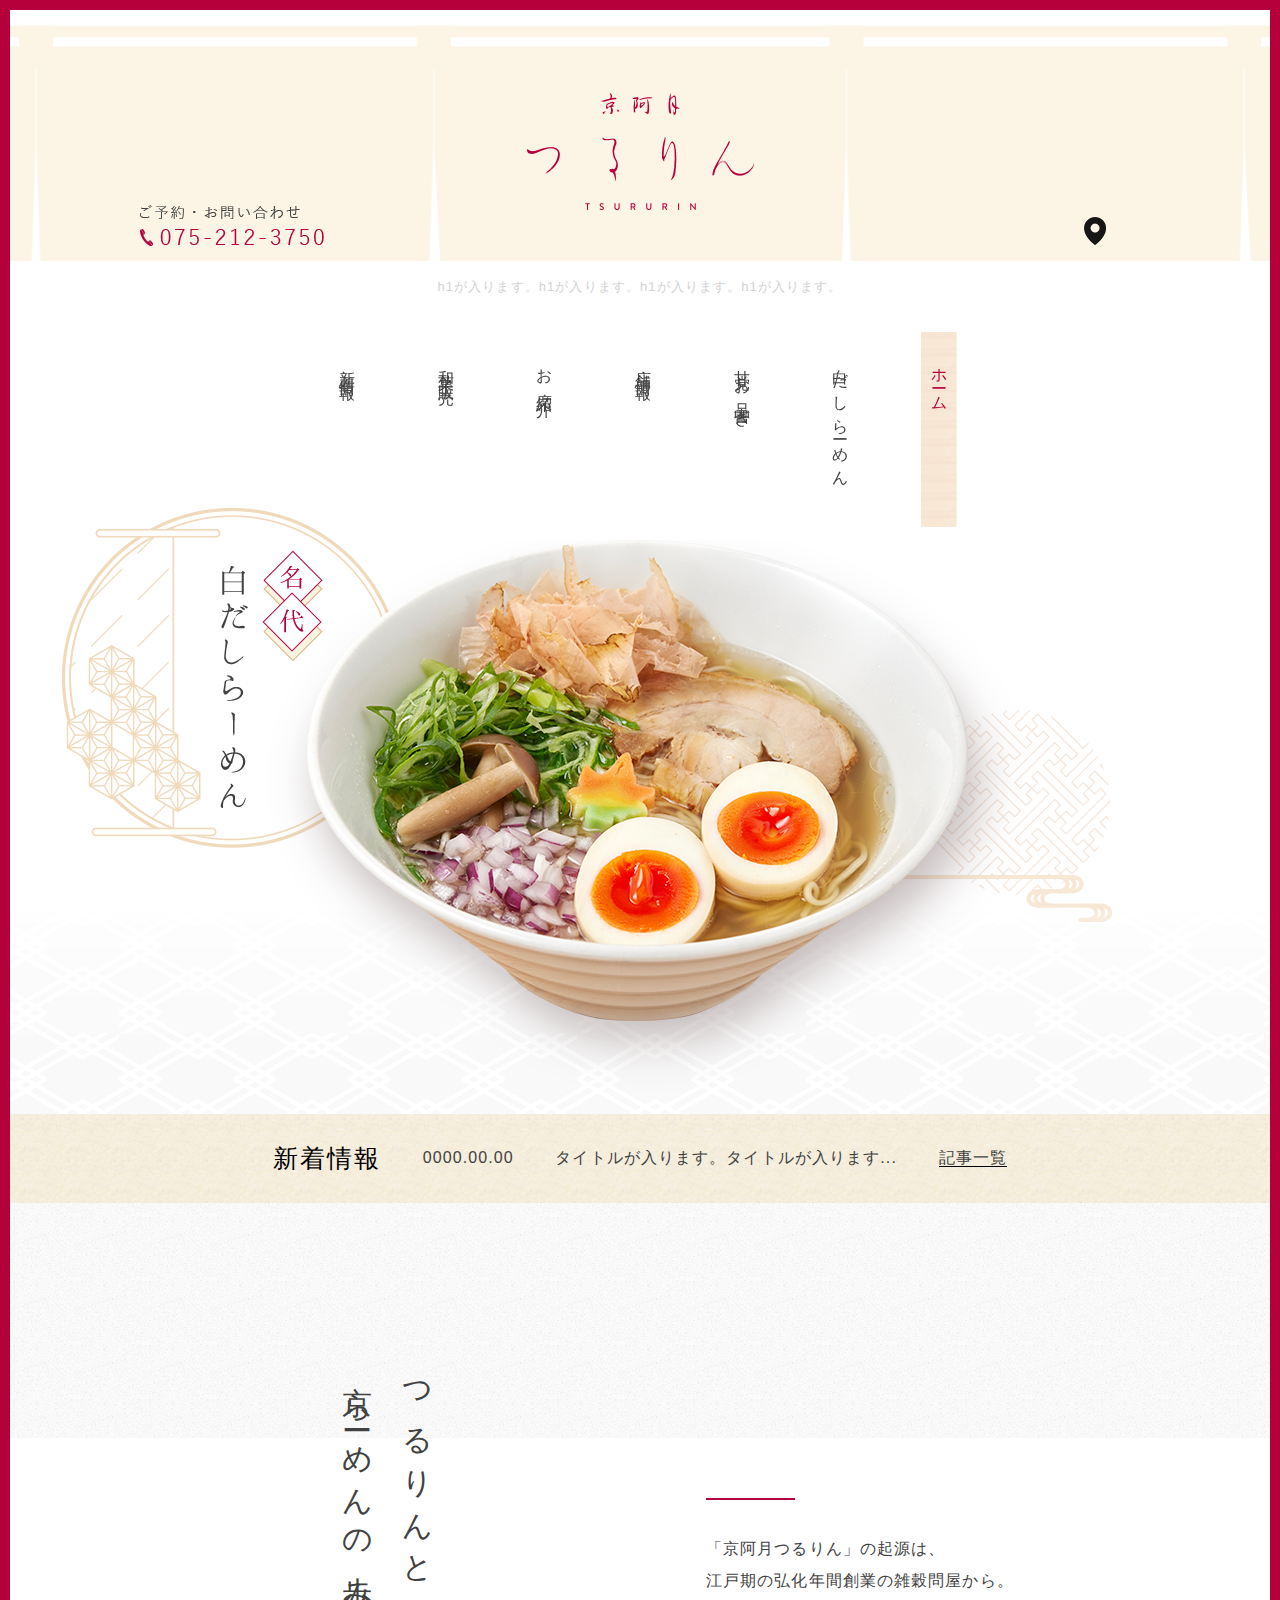
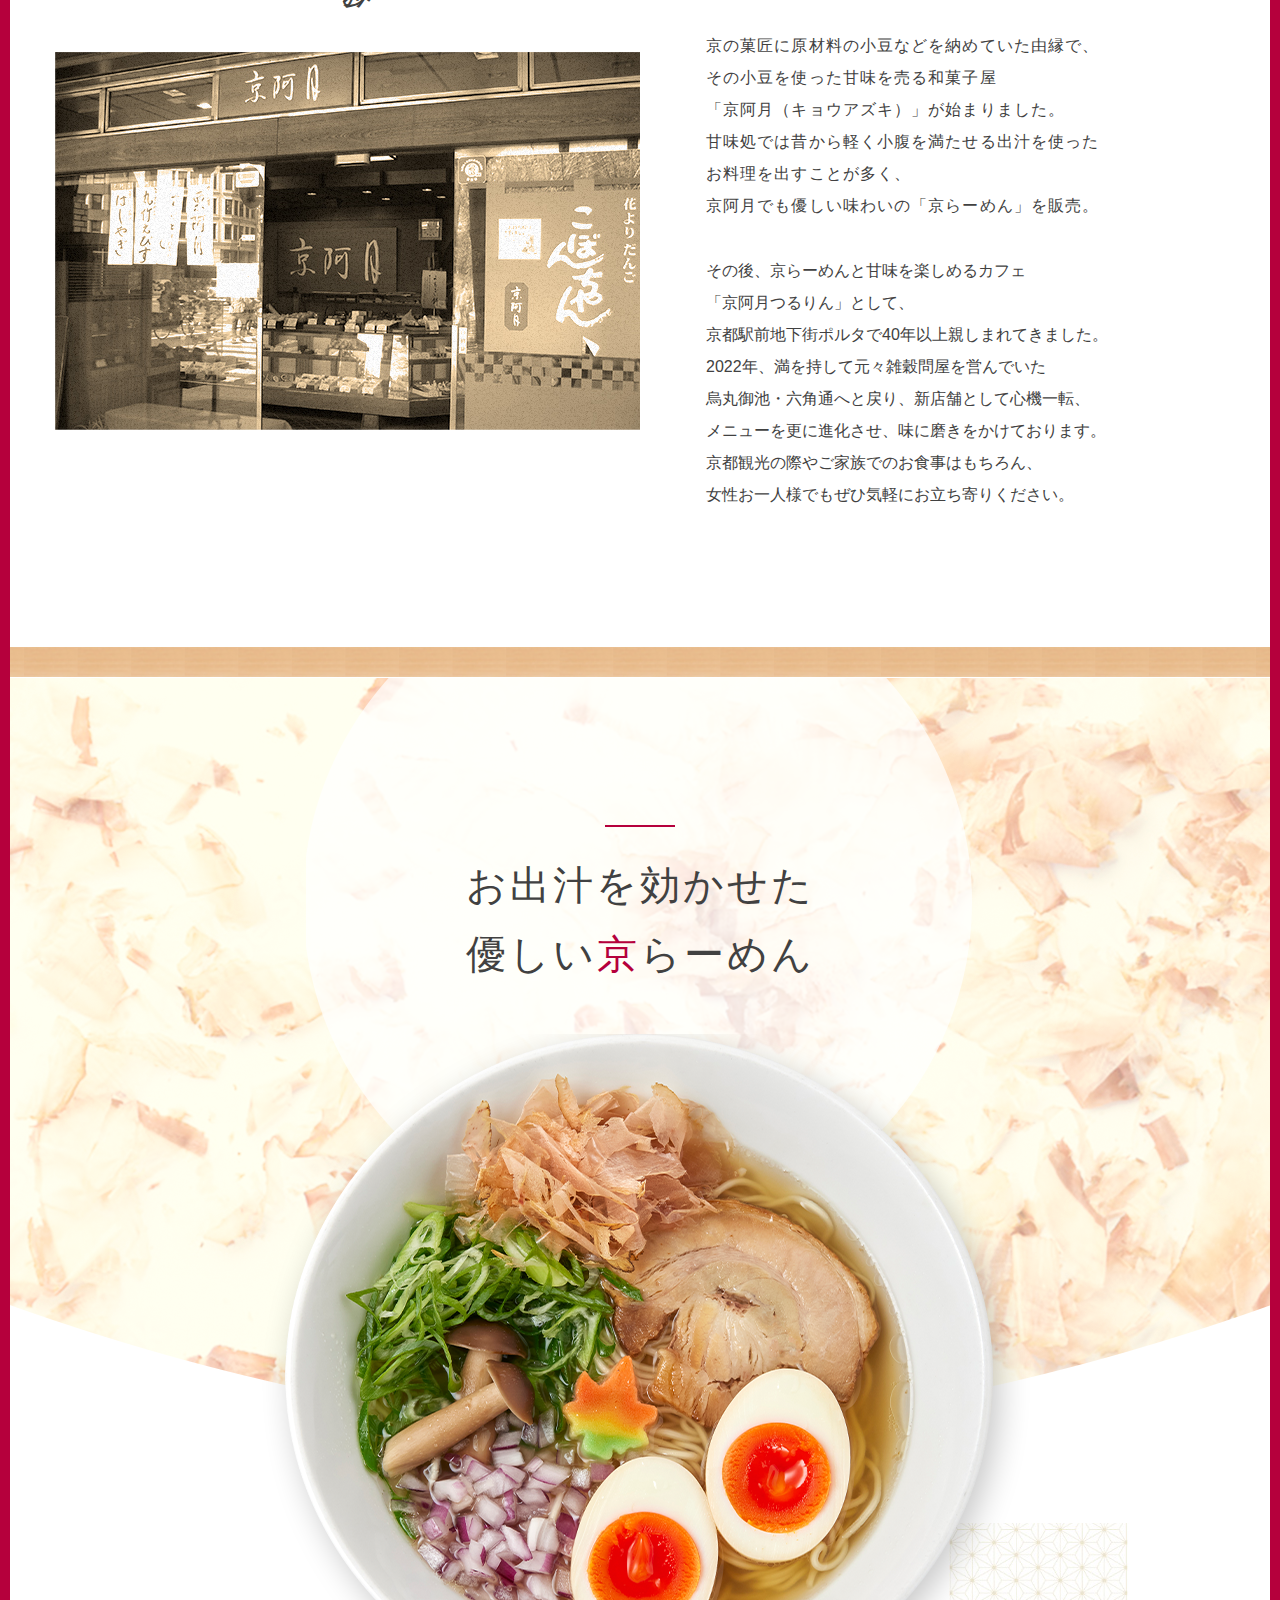
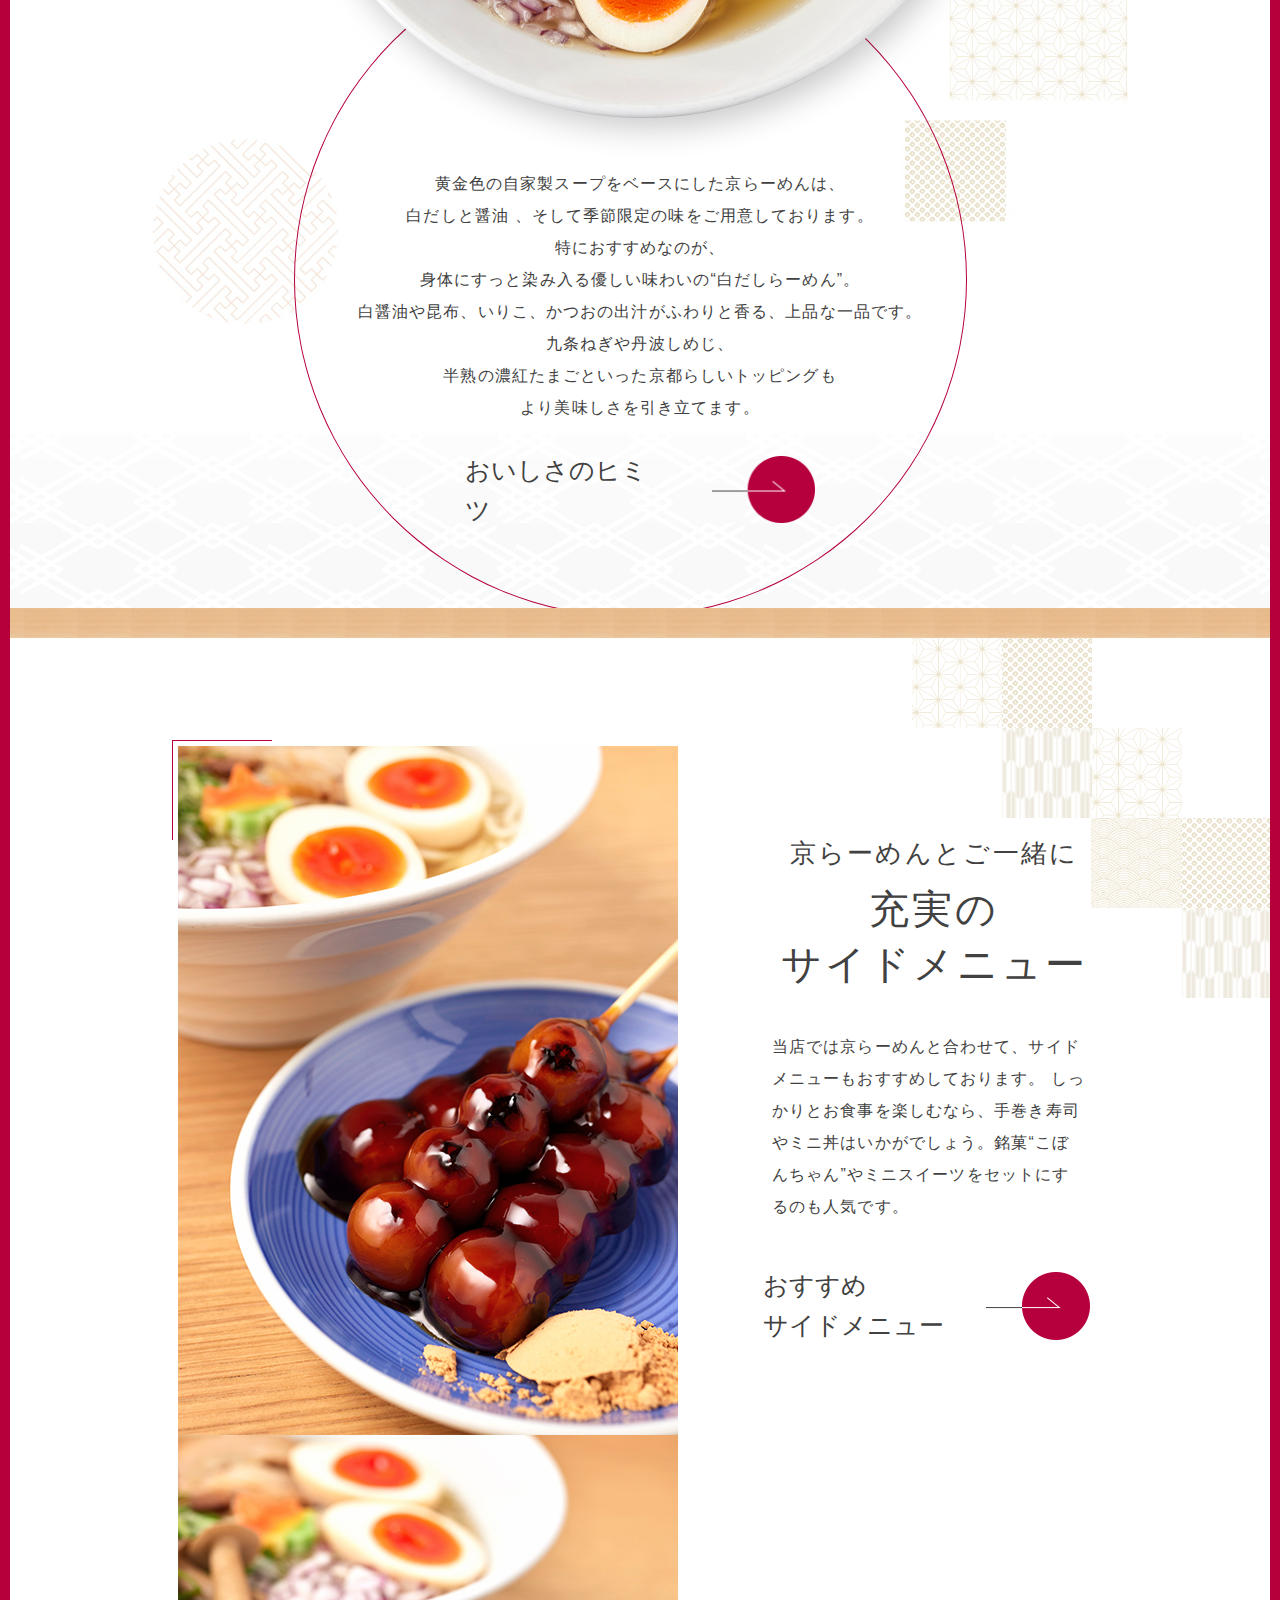
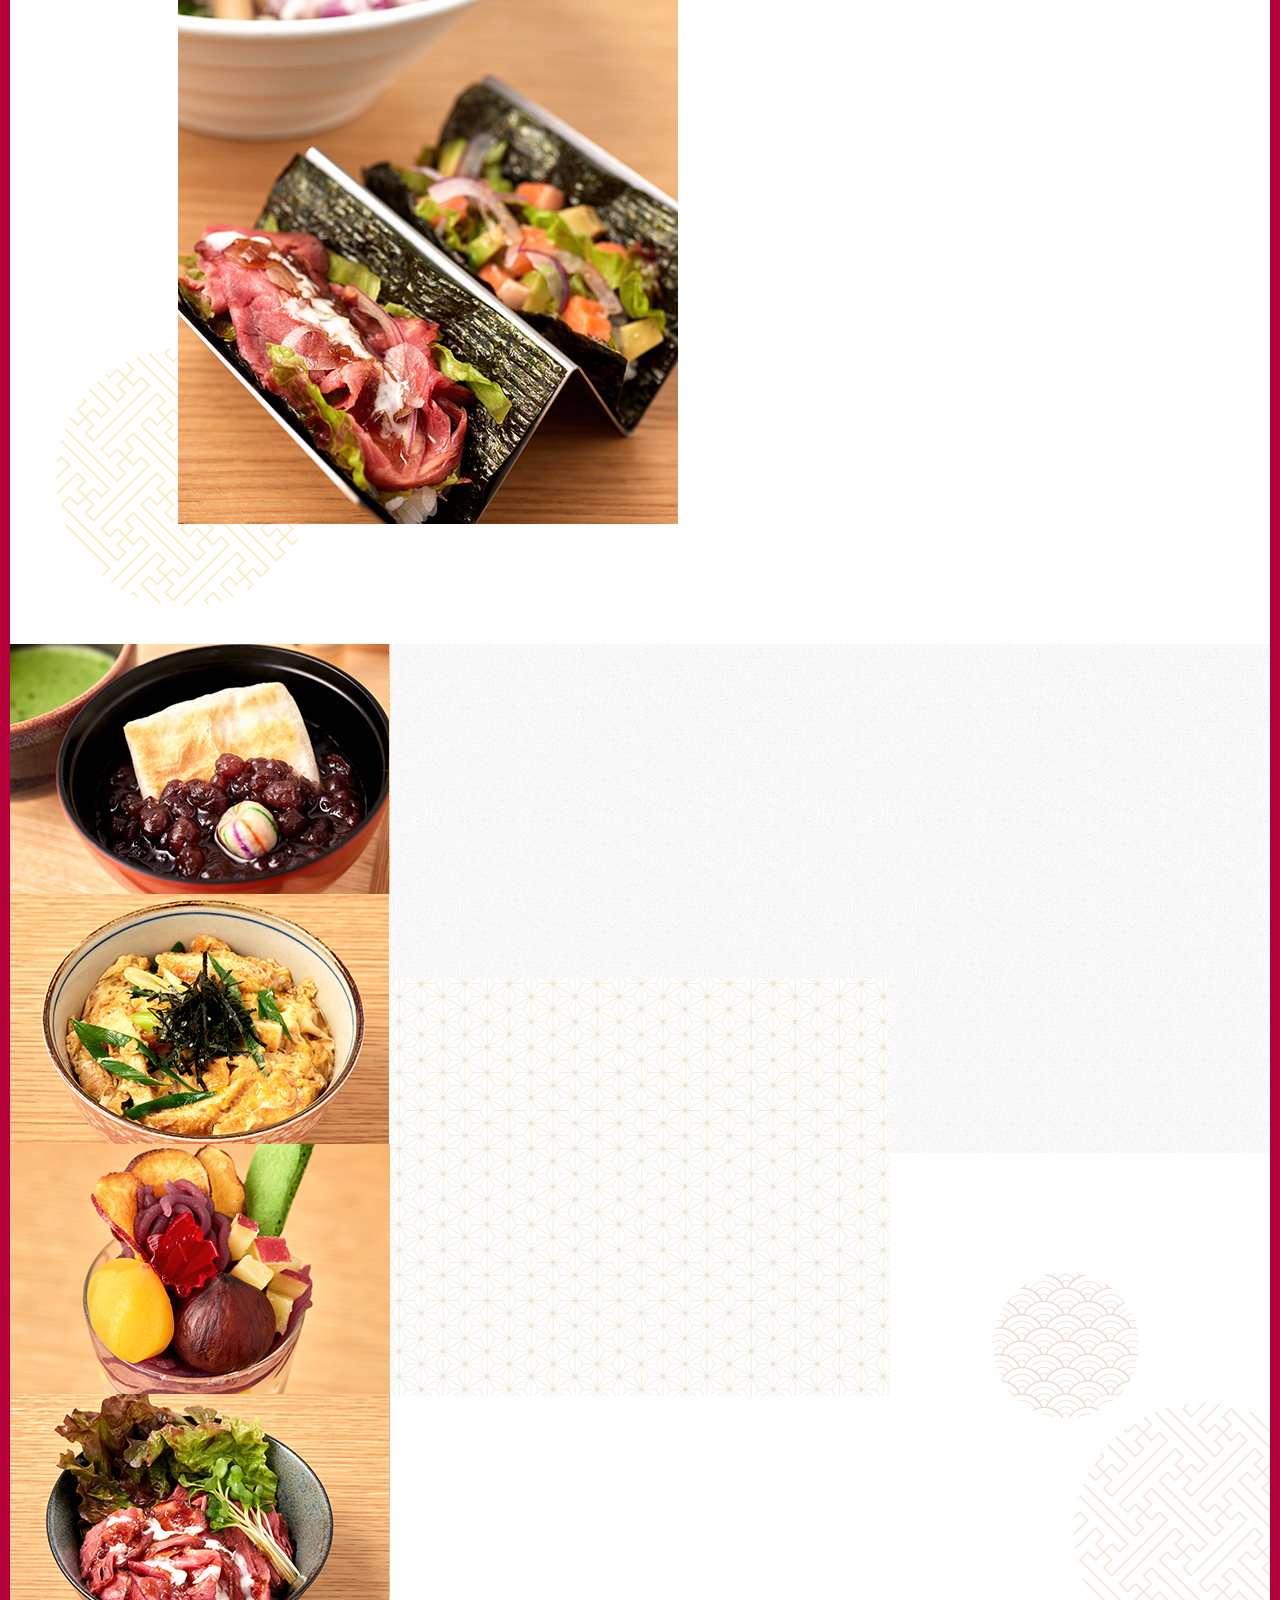
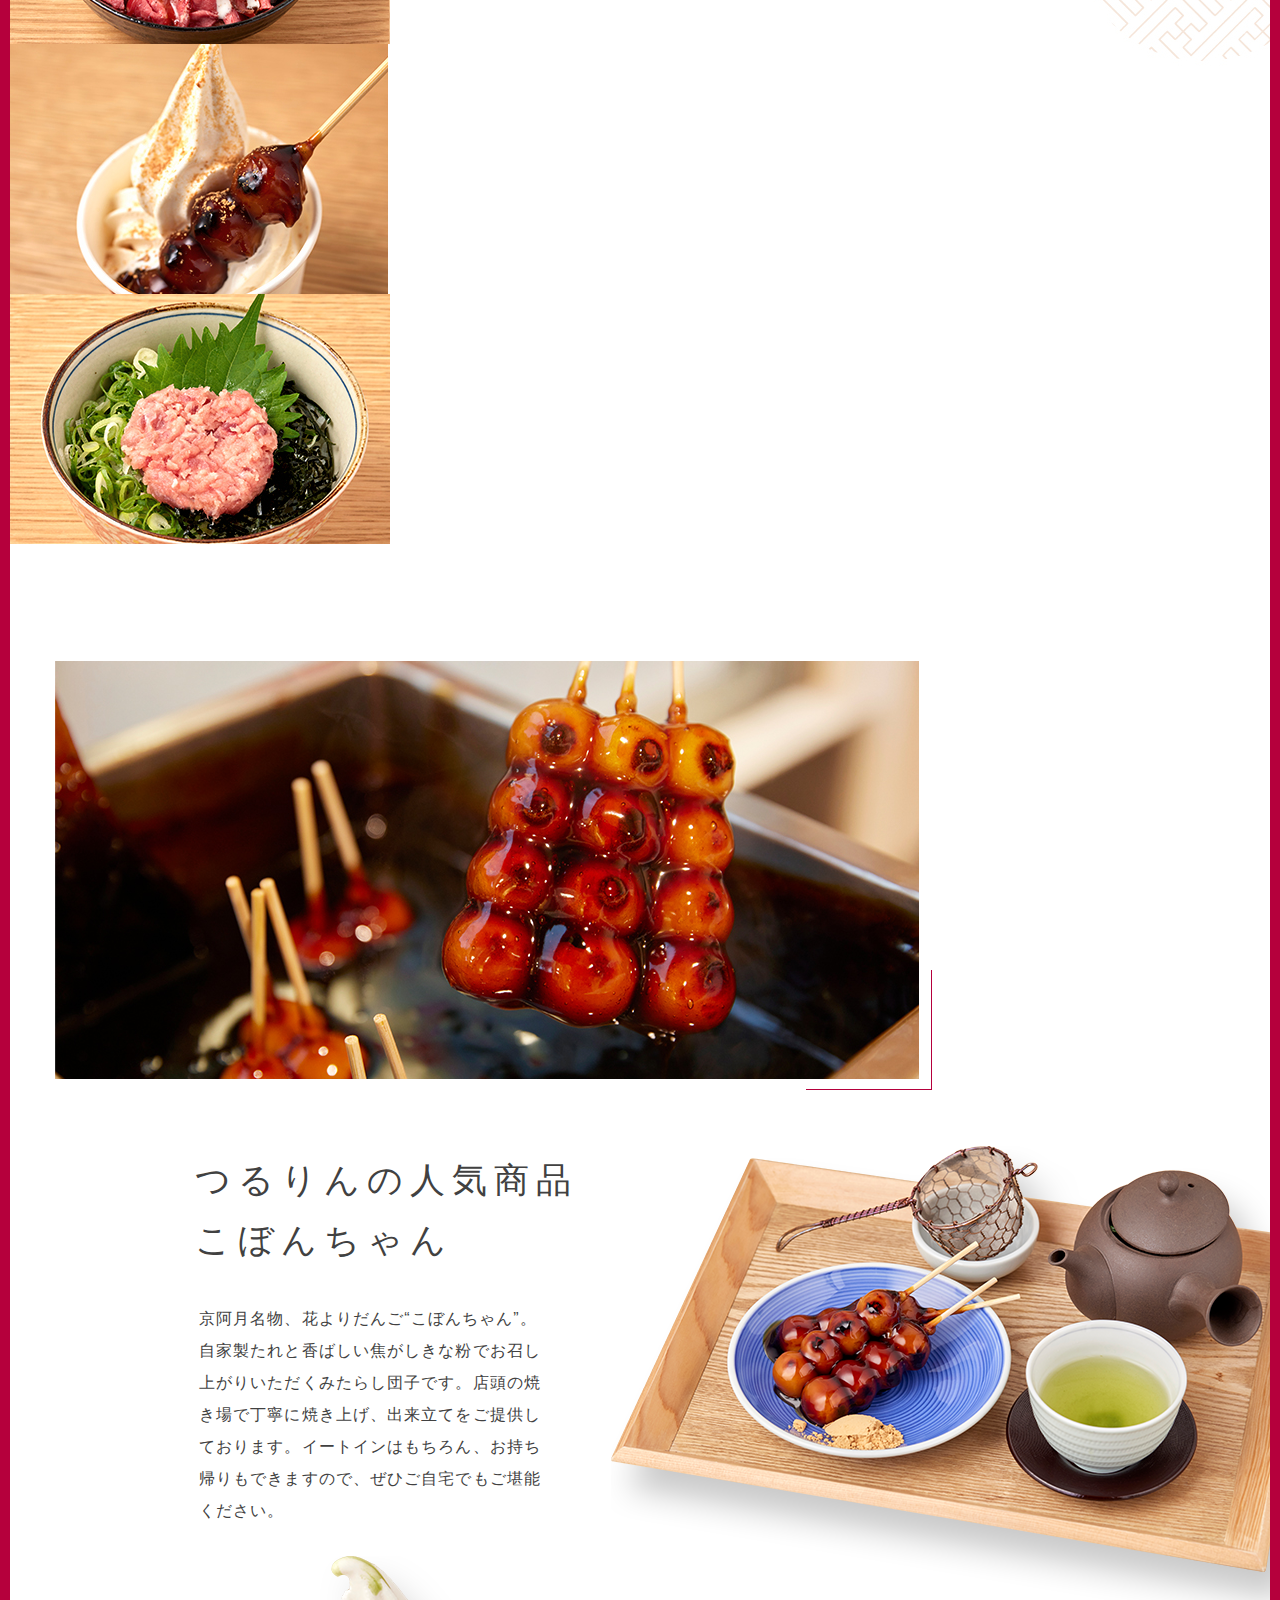
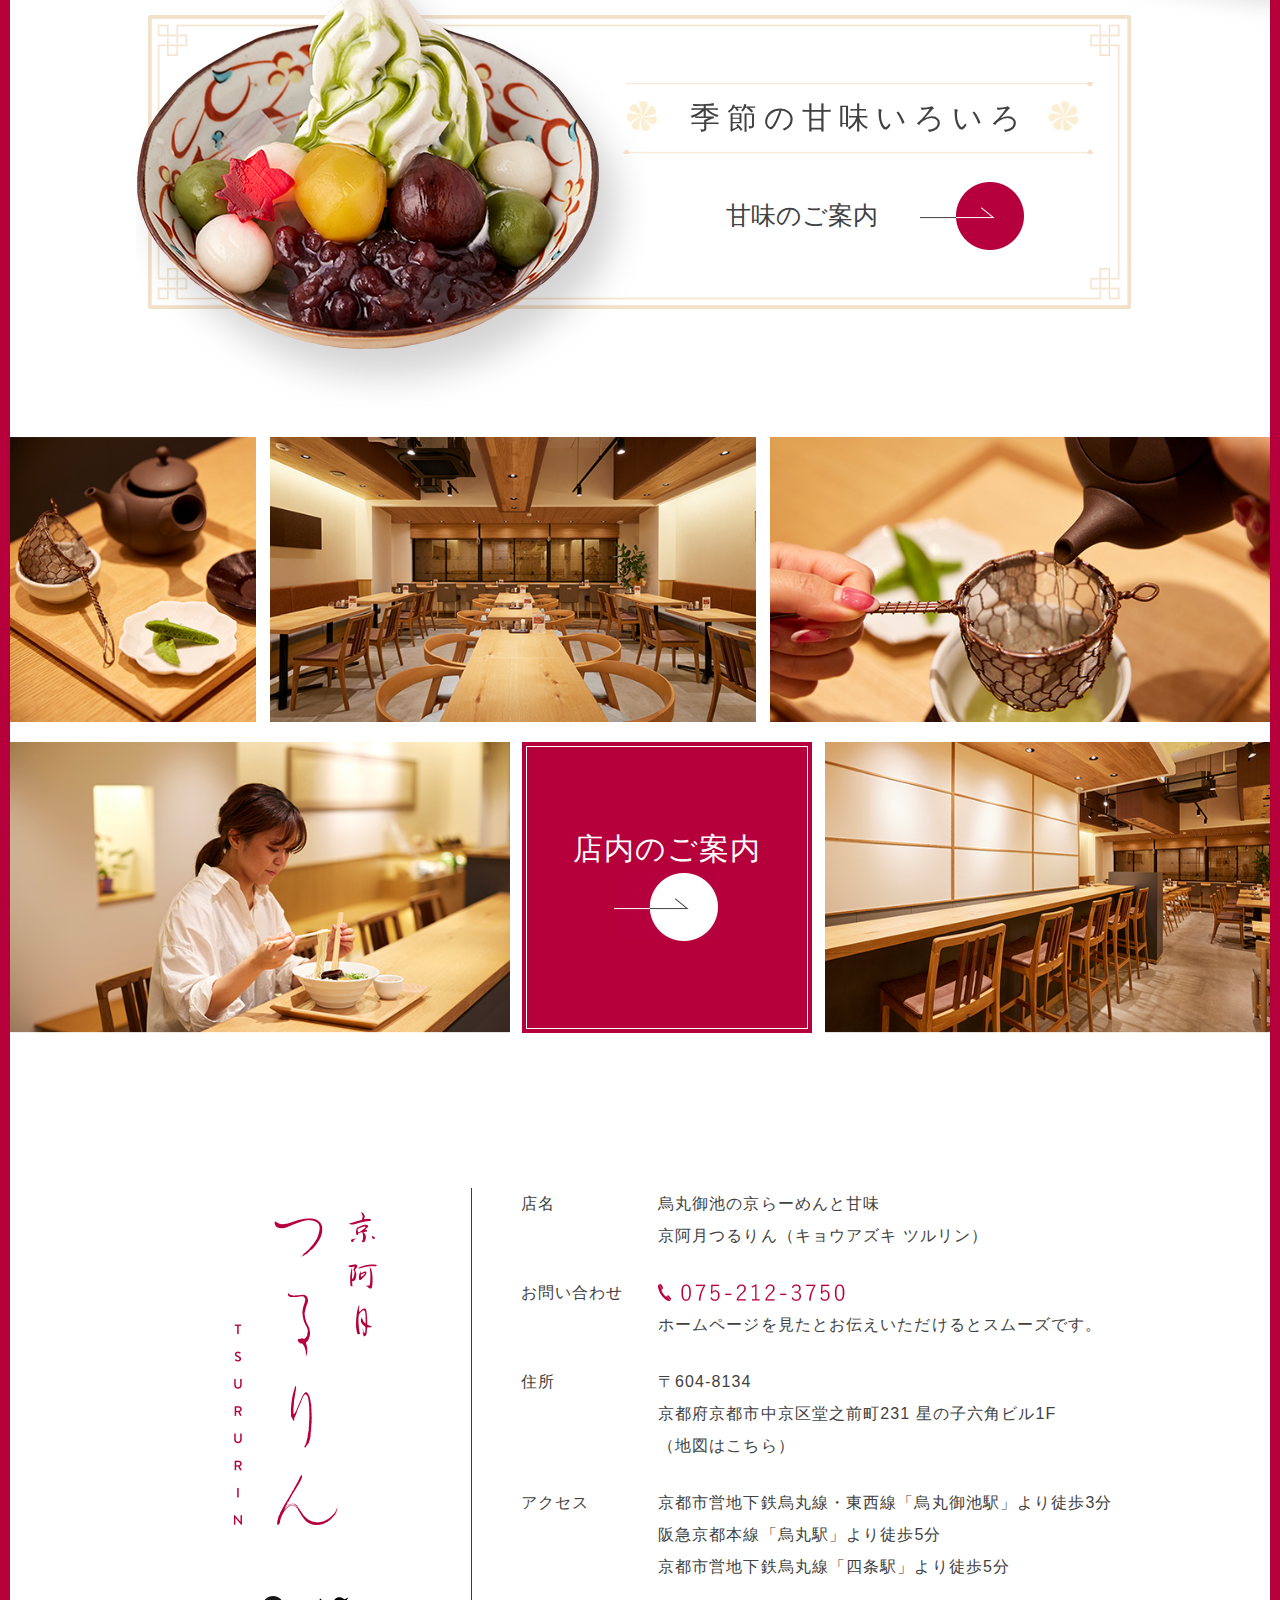
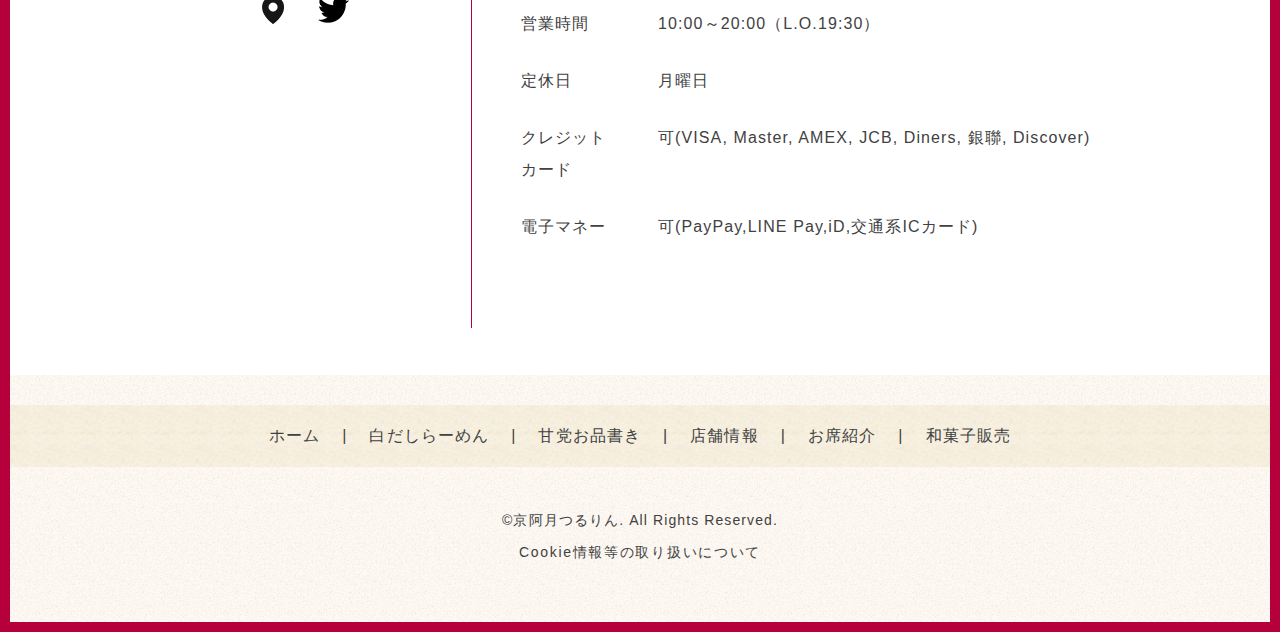
==== www/index.html @ f1d25ca8 "save" ====
<!DOCTYPE html>
<!--[if lt IE 7]><html class="ie ie6 ie-lt10 ie-lt9 ie-lt8 ie-lt7 no-js" lang="ja"><![endif]-->
<!--[if IE 7]><html class="ie ie7 ie-lt10 ie-lt9 ie-lt8 no-js" lang="ja"><![endif]-->
<!--[if IE 8]><html class="ie ie8 ie-lt10 ie-lt9 no-js" lang="ja"><![endif]-->
<!--[if IE 9]><html class="ie ie9 ie-lt10 no-js" lang="ja"><![endif]-->
<!--[if gt IE 9]><!-->
<html class="no-js responsive" lang="ja">
<!--<![endif]-->

<head>
	<meta charset="UTF-8" />
	<meta http-equiv="X-UA-Compatible" content="IE=Edge" />
	<meta name="author" content="FOODCONNECTION" />
	<title>__TITLE__</title>

	<!-- Social Share - Facebook -->
	<meta property="og:type" content="website" />
	<meta property="og:locale" content="ja_JP" />
	<meta property="og:url" content="http://www.*****.com/" />
	<meta property="og:image" content="http://www.*****.com/shared/img/shared/ogp.png" />
	<meta property="og:title" content="__TITLE__" />
	<meta property="og:site_name" content="__TITLE__" />
	<meta property="og:description" content="__DESCRIPTION__" />
	<meta property="fb:app_id" content="__FB_APP_ID__" />

	<!-- META -->
	<meta name="description" content="__DESCRIPTION__" />

	<!-- Mobile -->
	<meta name="apple-mobile-web-app-status-bar-style" content="black-translucent" />
	<meta name="apple-mobile-web-app-capable" content="yes" />
	<meta name="format-detection" content="telephone=no, date=no, address=no, email=no" />

	<!-- Viewport -->
	<meta name="viewport" content="width=device-width, initial-scale=1, shrink-to-fit=no, user-scalable=0" />
	<script src="shared/js/viewport.js"></script>

	<!-- Profiles -->
	<link rel="canonical" href="http://www.*****.com/" />
	<link rel="profile" href="http://microformats.org/profile/hcard" />
	<link rel="apple-touch-icon" href="shared/img/shared/apple-touch-icon.png" />
	<link rel="shortcut icon" href="shared/img/shared/favicon.ico" />

	<!-- Styles -->
	<!--<link rel="stylesheet" href="shared/css/animate.min.css">-->
	<link rel="stylesheet" href="shared/css/common.css" />
	<link rel="stylesheet" href="shared/css/slick.min.css" />
	<link rel="stylesheet" href="shared/css/remodal.css" />
	<link rel="stylesheet" href="./shared/css/animate.min.css">
	<link rel="stylesheet" href="shared/css/shared.css" />
	<link rel="stylesheet" href="shared/css/index.css" />
	<!-- <link rel="stylesheet" href="./shared/css/index.scss" /> -->

	<!-- font -->
	<link rel="preconnect" href="https://fonts.googleapis.com" />
	<link rel="preconnect" href="https://fonts.gstatic.com" crossorigin />
	<link href="https://fonts.googleapis.com/css2?family=Noto+Serif+JP:wght@300;400;500;600;700&display=swap"
		rel="stylesheet" />
</head>

<body>
	<main id="index">
		<div class="hamburger"><span></span></div>
		<nav id="menu_toggle" class="menu_toggle">
			<div class="inner">
				<p class="logo txt-center"><a href="index.html"><img src="shared/img/index/logo_pc.png" width="227" height="118" alt="logo"class="non-over" /></a></p>
				<ul class="gnav flex">
					<li class="txt-vertical"><a href="#">新着情報</a></li>
					<li class="txt-vertical"><a href="#">和菓子販売</a></li>
					<li class="txt-vertical"><a href="access.html">お席紹介</a></li>
					<li class="txt-vertical"><a href="sweets.html">店舗情報</a></li>
					<li class="txt-vertical"><a href="access.html">甘党お品書き</a></li>
					<li class="txt-vertical"><a href="ramen.html">白だしらーめん</a></li>
					<li class="txt-vertical"><a class="active" href="index.html">ホーム</a></li>
				</ul>
				<ul class="gnav2 flex txt-center">
					<li class="location"><a href="access.html#gmap"><img src="./shared/img/shared/location_icon.png" width="22"height="28" alt="icon-location" /></a></li>
					<li class="twitter"><a href="https://twitter.com/kyoazukiporta" target="_blank" rel="nofollow"onclick="gtag('event','click',{'event_category':'Links','event_label':'btn_twitter'});"><imgsrc="./shared/img/shared/twiter_icon.png" width="31" height="26"alt="icon-twiter" /></a></li>
					<li class="instagram"><a href="https://www.instagram.com/kyoazuki_tsururin/" target="_blank" rel="nofollow"onclick="gtag('event','click',{'event_category':'Links','event_label':'btn_insta'});"><imgsrc="./shared/img/shared/instagram_icon.png" width="27" height="27"alt="icon-instagram" /></a></li>
				</ul>
			</div>
		</nav>
		<header id="header">
			<div class="wrap">
				<p class="logo txt-center">
					<a href="index.html"><img src="shared/img/index/logo_pc.png" width="227" height="118" alt="logo"
							class="non-over" /></a>
				</p>
				<h1>h1が入ります。h1が入ります。h1が入ります。h1が入ります。</h1>
				<h2><img src="./shared/img/index/header_h2.png" width="368" height="341" alt="白だしらーめん" /></h2>
				<p class="header-img txt-center wow fadeInUp"><img src="./shared/img/index/header_img.png" width="866" height="671"alt="白だしらーめん" /></p>
				<div class="pc">
					<div class="flex header-info">
						<p class="tel"><a href="tel:0752123750" class="telhref"onclick="gtag('event','click',{'event_category':'tel','event_label':'header_phone'});"><img src="./shared/img/index/header_tel.png" width="184" height="41"alt="075-212-3750" /></a></p>
						<ul class="social flex">
							<li class="location"><a href="access.html#gmap"><img src="./shared/img/shared/location_icon.png" width="22"height="28" alt="icon-location" /></a></li>
							<li class="twitter"><a href="https://twitter.com/kyoazukiporta" target="_blank" rel="nofollow"onclick="gtag('event','click',{'event_category':'Links','event_label':'btn_twitter'});"><imgsrc="./shared/img/shared/twiter_icon.png" width="31" height="26"alt="icon-twiter" /></a></li>
							<li class="instagram"><a href="https://www.instagram.com/kyoazuki_tsururin/" target="_blank" rel="nofollow"onclick="gtag('event','click',{'event_category':'Links','event_label':'btn_insta'});"><imgsrc="./shared/img/shared/instagram_icon.png" width="27" height="27"alt="icon-instagram" /></a></li>
						</ul>
					</div>
				</div>
				<div class="header-menu pc">
					<ul class="flex-pc">
						<li class="txt-vertical-pc"><a href="#">新着情報</a></li>
						<li class="txt-vertical-pc"><a href="#">和菓子販売</a></li>
						<li class="txt-vertical-pc"><a href="access.html">お席紹介</a></li>
						<li class="txt-vertical-pc"><a href="access.html">店舗情報</a></li>
						<li class="txt-vertical-pc"><a href="sweets.html">甘党お品書き</a></li>
						<li class="txt-vertical-pc"><a href="ramen.html">白だしらーめん</a></li>
						<li class="txt-vertical-pc active"><a href="index.html">ホーム</a></li>
					</ul>
				</div>
			</div>
			<!-- <div id="key">
					<ul class="key-slide">
						<li class="slide-img1"><img src="shared/img/index/kv_img1_sp.jpg" width="750" height="860" class="sp" alt="オーナー" /></li>
						<li class="slide-img2"><img src="shared/img/index/kv_img2_sp.jpg" width="750" height="860" class="sp" alt="カウンター手元" /></li>
						<li class="slide-img3"><img src="shared/img/index/kv_img3_sp.jpg" width="750" height="860" class="sp" alt="茶わん蒸し" /></li>
						<li class="slide-img4"><img src="shared/img/index/kv_img4_sp.jpg" width="750" height="860" class="sp" alt="内観" /></li>
					</ul>
				</div> -->
		</header>
		<div class="pc">
			<div class="nav-fixed">
				<div class="wrap">
					<p class="tel">
						<a href="tel:0752123750" class="telhref"
							onclick="gtag('event','click',{'event_category':'tel','event_label':'fix_phone'});">
							<img src="./shared/img/index/header_fix_tel.png" width="354" height="17"
								alt="075-212-3750" />
						</a>
					</p>
					<div class="header-fix-top flex-pc">
						<ul class="gnav">
							<li><a href="">新着情報</a></li>
							<li><a href="">和菓子販売</a></li>
							<li><a href="access.html">お席紹介</a></li>
							<li><a href="sweets.html">店舗情報</a></li>
							<li><a href="ramen.html">甘党お品書き</a></li>
							<li><a href="ramen.html">白だしらーめん</a></li>
							<li class="active"><a href="index.html">ホーム</a></li>
						</ul>
						<ul class="gnav2">
							<li class="location"><a href="access.html#gmap"><img src="./shared/img/shared/location_icon.png" width="22"height="28" alt="icon-location" /></a></li>
							<li class="twitter"><a href="https://twitter.com/kyoazukiporta" target="_blank" rel="nofollow"onclick="gtag('event','click',{'event_category':'Links','event_label':'btn_twitter'});"><imgsrc="./shared/img/shared/twiter_icon.png" width="31" height="26"alt="icon-twiter" /></a></li>
							<li class="instagram"><a href="https://www.instagram.com/kyoazuki_tsururin/" target="_blank" rel="nofollow"onclick="gtag('event','click',{'event_category':'Links','event_label':'btn_insta'});"><imgsrc="./shared/img/shared/instagram_icon.png" width="27" height="27"alt="icon-instagram" /></a></li>
						</ul>
					</div>
				</div>
			</div>
		</div>
		<p class="fixed_reserve pc"><a href="★★★" target="_blank" rel="nofollow"onclick="gtag('event','click',{'event_category':'Links','event_label':'btn_reserve'});"><imgsrc="./shared/img/index/header_btn_fix_right.jpg" width="61" height="176" alt="web予約" /></a></p>

		<section class="nav-target block">
			<!-- <p class="popup-link fnt-mincho bg2"><a href="#popup1" class="unsmooth">新型コロナウイルス感染予防対策　&gt;</a></p> -->
			<div id="rss" class="txt-center">
				<div class="wrap">
					<h2 class="wow fadeIn">新着情報</h2>
					<p class="p1 wow fadeIn">0000.00.00</p>
					<p class="p2 wow fadeIn">タイトルが入ります。タイトルが入ります...</p>
					<p class="p3 wow fadeIn"><a href="#">記事一覧</a></p>
				</div>
			</div>
			<div id="sec1">
				<div class="wrap flex-pc">
					<div class="left flex">
						<h2 class="txt-vertical fnt-hannari  wow fadeIn">つるりんと<br>京らーめんの歩み</h2>
						<p class="sec1-img  wow fadeInUp"><img src="./shared/img/index/set1_img.jpg" width="585" height="378"alt="" /></p>
					</div>
					<div class="right txt-center">
						<p class="sec1-txt wow fadeIn ">「京阿月つるりん」の起源は、<br />江戸期の弘化年間創業の雑穀問屋から。</p>
						<p class="sec1-txt wow fadeIn ">京の菓匠に原材料の小豆などを納めていた由縁で、<br />その小豆を使った甘味を売る和菓子屋<br />「京阿月（キョウアズキ）」が始まりました。<br />甘味処では昔から軽く小腹を満たせる出汁を使った<br />お料理を出すことが多く、<br />京阿月でも優しい味わいの「京らーめん」を販売。</p>
						<p class="sec1-txt wow fadeIn ">その後、京らーめんと甘味を楽しめるカフェ<br />「京阿月つるりん」として、<br />京都駅前地下街ポルタで40年以上親しまれてきました。<br />2022年、満を持して元々雑穀問屋を営んでいた<br />烏丸御池・六角通へと戻り、新店舗として心機一転、<br />メニューを更に進化させ、味に磨きをかけております。<br />京都観光の際やご家族でのお食事はもちろん、<br />女性お一人様でもぜひ気軽にお立ち寄りください。</p>
					</div>
				</div>
			</div>
			<hr />
			<div id="sec2">
				<div class="wrap">
					<h2 class="txt-center fnt-hannari">お出汁を効かせた <br />優しい<span>京</span>らーめん</h2>
					<p class="sec2-img wow fadeInUp"><img src="./shared/img/index/set2_img.png" width="792" height="734" alt="かつお節" /></p>
					<p class="sec2-txt wow fadeIn">黄金色の自家製スープをベースにした京らーめんは、<br class="pc" />白だしと醤油 、そして季節限定の味をご用意しております。<br class="pc" />特におすすめなのが、<br class="pc" />身体にすっと染み入る優しい味わいの“白だしらーめん”。<br class="pc" />白醤油や昆布、いりこ、かつおの出汁がふわりと香る、上品な一品です。<br class="pc" />九条ねぎや丹波しめじ、<br class="pc" />半熟の濃紅たまごといった京都らしいトッピングも<br class="pc" />より美味しさを引き立てます。</p>
					<a href="ramen.html" class="btn-link fnt-gothic sec2-btn">おいしさのヒミツ<span><img src="./shared/img/shared/btn_arrow.png" width="104" height="68"alt="arrow" /></span></a>
				</div>
			</div>
			<hr />
			<div id="sec3">
				<div class="wrap flex-pc">
					<div class="sec3-slide">
						<div class="sec3-slide-item">
							<p class="wow fadeInUp"><img src="./shared/img/index/sec3_img1.jpg" width="500" height="689" alt="こぼんちゃんセット" />
							</p>
						</div>
						<div class="sec3-slide-item">
							<p class="wow fadeInUp"><img src="./shared/img/index/sec3_img2.jpg" width="500" height="689" alt="手巻き寿司セット" />
							</p>
						</div>
					</div>
					<div class="sec3-content">
						<h2 class="txt-center fnt-hannari wow fadeIn">
							<p class="p1">京らーめんとご一緒に</p>
							<p class="p2">充実の<br />サイドメニュー</p>
						</h2>
						<p class="sec3-txt wow fadeIn ">当店では京らーめんと合わせて、サイド<br class="pc" />メニューもおすすめしております。 しっ<br class="pc" />かりとお食事を楽しむなら、手巻き寿司<br class="pc" />やミニ丼はいかがでしょう。銘菓“こぼ<br class="pc" />んちゃん”やミニスイーツをセットにす<br class="pc" />るのも人気です。 </p>
						<div class="sec3-btn">
							<a href="#" class="btn-link fnt-hannari">おすすめ<br />サイドメニュー<span><img src="./shared/img/shared/btn_arrow.png" width="104" height="68" alt="arrow" /></span></a>
						</div>
					</div>
				</div>
			</div>

			<div id="sec4">
				<div class="sec4-slide">
					<div class="slider-item"><img src="./shared/img/index/slider_img1.jpg" width="380" height="250" alt="" /></div>
					<div class="slider-item"><img src="./shared/img/index/slide_img2.jpg" width="380" height="250" alt="" /></div>
					<div class="slider-item"><img src="./shared/img/index/slide_img3.jpg" width="380" height="250" alt="" /></div>
					<div class="slider-item"><img src="./shared/img/index/slide_img4.jpg" width="380" height="250" alt="" /></div>
					<div class="slider-item"><img src="./shared/img/index/slide_img5.jpg" width="380" height="250" alt="" /></div>
					<div class="slider-item"><img src="./shared/img/index/slide_img6.jpg" width="380" height="250" alt="" /></div>
				</div>
				<div class="wrap content">
					<p class="sec4-img1 group1 wow fadeInUp">
						<span><img src="./shared/img/index/sec4_img1.jpg" alt="タレづけ" width="864" height="418" /></span>
					</p>
					<div class="group2">
						<h2 class="fnt-hannari wow fadeIn ">つるりんの人気商品 <br />こぼんちゃん</h2>
						<p class="sec4-img2 wow fadeInUp "><img src="./shared/img/index/sec4_img2.png" alt="こぼんちゃん" width="769" height="498" /></p>
						<p class="sec4-txt wow fadeIn ">京阿月名物、花よりだんご“こぼんちゃん”。自家製たれと香ばしい焦がしきな粉でお召し上がりいただくみたらし団子です。店頭の焼き場で丁寧に焼き上げ、出来立てをご提供しております。イートインはもちろん、お持ち帰りもできますので、ぜひご自宅でもご堪能ください。</p>
					</div>
					<div class="group3">
						<p class="sec4-img3 wow fadeInUp "><img src="./shared/img/index/sec4_img3.png" alt="甘味" width="512" height="469" /></p>
						<h3 class="txt-center fnt-hannari wow fadeIn ">季節の甘味いろいろ</h3>
						<div class="sec4-btn"><a class="btn-link fnt-hannari" href="sweets.html">甘味のご案内 <span><img src="./shared/img/shared/btn_arrow.png" alt="arrow" width="104" height="68" /></span></a></div>
					</div>
				</div>
			</div>
			<div id="sec5" class="flex">
				<p class="sec5-img1 wow fadeInUp "><img src="./shared/img/index/sec5_img1.jpg" alt="" width="293" height="340" /></p>
				<p class="sec5-img2 wow fadeInUp "><img src="./shared/img/index/sec5_img2.jpg" alt="内観" width="579" height="340" /></p>
				<a href="access.html" class="sec5-btn wow fadeInUp ">
						<p class="fnt-hannari">店内のご案内</p>
						<span><img src="./shared/img/index/sec5_btn.jpg" alt="arrow" width="106" height="68" /></span>
				</a>
				
				<p class="sec5-img3  wow fadeInUp pc"><img src="./shared/img/index/sec5_img3.jpg" alt="お茶を入れる" width="596" height="340" /></p>
				<p class="sec5-img3  wow fadeInUp sp"><img src="./shared/img/index/sec5_img3_sp.jpg" alt="お茶を入れる" width="393" height="347" /></p>
				<p class="sec5-img4  wow fadeInUp pc"><img src="./shared/img/index/sec5_img4.jpg" alt="食事シーン" width="595" height="346" /></p>
				<p class="sec5-img5 wow fadeInUp "><img src="./shared/img/index/sec5_img5.jpg" alt="" width="579" height="346" /></p>
			</div>
		</section>
		<footer id="footer">
			<div id="info">
				<div class="wrap flex-pc">
					<div class="left txt-center">
						<p class="logo"><img src="./shared/img/index/info_logo.png" alt="logo" width="143" height="313" /></p>
						<ul class="social flex">
							<li class="location"><a href="access.html#gmap"><img src="./shared/img/shared/location_icon.png" width="22" height="28" alt="icon-location" /></a></li>
							<li class="twitter"><a href="https://twitter.com/kyoazukiporta" target="_blank" rel="nofollow" onclick="gtag('event','click',{'event_category':'Links','event_label':'btn_twitter'});"><img src="./shared/img/shared/twiter_icon.png" width="31" height="26" alt="icon-twiter" /></a></li>
							</li>
						</ul>
					</div>
					<div class="right">
						<dl><dt>店名</dt><dd>烏丸御池の京らーめんと甘味 <br class="pc" />京阿月つるりん（キョウアズキ ツルリン）</dd></dl>
						<dl><dt>お問い合わせ</dt><dd><p class="info-tel"><a href="tel:0752123750" class="telhref" onclick="gtag('event','click',{'event_category':'tel','event_label':'footer_phone'});"> <img src="./shared/img/index/info_tel.png" alt="075-212-3750" width="188" height="18" /></a></p><p>ホームページを見たとお伝えいただけるとスムーズです。</p></dd></dl>
						<dl><dt>住所</dt><dd>〒604-8134 <br />京都府京都市中京区堂之前町231 星の子六角ビル1F <br />（地図はこちら）</dd></dl>
						<dl> <dt>アクセス</dt> <dd> 京都市営地下鉄烏丸線・東西線「烏丸御池駅」より徒歩3分<br class="pc" />阪急京都本線「烏丸駅」より徒歩5分<br class="pc" />京都市営地下鉄烏丸線「四条駅」より徒歩5分</dd></dl>
						<dl><dt>営業時間</dt><dd>10:00～20:00（L.O.19:30）</dd></dl>
						<dl><dt>定休日</dt><dd>月曜日</dd></dl>
						<dl><dt>クレジット<br class="pc" />カード</dt><dd>可(VISA, Master, AMEX, JCB, Diners, 銀聯, Discover)</dd></dl>
						<dl><dt>電子マネー</dt><dd>可(PayPay,LINE Pay,iD,交通系ICカード)</dd></dl>
					</div>
				</div>
			</div>
			<div class="bg-footer-bottom">
				<ul class="footer-nav">
					<li><a href="">和菓子販売</a></li>
					<li><a href="access.html">お席紹介</a></li>
					<li><a href="sweets.html">店舗情報</a></li>
					<li><a href="ramen.html">甘党お品書き</a></li>
					<li><a href="ramen.html">白だしらーめん</a></li>
					<li class="active"><a href="index.html">ホーム</a></li>
				</ul>
				<div class="wrap">
					<div class="footer-bottom"><div id="socialbuttons"></div><address>©京阿月つるりん. All Rights Reserved.</address><p class="cookie-link"><a href="https://www.foodconnection.jp/cookie/cookie_share.html"target="_blank" rel="nofollow">Cookie情報等の取り扱いについて</a></p></div>
				</div>
			</div>
			<ul id="ft_fixed">
				<li><a href="tel:0752123750" class="telhref"onclick="gtag('event','click',{'event_category':'tel','event_label':'fixed_phone'});"><imgsrc="./shared/img/shared/footer_fix_tel_sp.png" width="267" height="25"alt="075-212-3750" /></a></li>
				<li><a href="#" target="_blank"onclick="gtag('event','click',{'event_category':'Links','event_label':'fixed_reserve'});"><imgsrc="./shared/img/shared/footer_btn_sp.png" width="299" height="24" alt="WEB予約はこちら" /></a></li>
			</ul>
		</footer>
	</main>
	<!-- Scroll to top -->
	<p id="pagetop"><img src="shared/img/shared/up.png" width="70" height="70" alt="最上部へ" /></p>
	<!-- Facebook - Social -->
	<div id="fb-root"></div>

	<!-- Libraries script -->
	<script src="shared/js/base.js"></script>
	<script src="shared/js/autoload.js"></script>
	<script src="shared/js/jquery.min.js"></script>
	<script src="shared/js/slick.js"></script>
	<!--<script src="shared/js/ScrollMagic.min.js"></script> -->
	<!-- <script type="text/javascript" src="shared/js/remodal.js"></script> -->
	<!-- <script type="text/javascript" src="shared/js/infiniteslidev2.js"></script> -->
	<script src="shared/js/common.js"></script>
	<script src="shared/js/shared.js"></script>
	<script src="shared/js/jquery.rss.js"></script>
	<script>
		$(".sec3-slide").slick({
			dots: true,
			infinite: true,
			speed: 500,
			fade: true,
			autoplay: true,
			autoplaySpeed: 3000,
			cssEase: "linear",
		});
		$(".sec4-slide").slick({
			dots: true,
			infinite: true,
			speed: 6000,
			autoplaySpeed: 0,
			autoplay: true,
			slidesToShow: 4,
			dots: false,
			slidesToScroll: 1,
			cssEase: "linear",
			arrow: false,
			centerMode: true,
			variableWidth: true,
			responsive: [
				{
					breakpoint: 767,
					settings: {
					slidesToShow: 3,
					slidesToScroll: 1,
					infinite: true,
					},
				},

				// You can unslick at a given breakpoint now by adding:
				// settings: "unslick"
				// instead of a settings object
			],
		});
			// var rssTpl = "";
			// rssTpl += '<p class="feed-img"><a href="{URL}" target="_blank">{IMAGE}</a></p>';
			// rssTpl += '<div class="feed-info"><h2 class="fnt-mincho">news</h2><div class="dis-flex-pc">';
			// rssTpl += '<p class="feed-date">{YEARS}.{MONTH}.{DAY}</p>';
			// rssTpl += '<p class="feed-txt"><a href="{URL}" target="_blank">{TITLE}<span class="feed-more">more &gt;&gt;</span></a></p>';
			// rssTpl += "</div></div>";

			// FCBase.rss.data = [
			// 	/* 複数設置の場合、ここからコピー */
			// 	{
			// 		selector: "#feed",
			// 		url: 1,
			// 		page: 1,
			// 		total: 1,
			// 		maxTitle: 20,
			// 		maxDesc: 27,
			// 		endText: "...",
			// 		noImage: "shared/img/shared/no-img.jpg",
			// 		template: rssTpl,
			// 		callback: function () {},
			// 	},
			// ];

		/*  const controller = new ScrollMagic.Controller()
new ScrollMagic.Scene({
triggerElement: ".slick-fade",
triggerHook: 0.5,
duration: $(".slick-fade").height(),
}).addTo(controller)
.on("enter", function (e) {
  $('.slick-fade').slick('slickPlay');
})
.on("leave", function (e) {
  $('.slick-fade').slick('slickPause');
});*/
	</script>
</body>

</html>
---- www/shared/css/common.css ----
/*
 * StyleName:common.css
 * Version:3.0.8
 */

/*!
 * normalize.css v8.0.0 | MIT License | github.com/necolas/normalize.css
 */
button,
hr,
input {
	overflow: visible
}

progress,
sub,
sup {
	vertical-align: baseline
}

[type=checkbox],
[type=radio],
legend {
	box-sizing: border-box;
	padding: 0
}

html {
	line-height: 1.15;
	-webkit-text-size-adjust: 100%
}

body {
	margin: 0
}

h1 {
	font-size: 2em;
	margin: .67em 0
}

hr {
	box-sizing: content-box;
	height: 0
}

code,
kbd,
pre,
samp {
	font-family: monospace, monospace;
	font-size: 1em
}

a {
	background-color: transparent
}

abbr[title] {
	border-bottom: none;
	text-decoration: underline;
	text-decoration: underline dotted
}

b,
strong {
	font-weight: bolder
}

small {
	font-size: 80%
}

sub,
sup {
	font-size: 75%;
	line-height: 0;
	position: relative
}

sub {
	bottom: -.25em
}

sup {
	top: -.5em
}

img {
	border-style: none
}

button,
input,
optgroup,
select,
textarea {
	font-family: inherit;
	font-size: 100%;
	line-height: 1.15;
	margin: 0
}

button,
select {
	text-transform: none
}

[type=button],
[type=reset],
[type=submit],
button {
	-webkit-appearance: button
}

[type=button]::-moz-focus-inner,
[type=reset]::-moz-focus-inner,
[type=submit]::-moz-focus-inner,
button::-moz-focus-inner {
	border-style: none;
	padding: 0
}

[type=button]:-moz-focusring,
[type=reset]:-moz-focusring,
[type=submit]:-moz-focusring,
button:-moz-focusring {
	outline: ButtonText dotted 1px
}

fieldset {
	padding: .35em .75em .625em
}

legend {
	color: inherit;
	display: table;
	max-width: 100%;
	white-space: normal
}

textarea {
	overflow: auto
}

[type=number]::-webkit-inner-spin-button,
[type=number]::-webkit-outer-spin-button {
	height: auto
}

[type=search] {
	-webkit-appearance: textfield;
	outline-offset: -2px
}

[type=search]::-webkit-search-decoration {
	-webkit-appearance: none
}

::-webkit-file-upload-button {
	-webkit-appearance: button;
	font: inherit
}

details {
	display: block
}

summary {
	display: list-item
}

[hidden],
template {
	display: none
}

/*=============================================
 * reset by FC Dev
 *=============================================*/
html,
body,
div,
span,
applet,
object,
iframe,
h1,
h2,
h3,
h4,
h5,
h6,
p,
blockquote,
pre,
a,
abbr,
acronym,
address,
big,
cite,
code,
del,
dfn,
em,
img,
ins,
kbd,
q,
s,
samp,
small,
strike,
strong,
sub,
sup,
tt,
var,
b,
u,
i,
center,
dl,
dt,
dd,
ol,
ul,
li,
fieldset,
form,
label,
legend,
table,
caption,
tbody,
tfoot,
thead,
tr,
th,
td,
article,
aside,
canvas,
details,
embed,
figure,
figcaption,
footer,
header,
hgroup,
main,
menu,
nav,
output,
ruby,
section,
summary,
time,
mark,
audio,
video {
	margin: 0;
	padding: 0;
	font-size: 100%;
	font: inherit;
	vertical-align: baseline;
	outline: none;
	border: 0
}

img {
	border: 0;
	transform: translateZ(0);
	-moz-transform: translateZ(0);
	-webkit-transform: translateZ(0)
}

img,
input {
	vertical-align: middle
}

/*
html:not(.wp) h1,html:not(.wp) h2,html:not(.wp) h3,html:not(.wp) h4,html:not(.wp) h5,html:not(.wp) h6,html:not(.wp) address{margin:0;padding:0;font-style:normal;font-weight:normal;border:0}
*/
article,
aside,
details,
figcaption,
figure,
footer,
header,
hgroup,
main,
menu,
nav,
section {
	display: block
}

ol,
ul {
	list-style: none
}

blockquote,
q {
	quotes: none
}

blockquote:before,
blockquote:after,
q:before,
q:after {
	content: "";
	content: none
}

table {
	border-spacing: 0;
	border-collapse: collapse
}

table,
caption,
th,
td {
	font-style: normal;
	font-weight: normal
}

hr {
	margin: 0;
	padding: 0
}

iframe {
	margin: 0;
	padding: 0;
	border: 0
}

form,
fieldset,
input,
button,
select,
optgroup,
option,
textarea,
label,
legend {
	margin: 0;
	padding: 0;
	outline: none
}

span,
em,
strong,
dfn,
code,
samp,
kbd,
var,
cite,
abbr,
acronym,
q,
br,
ins,
del,
a,
img,
object {
	margin: 0;
	padding: 0;
	font-style: normal;
	font-weight: inherit;
	border: 0
}

/*=============================================
 * reset - custom
 *=============================================*/
:before,
:after {
	pointer-events: none
}

* {
	/* fix font boosting on mobile Chrome */
	max-height: 1000000px
}

*:first-child+html img,
* html img {
	vertical-align: top
}

html,
body {
	line-height: 1;
	word-spacing: normal;
	min-height: 100%;
	text-size-adjust: 100%;
	-moz-text-size-adjust: 100%;
	-webkit-text-size-adjust: 100%;
	overflow-scrolling: touch;
	-moz-overflow-scrolling: touch;
	-webkit-overflow-scrolling: touch;
	/* -webkit-font-smoothing:antialiased;*/
}

html.break-jump,
.break-jump body {
	/* fixed for screen jumping bug on iOS */
	margin: auto;
	position: absolute;
	top: 0;
	left: 0;
	right: 0;
	bottom: 0;
	overflow: auto
}

input,
button,
select,
optgroup,
option,
textarea,
label {
	box-sizing: border-box;
	-moz-box-sizing: border-box;
	-webkit-box-sizing: border-box
}

select,
button,
input:button,
input:submit,
input:reset {
	cursor: pointer
}

/*
option:disabled{display:none}
*/
strong {
	font-weight: 600
}

em {
	font-style: italic
}

small {
	font-size: smaller
}

del {
	text-decoration: line-through
}

a {
	color: inherit;
	text-decoration: none
}

a:hover {
	text-decoration: underline
}

a:focus,
a:active {
	outline: none;
	-moz-outline-style: none;
	ie-dummy: expression(this.hideFocus=true)
}

/*
a[href=""],a[href=""] > *{cursor:not-allowed!important}
a[href=""]:focus,a[href=""]:active{pointer-events:none}
*/
a[x-apple-data-detectors] {
	color: inherit !important;
	text-decoration: none !important;
	font-size: inherit !important;
	font-family: inherit !important;
	font-weight: inherit !important;
	line-height: inherit !important
}

/*=============================================
 * lazyload
 *=============================================*/
img:not([src]) {
	visibility: hidden
}

img[data-src],
img[data-srcset] {
	/*display:block;min-height:1px;*/
}

.i-wrapper {
	width: 100%;
	height: 0;
	padding-bottom: 66.67%;
	/* You define this doing height / width * 100% */
	position: relative
}

.i-wrapper img {
	width: 100%;
	/*height:auto;*/
	position: absolute
}

/*=============================================
 * .clearfix
 *=============================================*/
.nav-fl,
.nav-fr,
.clearfix {
	zoom: 1 !important
}

.nav-fl:after,
.nav-fr:after,
.clearfix:after {
	content: "." !important;
	clear: both !important;
	display: block !important;
	height: 0 !important;
	visibility: hidden !important
}

/*=============================================
 * nav - float/inline
 *=============================================*/
.nav-fl>* {
	float: left
}

.nav-fr>* {
	float: right
}

.nav-inline>* {
	display: inline-block
}

/*=============================================
 * fonts
 *=============================================*/

/*
[class^=fnt-]{font-size:initial;font-weight:normal;font-style:normal;line-height:initial;letter-spacing:initial}
*/
.fnt-garamond {
	font-family: Garamond, "游明朝", YuMincho, "ＭＳ Ｐゴシック", "MS PGothic", sans-serif
}

/*=============================================
 * text vertical
 *=============================================*/
.txt-ext.txt-vertical {
	cursor: vertical-text;
	writing-mode: vertical-rl;
	-o-writing-mode: vertical-rl;
	-ms-writing-mode: vertical-rl;
	-ms-writing-mode: tb-rl;
	-moz-writing-mode: vertical-rl;
	-webkit-writing-mode: vertical-rl;
	text-orientation: upright;
	word-wrap: break-word
}

.txt-ext.txt-vertical .int {
	writing-mode: lr-tb;
	-o-writing-mode: horizontal-tb;
	-ms-writing-mode: horizontal-tb;
	-ms-writing-mode: lr-tb;
	-moz-writing-mode: horizontal-tb;
	-webkit-writing-mode: horizontal-tb;
	display: inline-block;
	text-align: center;
	line-height: 1.5em
}

.txt-ext .txt-normal .int {
	height: 1.1em
}

.txt-ext .txt-vertical-x>* {
	writing-mode: rl-tb;
	-o-writing-mode: vertical-tb;
	-ms-writing-mode: vertical-tb;
	-ms-writing-mode: rl-tb;
	-moz-writing-mode: vertical-tb;
	-webkit-writing-mode: vertical-tb;
	transform: rotate(90deg);
	-o-transform: rotate(90deg);
	-ms-transform: rotate(90deg);
	-moz-transform: rotate(90deg);
	-webkit-transform: rotate(90deg);
	display: inline-block;
	white-space: nowrap;
	word-wrap: break-word;
	width: 1px;
	line-height: 1
}

.txt-ext.txt-vertical .txt-latin {
	cursor: vertical-text;
	direction: rtl;
	writing-mode: vertical-rl;
	-o-writing-mode: vertical-rl;
	-ms-writing-mode: vertical-rl;
	-ms-writing-mode: tb-rl;
	-moz-writing-mode: vertical-rl;
	-webkit-writing-mode: vertical-rl;
	text-orientation: sideways-right;
	-o-text-orientation: sideways-right;
	-ms-text-orientation: upright;
	-ms-text-orientation: sideways-right;
	-moz-text-orientation: sideways-right;
	-webkit-text-orientation: sideways-right
}

.txt-ext.txt-vertical .txt-dot {
	cursor: vertical-text;
	direction: ltr;
	writing-mode: vertical-lr;
	-o-writing-mode: vertical-lr;
	-ms-writing-mode: vertical-lr;
	-ms-writing-mode: tb-lr;
	-moz-writing-mode: vertical-lr;
	-webkit-writing-mode: vertical-lr;
	text-orientation: sideways-right;
	-o-text-orientation: sideways-right;
	-ms-text-orientation: upright;
	-ms-text-orientation: sideways-right;
	-moz-text-orientation: sideways-right;
	-webkit-text-orientation: sideways-right;
	line-height: 1
}

.txt-vertical {
	cursor: vertical-text;
	writing-mode: vertical-rl;
	-o-writing-mode: vertical-rl;
	-ms-writing-mode: vertical-rl;
	-ms-writing-mode: tb-rl;
	-moz-writing-mode: vertical-rl;
	-webkit-writing-mode: vertical-rl;
	text-orientation: upright;
	word-wrap: break-word
}

.txt-vertical .int {
	writing-mode: lr-tb;
	-o-writing-mode: horizontal-tb;
	-ms-writing-mode: horizontal-tb;
	-ms-writing-mode: lr-tb;
	-moz-writing-mode: horizontal-tb;
	-webkit-writing-mode: horizontal-tb;
	display: inline-block;
	text-align: center;
	line-height: 1.5em
}

@media only screen and (min-width:768px) {
	.txt-vertical {
		cursor: vertical-text;
		writing-mode: vertical-rl;
		-o-writing-mode: vertical-rl;
		-ms-writing-mode: vertical-rl;
		-ms-writing-mode: tb-rl;
		-moz-writing-mode: vertical-rl;
		-webkit-writing-mode: vertical-rl;
		text-orientation: upright;
		word-wrap: break-word
	}

	.txt-vertical .int {
		writing-mode: lr-tb;
		-o-writing-mode: horizontal-tb;
		-ms-writing-mode: horizontal-tb;
		-ms-writing-mode: lr-tb;
		-moz-writing-mode: horizontal-tb;
		-webkit-writing-mode: horizontal-tb;
		display: inline-block;
		text-align: center;
		line-height: 1.5em
	}

	.txt-normal .int {
		height: 1.1em
	}

	.txt-vertical-x>* {
		writing-mode: rl-tb;
		-o-writing-mode: vertical-tb;
		-ms-writing-mode: vertical-tb;
		-ms-writing-mode: rl-tb;
		-moz-writing-mode: vertical-tb;
		-webkit-writing-mode: vertical-tb;
		transform: rotate(90deg);
		-o-transform: rotate(90deg);
		-ms-transform: rotate(90deg);
		-moz-transform: rotate(90deg);
		-webkit-transform: rotate(90deg);
		display: inline-block;
		white-space: nowrap;
		word-wrap: break-word;
		width: 1px;
		line-height: 1
	}

	.txt-vertical .txt-latin {
		cursor: vertical-text;
		direction: rtl;
		writing-mode: vertical-rl;
		-o-writing-mode: vertical-rl;
		-ms-writing-mode: vertical-rl;
		-ms-writing-mode: tb-rl;
		-moz-writing-mode: vertical-rl;
		-webkit-writing-mode: vertical-rl;
		text-orientation: sideways-right;
		-o-text-orientation: sideways-right;
		-ms-text-orientation: upright;
		-ms-text-orientation: sideways-right;
		-moz-text-orientation: sideways-right;
		-webkit-text-orientation: sideways-right
	}

	.txt-vertical .txt-dot {
		cursor: vertical-text;
		direction: ltr;
		writing-mode: vertical-lr;
		-o-writing-mode: vertical-lr;
		-ms-writing-mode: vertical-lr;
		-ms-writing-mode: tb-lr;
		-moz-writing-mode: vertical-lr;
		-webkit-writing-mode: vertical-lr;
		text-orientation: sideways-right;
		-o-text-orientation: sideways-right;
		-ms-text-orientation: upright;
		-ms-text-orientation: sideways-right;
		-moz-text-orientation: sideways-right;
		-webkit-text-orientation: sideways-right;
		line-height: 1
	}
}

/*=============================================
 * .bg-parallax
 *=============================================*/
.bg-parallax {
	background-size: cover;
	background-repeat: no-repeat;
	background-position: top center;
	background-attachment: fixed;
	width: 100%;
	min-height: 600px
}

/*=============================================
 * rollover button
 *=============================================*/
.btn-over img,
.over-img img,
img.over,
img:not(.btn):not(.non-over),
button img {
	opacity: 1;
	transform: translateX(0) translateZ(0);
	-moz-transform: translateX(0) translateZ(0);
	-webkit-transform: translateX(0) translateZ(0);
	transition: opacity .3s ease;
	-moz-transition: opacity .3s ease;
	-webkit-transition: opacity .3s ease
}

.over-img img:hover,
img.over:hover,
/* a:not([href=""]):hover img:not(.btn):not(.non-over),*/
a:hover img:not(.btn):not(.non-over),
button:hover img {
	cursor: pointer;
	opacity: .8;
	transform: translateX(0) translateZ(0);
	-moz-transform: translateX(0) translateZ(0);
	-webkit-transform: translateX(0) translateZ(0)
}

.non-over a:hover img:not(.over),
.non-over img:not(.over):not(.btn):hover {
	opacity: 1 !important
}

.btn-over {
	display: inline-block;
	position: relative
}

.btn-over img+img {
	pointer-events: none;
	opacity: 0 !important;
	position: absolute;
	top: 0;
	left: 0;
	right: 0;
	bottom: 0
}

.btn-over:hover img+img,
.btn-over.active img+img {
	opacity: 1 !important
}

.btn-over:hover img,
.btn-over.active img {
	opacity: 0 !important
}

/*=============================================
 * .slide-fade
 *=============================================*/
.slideParent {
	position: relative
}

.slide-fade {
	position: relative
}

.slide-fade>* {
	margin: auto;
	width: 100%;
	height: 100%;
	position: absolute;
	top: 0;
	left: 0;
	right: 0;
	bottom: 0
}

.slide-btn {
	pointer-events: none;
	margin: auto;
	width: 100%;
	position: relative;
	z-index: 1
}

.slide-btn .slide-next,
.slide-btn .slide-prev {
	pointer-events: visible;
	position: absolute;
	top: 50%;
	transform: translateY(-50%);
	-moz-transform: translateY(-50%);
	-webkit-transform: translateY(-50%)
}

.slide-btn .slide-next {
	right: 0
}

.slide-btn .slide-prev {
	left: 0
}

.slide-btn .slide-next img,
.slide-btn .slide-prev img {
	cursor: pointer;
	opacity: 1;
	transition: opacity .3s ease;
	-moz-transition: opacity .3s ease;
	-webkit-transition: opacity .3s ease
}

.slide-btn .slide-next img:hover,
.slide-btn .slide-prev img:hover {
	opacity: .8
}

.slide-page {
	margin: 0 auto;
	text-align: center
}

.slide-page>* {
	cursor: pointer;
	display: inline-block;
	margin: 0 5px;
	background: #C0C0C0;
	width: 15px;
	height: 15px;
	border-radius: 100%;
	-moz-border-radius: 100%;
	-webkit-border-radius: 100%;
	transition: all .3s ease;
	-moz-transition: all .3s ease;
	-webkit-transition: all .3s ease
}

.slide-page>*:hover,
.slide-page>*.active {
	background: #8D8D8D
}

/*=============================================
 * .nav-animate
 *=============================================*/
.nav-animate {}

/*=============================================
 * .nav-fixed
 *=============================================*/
.nav-fixed {}

.nav-fixed.fixed {}

.nav-target {}

.nav-pin {}

.nav-pin.fixed {}

/*=============================================
 * .gmap
 *=============================================*/
.gmap {
	background: url([data-uri]) no-repeat center center #EDEDED;
	width: 100%;
	min-height: 300px;
	position: relative
}

.gmap iframe {
	pointer-events: none !important;
	width: 100%
}

.gmap.scrollable iframe {
	pointer-events: visible !important
}

/*=============================================
 * .tabs-switch
 *=============================================*/
.tabs-switch {}

.tabs-switch .tab-link {}

.tabs-switch .tab-link>* {
	cursor: pointer;
	display: inline-block
}

.tabs-switch .tab-link>* a {
	pointer-events: none
}

.tabs-switch .tab-link.link-over>* {
	position: relative
}

.tabs-switch .tab-link.link-over>*>img {}

.tabs-switch .tab-link.link-over>*>img+img {
	margin: auto;
	position: absolute;
	top: 0;
	left: 0;
	right: 0;
	bottom: 0
}

.tabs-switch .tab-link.link-over>*>img+img,
.tabs-switch .tab-link.link-over>*:hover>img,
.tabs-switch .tab-link.link-over>*.active>img {
	opacity: 0
}

.tabs-switch .tab-link.link-over>*:hover>img+img,
.tabs-switch .tab-link.link-over>*.active>img+img {
	opacity: 1
}

.tabs-switch .tab-content {}

.tabs-switch[data=fade] .tab-content {
	min-height: 100px;
	position: relative
}

.tabs-switch .tab-content>* {
	display: none
}

.tabs-switch[data=fade] .tab-content>* {
	margin: auto;
	width: 100%;
	height: 100%;
	/*
	position:absolute;top:0;left:0;right:0;bottom:0;*/
}

/*=============================================
 * .toggle
 *=============================================*/
.toggle {}

.toggle .toggle-link {
	cursor: pointer;
	position: relative
}

.toggle .toggle-main {
	display: none
}

.toggle.active .toggle-main {
	display: block
}

/*=============================================
 * .pagination
 *=============================================*/
.pagination {}

.pagination>.page-content {}

.pagination>.page-content>* {
	display: none
}

.pagination>.page-content>*.active {
	display: block
}

.pagination>.page-link {
	text-align: center
}

.pagination>.page-link ul {}

.pagination>.page-link li {
	cursor: pointer;
	display: inline-block
}

.pagination>.page-link .page-item {}

.pagination>.page-link .page-item.active {
	font-weight: 600
}

.pagination>.page-link .page-ellipse {}

.pagination>.page-link .page-first {}

.pagination>.page-link .page-last {}

.pagination>.page-link .page-next {}

.pagination>.page-link .page-prev {}

.pagination>.page-link .page-ellipse,
.pagination>.page-link .page-first.disabled,
.pagination>.page-link .page-last.disabled,
.pagination>.page-link .page-next.disabled,
.pagination>.page-link .page-prev.disabled {
	cursor: not-allowed
}

/*=============================================
 * .noanimated
 *=============================================*/
.noanimated {}

.noanimated .wow {
	visibility: visible !important;
	animation-duration: none !important;
	-moz-animation-duration: none !important;
	-webkit-animation-duration: none !important;
	animation-fill-mode: none !important;
	-moz-animation-fill-mode: none !important;
	-webkit-animation-fill-mode: none !important
}

/*=============================================
 * .rss
 *=============================================*/
.rss {
	word-wrap: break-word;
	word-break: break-word
}

/*=============================================
 * #pagetop
 *=============================================*/
#pagetop {
	opacity: 0;
	background-repeat: no-repeat;
	background-position: center;
	position: fixed;
	right: 10px;
	bottom: 10px;
	visibility: hidden;
	z-index: 999;
	transition: opacity .3s ease, visibility .3s ease;
	-moz-transition: opacity .3s ease, visibility .3s ease;
	-webkit-transition: opacity .3s ease, visibility .3s ease
}

#pagetop.visible {
	opacity: 1;
	visibility: visible
}

#pagetop.in-scroll {
	cursor: not-allowed
}

#pagetop>* {
	opacity: 1;
	transition: opacity .3s ease;
	-moz-transition: opacity .3s ease;
	-webkit-transition: opacity .3s ease
}

#pagetop>*:hover {
	cursor: pointer;
	opacity: .8
}

/*=============================================
 * <header>
 *=============================================*/
header {
	width: 100%
}

/* header > .wrap{position:relative;z-index:2;width:1100px} */
/*=============================================
 * <section>
 *=============================================*/
section {
	clear: both;
	margin: auto;
	width: 100%;
	position: relative
}

main {
	clear: both;
	width: 100%;
	position: relative;
	overflow: hidden
}

/*=============================================
 * <footer>
 *=============================================*/
footer {}

footer a {
	color: inherit
}

address {
	text-align: center
}

/*=============================================
 * #socialbuttons
 *=============================================*/
#socialbuttons {
	margin: auto;
	font: unset;
	line-height: normal;
	text-align: center
}

#socialbuttons>* {
	display: inline-block;
	margin: 0 3px;
	vertical-align: middle;
	height: 20px
}

.social-google {
	display: none !important
}

/*=============================================
 * debugger
 *=============================================*/
html.fc-debugger {}

#fc-console {
	opacity: 0;
	margin: auto;
	color: #F0F0F0;
	font-size: 14px;
	font-family: Consolas, "Source Code Pro", "Lucida Grande", monospace, sans-serif;
	background: rgba(60, 60, 60, .9);
	width: 90%;
	max-width: 1200px;
	border: 1px solid rgba(255, 255, 255, .05);
	position: fixed;
	top: 100%;
	left: 0;
	right: 0;
	bottom: 0;
	box-shadow: 5px 10px 10px rgba(0, 0, 0, .5);
	-moz-box-shadow: 5px 10px 10px rgba(0, 0, 0, .5);
	-webkit-box-shadow: 5px 10px 10px rgba(0, 0, 0, .5);
	transition: all .3s ease;
	-moz-transition: all .3s ease;
	-webkit-transition: all .3s ease;
	visibility: hidden;
	z-index: 9999999999999999999999999999999
}

html.fc-debugger #fc-console {
	opacity: 1;
	visibility: visible
}

#fc-console.active {
	top: initial
}

#fc-console * {
	color: #EFEFEF;
	font-size: 14px;
	text-shadow: 1px 1px 1px rgba(0, 0, 0, .5);
	line-height: 20px
}

#fc-console .console-title {
	cursor: pointer;
	margin: auto;
	padding: 10px 20px;
	color: #202020;
	font-size: 20px;
	font-weight: 600;
	font-variant: small-caps;
	text-shadow: none;
	line-height: 22px;
	background: rgba(215, 215, 215, .8);
	border: 1px solid rgba(255, 255, 255, .05);
	position: absolute;
	top: -45px;
	left: -1px;
	right: -1px;
	transition: all .3s ease;
	-moz-transition: all .3s ease;
	-webkit-transition: all .3s ease
}

#fc-console .console-title[data-total]:before {
	content: attr(data-total);
	margin-left: -10px;
	margin-right: 10px;
	padding: 3px 10px;
	color: #FEFEFE;
	font-size: 12px;
	text-align: center;
	text-shadow: 1px 1px 1px rgba(0, 0, 0, .5);
	line-height: 15px;
	background: #D82323;
	height: 15px;
	border-radius: 10px;
	-moz-border-radius: 10px;
	-webkit-border-radius: 15px;
	position: relative;
	top: -3px
}

#fc-console .console-title:hover {
	color: #303030;
	background: rgba(215, 215, 215, .9)
}

#fc-console .console-clear {
	cursor: pointer;
	margin: auto;
	padding: 5px 10px;
	font-size: 12px;
	line-height: 15px;
	background: #607D8B;
	border-radius: 3px;
	-moz-border-radius: 3px;
	-webkit-border-radius: 3px;
	position: absolute;
	top: -35px;
	right: 7px;
	transition: all .3s ease;
	-moz-transition: all .3s ease;
	-webkit-transition: all .3s ease
}

#fc-console .console-clear:hover {
	background: #4C626D
}

#fc-console .console-main {
	padding: 10px;
	max-height: 350px;
	max-height: 35vh;
	overflow: hidden;
	overflow-y: auto
}

#fc-console .console-main a {
	color: #3A92C8;
	text-decoration: none
}

#fc-console .console-main a:hover {
	text-decoration: underline
}

#fc-console .console-block {
	padding: 10px;
	position: relative
}

#fc-console .console-block[data-count]:before {
	content: attr(data-count);
	margin: auto;
	padding: 3px 10px;
	color: #FEFEFE;
	font-size: 12px;
	text-align: center;
	line-height: 15px;
	background: #D82323;
	height: 15px;
	border-radius: 10px;
	-moz-border-radius: 10px;
	-webkit-border-radius: 15px;
	position: absolute;
	top: 0;
	left: 0;
	bottom: 0
}

#fc-console .console-block+.console-block {}

#fc-console .console-block+.console-block:after {
	content: "";
	margin: auto;
	background: rgba(0, 0, 0, .1);
	height: 1px;
	position: absolute;
	top: 0;
	left: 0;
	right: 0;
	box-shadow: 0 1px rgba(255, 255, 255, .05);
	-moz-box-shadow: 0 1px rgba(255, 255, 255, .05);
	-webkit-box-shadow: 0 1px rgba(255, 255, 255, .05)
}

#fc-console .console-block>* {
	margin: 5px 0
}

#fc-console .console-message {
	padding-left: 20px;
	color: #F44336;
	font-style: italic;
	position: relative
}

#fc-console .console-message:before {
	content: "#";
	color: #F44336;
	position: absolute;
	top: 0;
	left: 0;
	bottom: 0
}

#fc-console .console-stacktrace {
	margin-left: 20px;
	padding-left: 20px;
	box-shadow: inset 2px 0 rgba(255, 255, 255, .1);
	-moz-box-shadow: inset 2px 0 rgba(255, 255, 255, .1);
	-webkit-box-shadow: inset 2px 0 rgba(255, 255, 255, .1)
}

#fc-console .console-stacktrace>* {
	font-size: 13px
}

#fc-console .console-script {}

#fc-console .console-line {}

#fc-console .console-column {}

#fc-console .console-error {
	margin-left: 18px;
	padding-left: 22px;
	color: #CFCFCF;
	position: relative
}

#fc-console .console-error:before {
	content: "$";
	position: absolute;
	top: 0;
	left: 0;
	bottom: 0
}

/*=============================================
 * .copy - clipboard
 *=============================================*/
.copy {
	cursor: pointer;
	touch-action: manipulation;
	/* fixed for iOS */
	transition: all .3s ease;
	-moz-transition: all .3s ease;
	-webkit-transition: all .3s ease
}

.copy:hover {
	opacity: .8
}

.copy.copied:active,
.copy.copied:hover,
.copy.copied {
	opacity: 1;
	cursor: default
}

/*=============================================
 * customs
 *=============================================*/
.bxSlider,
.bxSlider * {
	transition: none;
	-moz-transition: none;
	-webkit-transition: none
}

.bx-wrapper img {
	/* responsive */
	display: block;
	max-width: 100%;
	height: auto
}

a.bx-next,
a.bx-next:active,
a.bx-next:focus,
a.bx-next:hover,
a.bx-next:hover img,
a.bx-prev,
a.bx-prev:active,
a.bx-prev:focus,
a.bx-prev:hover,
a.bx-prev:hover img,
a.bx-pager-link,
a.bx-pager-link:active,
a.bx-pager-link:focus,
a.bx-pager-link:hover,
a.bx-pager-link:hover img,
a[data-slide-index],
a[data-slide-index]:active,
a[data-slide-index]:focus,
a[data-slide-index]:hover,
a[data-slide-index]:hover img {
	pointer-events: visible !important;
	cursor: pointer !important
}

.fb-page {
	background: #FFF;
	width: 100%;
	height: inherit
}

.fb-like.fb_iframe_widget>span {
	display: block;
	vertical-align: baseline !important
}

/* https://stackoverflow.com/questions/29429296/responsive-width-facebook-page-plugin/31971705 */
.fb-page,
.fb-page span,
.fb-page span iframe[style] {
	max-width: 100% !important
}

/*=============================================
 * horizontal & vertical align
 *=============================================*/
.x-full {
	margin: auto;
	position: absolute;
	top: 0;
	left: 0;
	right: 0;
	bottom: 0
}

.x-center {
	text-align: center;
	position: relative;
	left: 50%;
	transform: translateX(-50%);
	-moz-transform: translateX(-50%);
	-webkit-transform: translateX(-50%)
}

.y-center {
	position: relative;
	top: 50%;
	transform: translateY(-50%);
	-moz-transform: translateY(-50%);
	-webkit-transform: translateY(-50%)
}

.z-center {
	margin-right: -50%;
	text-align: center;
	position: relative;
	top: 50%;
	left: 50%;
	transform: translate(-50%, -50%);
	-moz-transform: translate(-50%, -50%);
	-webkit-transform: translate(-50%, -50%)
}

/*=============================================
 * .vh-fix
 *=============================================*/
.vh-fix {}

/*=============================================
 * .full-height - 100vh
 *
 * this bug not displaying 100vh correctly
 * fixed on iOS/Chrome
 *=============================================*/
.full-height {
	height: 100vh
}

@media only screen and (min-device-width:768px) and (max-device-width:1024px) and (orientation:landscape) {
	.full-height {
		height: 768px
	}
}

@media only screen and (min-device-width:768px) and (max-device-width:1024px) and (orientation:portrait) {
	.full-height {
		height: 1024px
	}
}

@media only screen and (min-device-width:320px) and (max-device-height:568px) and (orientation:landscape) and (-webkit-device-pixel-ratio:2) {
	.full-height {
		height: 320px
	}
}

@media only screen and (min-device-width:320px) and (max-device-height:568px) and (orientation:portrait) and (-webkit-device-pixel-ratio:2) {
	.full-height {
		height: 568px
	}
}

@media only screen and (min-device-width:320px) and (max-device-width:480px) and (orientation:landscape) and (-webkit-min-device-pixel-ratio:2) {
	.full-height {
		height: 320px
	}
}

@media only screen and (min-device-width:320px) and (max-device-width:480px) and (orientation:portrait) and (-webkit-min-device-pixel-ratio:2) {
	.full-height {
		height: 480px
	}
}

/*=============================================
 * customs common - FCV
 *=============================================*/
.fl {
	float: left
}

.fr {
	float: right
}

.fn {
	float: none
}

.tac {
	text-align: center
}

.tal {
	text-align: left
}

.tar {
	text-align: right
}

.pc {
	display: none
}

@media only screen and (min-width:768px) {
	.sp {
		display: none !important
	}

	.pc {
		display: block !important
	}
}

@media only screen and (max-width:320px) {
	html.responsive {
		min-width: 320px !important
	}
}

@-moz-document url-prefix() {
	.txt-vertical .txt-latin {
		position: relative;
		left: 4px
	}
}

@media (prefers-reduced-motion) {
	.animated {
		-webkit-animation: unset !important;
		-webkit-transition: none !important;
		animation: unset !important;
		transition: none !important
	}
}

@media all and (-ms-high-contrast:none),
(-ms-high-contrast:active) {

	.btn-over img,
	.over-img img,
	img.over,
	img:not(.btn):not(.non-over),
	button img,
	.btn {
		transform: none;
		-moz-transform: none;
		-webkit-transform: none
	}

	.over-img img:hover,
	img.over:hover,
	a:hover img:not(.btn):not(.non-over),
	button:hover img {
		transform: none;
		-moz-transform: none;
		-webkit-transform: none
	}
}

@supports (-ms-accelerator:true) {

	.btn-over img,
	.over-img img,
	img.over,
	img:not(.btn):not(.non-over),
	button img,
	.btn {
		transform: none;
		-moz-transform: none;
		-webkit-transform: none
	}

	.over-img img:hover,
	img.over:hover,
	a:hover img:not(.btn):not(.non-over),
	button:hover img {
		transform: none;
		-moz-transform: none;
		-webkit-transform: none
	}
}
---- www/shared/css/remodal.css ----
/*
 *  Remodal - v1.1.1
 *  Responsive,lightweight,fast,synchronized with CSS animations,fully customizable modal window plugin with declarative configuration and hash tracking.
 *  http://vodkabears.github.io/remodal/
 *
 *  Made by Ilya Makarov
 *  Under MIT License
 */

/* ==========================================================================
   Remodal's necessary styles
   ========================================================================== */
.remodal-bg.remodal-is-opening,.remodal-bg.remodal-is-opened{-webkit-filter:blur(3px);filter:blur(3px)}
/* Default theme styles of the overlay */
.remodal-overlay{background:rgba(0,0,0)}
.remodal-overlay.remodal-is-opening,.remodal-overlay.remodal-is-closing{-webkit-animation-duration:0.3s;animation-duration:0.3s;-webkit-animation-fill-mode:forwards;animation-fill-mode:forwards}
.remodal-overlay.remodal-is-opening{-webkit-animation-name:remodal-overlay-opening-keyframes;animation-name:remodal-overlay-opening-keyframes}
.remodal-overlay.remodal-is-closing{-webkit-animation-name:remodal-overlay-closing-keyframes;animation-name:remodal-overlay-closing-keyframes}
/* Default theme styles of the wrapper */
.remodal-wrapper{padding:10px 10px 0}
/* Default theme styles of the modal dialog */
.remodal{box-sizing:border-box;width:100%;margin-bottom:10px;padding:35px;-webkit-transform:translate3d(0,0,0);transform:translate3d(0,0,0);color:#000;background:#fff}
.remodal.remodal-is-opening,.remodal.remodal-is-closing{-webkit-animation-duration:0.3s;animation-duration:0.3s;-webkit-animation-fill-mode:forwards;animation-fill-mode:forwards}
.remodal.remodal-is-opening{-webkit-animation-name:remodal-opening-keyframes;animation-name:remodal-opening-keyframes}
.remodal.remodal-is-closing{-webkit-animation-name:remodal-closing-keyframes;animation-name:remodal-closing-keyframes}
/* Vertical align of the modal dialog */
.remodal,.remodal-wrapper:after{vertical-align:middle}
/* Close button */
.remodal-close{position:absolute;top:10px;right:10px;display:block;overflow:visible;width:39px;height:39px;margin:0;padding:0;cursor:pointer;-webkit-transition:color 0.2s;transition:color 0.2s;text-decoration:none;color:#95979c;border:0;outline:0;background:transparent}
.remodal-close:hover,.remodal-close:focus{color:#2b2e38}
/*.remodal-close:before{font-family:Arial,"Helvetica CY","Nimbus Sans L",sans-serif!important;font-size:25px;line-height:35px;position:absolute;top:0;left:0;display:block;width:35px;content:"\00d7";text-align:center}
*/

/* Dialog buttons */
.remodal-confirm,.remodal-cancel{font:inherit;display:inline-block;overflow:visible;min-width:110px;margin:0;padding:12px 0;cursor:pointer;-webkit-transition:background 0.2s;transition:background 0.2s;text-align:center;vertical-align:middle;text-decoration:none;border:0;outline:0}
.remodal-confirm{color:#fff;background:#81c784}
.remodal-confirm:hover,.remodal-confirm:focus{background:#66bb6a}
.remodal-cancel{color:#fff;background:#e57373}
.remodal-cancel:hover,.remodal-cancel:focus{background:#ef5350}
/* Remove inner padding and border in Firefox 4+ for the button tag. */
.remodal-confirm::-moz-focus-inner,.remodal-cancel::-moz-focus-inner,.remodal-close::-moz-focus-inner{padding:0;border:0}
/* Keyframes
   ========================================================================== */
@-webkit-keyframes remodal-opening-keyframes{from{-webkit-transform:scale(1.05);transform:scale(1.05);opacity:0}to{-webkit-transform:none;transform:none;opacity:1;-webkit-filter:blur(0);filter:blur(0)}}
@keyframes remodal-opening-keyframes{from{-webkit-transform:scale(1.05);transform:scale(1.05);opacity:0}to{-webkit-transform:none;transform:none;opacity:1;-webkit-filter:blur(0);filter:blur(0)}}
@-webkit-keyframes remodal-closing-keyframes{from{-webkit-transform:scale(1);transform:scale(1);opacity:1}to{-webkit-transform:scale(0.95);transform:scale(0.95);opacity:0;-webkit-filter:blur(0);filter:blur(0)}}
@keyframes remodal-closing-keyframes{from{-webkit-transform:scale(1);transform:scale(1);opacity:1}to{-webkit-transform:scale(0.95);transform:scale(0.95);opacity:0;-webkit-filter:blur(0);filter:blur(0)}}
@-webkit-keyframes remodal-overlay-opening-keyframes{from{opacity:0}to{opacity:1}}
@keyframes remodal-overlay-opening-keyframes{from{opacity:0}to{opacity:1}}
@-webkit-keyframes remodal-overlay-closing-keyframes{from{opacity:1}to{opacity:0}}
@keyframes remodal-overlay-closing-keyframes{from{opacity:1}to{opacity:0}}
/* Media queries
   ========================================================================== */
@media only screen and (min-width:641px){.remodal{max-width:1100px}}
/* IE8
   ========================================================================== */
.lt-ie9 .remodal-overlay{background:#2b2e38}
.lt-ie9 .remodal{width:700px}
html.remodal-is-locked{overflow:hidden;-ms-touch-action:none;touch-action:none}
/* Anti FOUC */
.remodal,[data-remodal-id]{display:none}
/* Necessary styles of the overlay */
.remodal-overlay{position:fixed;z-index:9999;top:-5000px;right:-5000px;bottom:-5000px;left:-5000px;display:none}
/* Necessary styles of the wrapper */
.remodal-wrapper{position:fixed;z-index:10000;top:0;right:0;bottom:0;left:0;display:none;overflow:auto;text-align:center;-webkit-overflow-scrolling:touch}
.remodal-wrapper:after{display:inline-block;height:100%;margin-left:-0.05em;content:""}
/* Fix iPad,iPhone glitches */
.remodal-overlay,.remodal-wrapper{-webkit-backface-visibility:hidden;backface-visibility:hidden}
/* Necessary styles of the modal dialog */
.remodal{position:relative;outline:none;-webkit-text-size-adjust:100%;-ms-text-size-adjust:100%;text-size-adjust:100%}
.remodal-is-initialized{/* Disable Anti-FOUC */
  display:inline-block}
---- www/shared/css/shared.css ----
@charset "UTF-8";
/*=============================================
 * body
 *=============================================*/
body {
  font-size: 13px;
  line-height: 1.8;
  color: #414141;
  letter-spacing: 0.1em;
  font-family: "游ゴシック", YuGothic, "ヒラギノ角ゴ Pro", "Hiragino Kaku Gothic Pro", "メイリオ", "Meiryo", Osaka, "ＭＳ Ｐゴシック", "MS PGothic", sans-serif;
  min-width: inherit;
  min-height: inherit;
  max-height: 100%;
  background: url("../img/shared/bg_sp.jpg") repeat-y top center/100% auto;
  border: 5px solid #b5003c;
}

@media only screen and (min-width: 768px) {
  body {
    font-size: 16px;
    line-height: 32px;
    letter-spacing: 1.1px;
    background: url("../img/shared/bg_pc.jpg") repeat top center;
    border: 10px solid #b5003c;
  }
}
.nav--opened {
  overflow-y: hidden;
  -webkit-overflow-scrolling: touch;
}

.nav--opened #pagetop,
.nav--opened .fx-btn {
  z-index: -1;
  opacity: 0;
}

body.nav--opened,
body.nav--opened *,
body.nav--opened *:hover,
body.nav--opened *:focus,
body.nav--opened *:active {
  pointer-events: none !important;
  touch-action: none !important;
}

body.nav--opened .hamburger,
body.nav--opened #menu_toggle,
body.nav--opened #menu_toggle * {
  pointer-events: visible !important;
  touch-action: auto !important;
}

/*=============================================
 * fonts - DON'T EDIT
 *=============================================*/
@font-face {
  font-family: HannariMincho;
  src: url(../font/HannariMincho-Regular.otf);
  font-style: normal;
}
.fnt-mincho {
  font-family: "游明朝", YuMincho, "ヒラギノ明朝 ProN W3", "Hiragino Mincho ProN", "HG明朝E", "メイリオ", Meiryo, "ＭＳ Ｐ明朝", "ＭＳ 明朝", serif;
}

.fnt-meiryo {
  font-family: "メイリオ", Meiryo, "ヒラギノ角ゴシックPro", "ＭＳ ゴシック", "Hiragino Kaku Gothic Pro", Osaka, "ＭＳ Ｐゴシック", "MS PGothic", sans-serif;
}

.fnt-gothic {
  font-family: "游ゴシック", YuGothic, "ヒラギノ角ゴ Pro", "Hiragino Kaku Gothic Pro", "メイリオ", "Meiryo", Osaka, "ＭＳ Ｐゴシック", "MS PGothic", sans-serif !important;
}

.fnt-notosr {
  font-family: "Noto Serif JP", serif;
}

.fnt-hannari {
  font-family: HannariMincho !important;
}

.txt-center {
  text-align: center;
}

.txt-left {
  text-align: left;
}

.txt-right {
  text-align: right;
}

@media only screen and (min-width: 768px) {
  .flex-pc {
    display: flex;
    display: -moz-flex;
    display: -ms-flex;
    display: -o-flex;
  }
}

.flex {
  display: flex;
  display: -moz-flex;
  display: -ms-flex;
  display: -o-flex;
}

.btn-link {
  display: -moz-flex;
  display: -ms-flex;
  display: -o-flex;
  display: flex;
  justify-content: center;
  align-items: center;
  color: #414141;
  font-family: "游明朝", YuMincho, "ヒラギノ明朝 ProN W3", "Hiragino Mincho ProN", "HG明朝E", "メイリオ", Meiryo, "ＭＳ Ｐ明朝", "ＭＳ 明朝", serif;
  font-size: 4vw;
  letter-spacing: 0;
  line-height: 1.6;
  position: relative;
  transition: ease 0.3s;
}
.btn-link span {
  width: 22%;
  display: block;
  margin-left: 16px;
}
@media only screen and (min-width: 768px) {
  .btn-link span {
    width: auto;
    margin-left: 42px;
  }
}
.btn-link:hover {
  text-decoration: none;
  opacity: 0.8;
}
@media only screen and (min-width: 768px) {
  .btn-link {
    font-size: 25px;
  }
}

.bg-brown {
  background: url("../img/shared/bg_brown.jpg");
}

/*=============================================
 * main
 *=============================================*/
*,
*:before,
*:after {
  box-sizing: border-box;
}

a[href^="tel:"]:hover {
  text-decoration: none;
}

.wrap {
  padding: 0 4%;
  position: relative;
}

/*=============================================
 * header
 *=============================================*/
#header {
  background: url(../img/index/header_bg_top_sp.png) no-repeat top center/100% auto;
  padding-top: 1px;
  position: relative;
}
@media only screen and (min-width: 768px) {
  #header {
    padding: 55px 0px 0px 0px;
    background: unset;
    margin-top: 40px;
  }
  #header::before {
    position: absolute;
    content: "";
    top: -30px;
    background: url(../img/index/header_bg_top.png) no-repeat top center/150% 250px;
    left: 0;
    right: 0;
    height: 100%;
  }
}
#header .wrap {
  position: relative;
}
@media only screen and (min-width: 768px) {
  #header .wrap {
    padding-bottom: 94px;
  }
}
#header .logo {
  width: 50%;
  margin: 7vw auto 0;
}
@media only screen and (min-width: 768px) {
  #header .logo {
    width: 100%;
    margin: -4px 0px 0px 0px;
  }
}
#header h1 {
  font-size: 3vw;
  line-height: 1.5;
  color: #d2d2d2;
  padding: 8vw 0% 4vw;
  text-align: center;
}
@media only screen and (min-width: 768px) {
  #header h1 {
    font-size: 13px;
    padding: 66px 0 0 0;
    margin: 0 auto;
  }
}
#header h2 {
  width: 50%;
  margin: 0 auto;
}
@media only screen and (min-width: 768px) {
  #header h2 {
    width: 100%;
    margin: 0px 0px 0px 0px;
    position: absolute;
    left: -79px;
    top: 414px;
  }
}
#header .header-img {
  width: 80%;
  margin: -2vw auto 0;
}
@media only screen and (min-width: 768px) {
  #header .header-img {
    width: auto;
    margin: 243px 0 0 0;
  }
}
@media only screen and (min-width: 768px) {
  #header .header-info {
    justify-content: space-between;
    position: absolute;
    top: 112px;
    left: 0;
    right: 0;
  }
}
@media only screen and (min-width: 768px) and (min-width: 768px) {
  #header .header-info .social {
    align-items: flex-end;
  }
}
@media only screen and (min-width: 768px) {
  #header .header-info .social li {
    margin-left: 17px;
  }
}

.header-deco {
  position: absolute;
  z-index: 1;
  width: 100%;
  top: 0;
  left: 0;
}

@media only screen and (min-width: 768px) {
  header {
    height: 800px;
  }
  header #key {
    width: 100%;
    height: 100%;
  }
  header #key .key-slide,
header #key .key-slide * {
    width: 100%;
    height: 100%;
  }
  .logo {
    top: 87px;
    width: 261px;
  }
  .header-deco {
    width: 683px;
  }
  h1 {
    font-size: 13px;
    line-height: 30px;
    bottom: auto;
    top: 15px;
    padding: 0;
  }
}
.fixed_reserve {
  position: fixed;
  right: 0;
  top: 318px;
  cursor: pointer;
  z-index: 10;
}

.gnav a {
  display: block;
  letter-spacing: 0;
  font-size: 15px;
  line-height: 1.5;
  position: relative;
  color: #382112;
  font-weight: 500;
  font-family: HannariMincho !important;
}

.gnav a:hover,
.gnav a.active {
  text-decoration: none;
  color: #b5003c;
  background: #fff;
}

.gnav2 li {
  margin-bottom: 8px;
  width: 91px;
}
.gnav2 li a {
  display: block;
  box-sizing: border-box;
  font-size: 14px;
  font-family: "游明朝", YuMincho, "ヒラギノ明朝 ProN W3", "Hiragino Mincho ProN", "HG明朝E", "メイリオ", Meiryo, "ＭＳ Ｐ明朝", "ＭＳ 明朝", serif;
  color: #382112;
  font-weight: 500;
  letter-spacing: 0;
  line-height: 25px;
  padding: 0 14px;
  transition: 0.3s ease;
}
.gnav2 li a:hover, .gnav2 li a.active {
  text-decoration: none;
  opacity: 0.8;
}

@media only screen and (min-width: 768px) {
  main {
    padding-top: 90px;
  }
}
/*=============================================
 * key
 *=============================================*/
/*=============================================
 * nav
 *=============================================*/
i {
  display: flex;
  line-height: 1;
}

.tel {
  font-family: "游明朝", YuMincho, "ヒラギノ明朝 ProN W3", "Hiragino Mincho ProN", "HG明朝E", "メイリオ", Meiryo, "ＭＳ Ｐ明朝", "ＭＳ 明朝", serif;
  color: #382112;
  display: -moz-flex;
  display: -ms-flex;
  display: -o-flex;
  display: flex;
  align-items: center;
  letter-spacing: 0;
}
.tel span:nth-child(1) {
  font-size: 12px;
}
.tel span:nth-child(2) {
  display: -moz-flex;
  display: -ms-flex;
  display: -o-flex;
  display: flex;
  align-items: center;
  font-size: 28px;
  font-weight: bold;
  margin-left: 10px;
}
.tel span:nth-child(2) i {
  margin-right: 3px;
  margin-top: -5px;
  width: 23px;
}

@media only screen and (min-width: 768px) {
  main#index .nav-fixed {
    display: none;
  }
}

.nav-fixed {
  position: fixed;
  background: url("../img/index/header_fix_bg.jpg");
  top: 10px;
  left: 10px;
  right: 10px;
  z-index: 999;
  height: 90px;
  line-height: 25px;
  padding-top: 8px;
  box-sizing: border-box;
}
.nav-fixed:after {
  position: absolute;
  content: "";
  left: 0;
  right: 0;
  top: -10px;
  height: 10px;
  background: #b5003c;
}
.nav-fixed .wrap {
  height: 100%;
  display: flex;
  flex-direction: column;
}
.nav-fixed .tel {
  margin-left: 7px;
}
.nav-fixed .header-fix-top {
  margin-top: 13px;
  justify-content: space-between;
}
.nav-fixed .header-fix-top .gnav {
  display: -moz-flex;
  display: -ms-flex;
  display: -o-flex;
  display: flex;
  justify-content: space-between;
  line-height: 39px;
  flex-direction: row-reverse;
  width: 755px;
}
@media only screen and (min-width: 768px) {
  .nav-fixed .header-fix-top .gnav li a {
    font-size: 17px;
    padding: 2px 12px;
  }
}
.nav-fixed .header-fix-top .gnav li.active {
  background-color: #ffffff;
}
.nav-fixed .header-fix-top .gnav li.active a {
  color: #b5003c;
}
.nav-fixed .header-fix-top .gnav2 {
  display: -moz-flex;
  display: -ms-flex;
  display: -o-flex;
  display: flex;
}
.nav-fixed .header-fix-top .gnav2 li {
  margin-bottom: 0;
  margin-left: 20px;
  width: auto;
}
.nav-fixed .header-fix-top .gnav2 li a {
  padding: 0 0;
}

.nav-fixed.fixed {
  display: block !important;
}

.nav-fixed.fixed.pc {
  display: none !important;
}

hr {
  border: none;
  width: 100%;
  background: url("../img/index/hr_bg.jpg") repeat-x top center;
  height: 9px;
}
@media only screen and (min-width: 768px) {
  hr {
    height: 30px;
    background-size: auto 100%;
  }
}

#menu_toggle {
  opacity: 0;
  visibility: hidden;
  position: fixed;
  top: 0;
  left: 0;
  right: 0;
  height: 100%;
  overflow-y: auto;
  z-index: 999;
  padding: 26px 4% 150px;
  background: url(../img/index/header_bg_top_sp.png) no-repeat top center/100% 130px, url(../img/shared/bg_menu_toggle.jpg);
  border: 5px solid #b5003c;
  transition: all 0.5s ease 0s;
  -moz-transition: all 0.5s ease 0s;
  -webkit-transition: all 0.5s ease 0s;
}
#menu_toggle .inner .logo {
  width: 50%;
  margin: 0 auto;
}
#menu_toggle .gnav {
  margin: 12vw 6% 0;
  justify-content: space-between;
}
#menu_toggle .gnav li a {
  padding: 2vw 2.5%;
}
#menu_toggle .gnav li a.active {
  color: #b5003c;
  background: url(../img/index/header_menu_bg.jpg);
}
#menu_toggle .gnav2 {
  justify-content: space-between;
  margin: 14vw 20% 0;
}

.navOpen #menu_toggle {
  opacity: 1;
  visibility: visible;
  pointer-events: visible;
}

/*=============================================
 * hamburger
 *=============================================*/
.hamburger {
  z-index: 9999;
  position: fixed;
  top: 0px;
  right: 0;
  color: #fff;
  background: #b5003c;
  border-right: none;
  width: 50px;
  height: 50px;
}
.hamburger p {
  display: none;
}

.hamburger:after {
  content: "menu";
  font-size: 9px;
  color: #fff;
  letter-spacing: 0.15em;
  position: absolute;
  bottom: 3px;
  left: 0;
  right: 0;
  height: 18px;
  text-align: center;
  font-weight: 300;
}

.hamburger span {
  width: 30px;
  height: 1px;
  position: absolute;
  top: 18px;
  right: 0;
  left: 0;
  background-color: #fff;
  margin: auto;
  position: absolute;
  transition-property: transform;
  transition-duration: 0.075s;
  transition-timing-function: cubic-bezier(0.55, 0.055, 0.675, 0.19);
}

.hamburger span:before,
.hamburger span:after {
  content: "";
  background: #fff;
  height: 1px;
  position: absolute;
  right: 0;
  left: 0;
  transition: 0.15s ease;
}

.hamburger span:before {
  top: -7px;
  transition: top 0.075s 0.12s ease, opacity 0.075s ease;
}

.hamburger span:after {
  bottom: -7px;
  transition: bottom 0.075s 0.12s ease, transform 0.075s cubic-bezier(0.55, 0.055, 0.675, 0.19);
}

.hamburger.is-active {
  border-color: transparent;
  top: 30px;
}

.hamburger.is-active:after {
  content: "close";
}

.hamburger.is-active span {
  top: 16px;
  width: 30px;
  transform: rotate(45deg);
  transition-delay: 0.12s;
  transition-timing-function: cubic-bezier(0.215, 0.61, 0.355, 1);
}

.hamburger.is-active span:before {
  top: 0;
  opacity: 0;
  background: #fff;
  transition: top 0.075s ease, opacity 0.075s 0.12s ease;
}

.hamburger.is-active span:after {
  bottom: 0;
  transform: rotate(-90deg);
  transition: bottom 0.075s ease, transform 0.075s 0.12s cubic-bezier(0.215, 0.61, 0.355, 1);
}

/*=============================================
 * footer
 *=============================================*/
footer {
  position: relative;
  padding: 13vw 0 12vw;
}
footer #info {
  margin: 12vw 0;
  color: #414141;
}
@media only screen and (min-width: 768px) {
  footer #info {
    margin: 0px 0px 0px 0px;
  }
}
@media only screen and (min-width: 768px) {
  footer #info {
    margin: 0px 0px 0px 0px;
    padding: 0px 0px 0px 0px;
  }
}
footer #info .left {
  padding-bottom: 12vw;
  position: relative;
}
footer #info .left:after {
  position: absolute;
  content: "";
  left: 10%;
  right: 10%;
  bottom: 0;
  height: 1px;
  background: #b5003c;
}
@media only screen and (min-width: 768px) {
  footer #info .left {
    padding-bottom: 0;
    width: 331px;
  }
  footer #info .left:after {
    display: none;
  }
}
footer #info .left .logo {
  width: 30%;
  margin: 0 auto;
}
@media only screen and (min-width: 768px) {
  footer #info .left .logo {
    width: auto;
  }
}
footer #info .left .social {
  width: 50%;
  margin: 14vw auto 0vw;
  justify-content: space-around;
}
@media only screen and (min-width: 768px) {
  footer #info .left .social {
    margin: 69px auto 0px auto;
    width: 120px;
  }
}
footer #info .right {
  margin-top: 12vw;
}
@media only screen and (min-width: 768px) {
  footer #info .right {
    margin-top: -24px;
    padding-left: 50px;
    width: calc(100% - 331px);
    position: relative;
  }
  footer #info .right:after {
    position: absolute;
    content: "";
    left: 0;
    top: 0;
    bottom: -60px;
    width: 1px;
    background: #b5003c;
  }
}
footer #info .right dl {
  margin-bottom: 6vw;
  display: flex;
}
@media only screen and (min-width: 768px) {
  footer #info .right dl {
    margin: 0px 0px 25px 0px;
  }
}
footer #info .right dl dt {
  width: 100px;
  padding-right: 2%;
}
@media only screen and (min-width: 768px) {
  footer #info .right dl dt {
    width: 105px;
    padding-right: 0;
  }
}
footer #info .right dl dd {
  width: calc(100% - 100px);
  text-align: left;
}
@media only screen and (min-width: 768px) {
  footer #info .right dl dd {
    width: calc(100% - 105px);
    padding-left: 32px;
  }
}
footer #info .right dl dd .info-tel {
  width: 60%;
}
@media only screen and (min-width: 768px) {
  footer #info .right dl dd .info-tel {
    width: auto;
  }
}

.footer-logo {
  margin: auto;
  width: 58.3%;
}

.footer-tel {
  font-size: 3.9vw;
  font-weight: 500;
  line-height: 1.2;
  margin: 7vw 0 9vw;
}
.footer-tel p:nth-child(1) {
  display: -moz-flex;
  display: -ms-flex;
  display: -o-flex;
  display: flex;
  align-items: center;
}
.footer-tel p:nth-child(1) span:nth-child(2) {
  font-size: 199%;
  align-items: center;
}
.footer-tel p:nth-child(1) i {
  width: 22px;
  margin: -3px 5px 0 10px;
}
.footer-tel p:nth-child(2) {
  font-size: 83%;
  letter-spacing: 1px;
}

footer address {
  margin-top: 15px;
  font-size: 10px;
}

footer .cookie-link {
  letter-spacing: 1.7px;
  text-align: center;
  font-size: 10px;
}

footer .cookie-link a {
  position: relative;
  padding-bottom: 0;
}

footer .cookie-link a:before {
  content: "";
  position: absolute;
  bottom: 0;
  left: 0;
  width: 100%;
  height: 1px;
  background: #999;
  opacity: 0;
}

footer .cookie-link a:hover {
  text-decoration: none;
}

footer .cookie-link a:hover:before {
  opacity: 1;
}

.info {
  margin-bottom: 10vw;
}
.info dl {
  line-height: 1.6;
  margin-bottom: 18px;
}
.info dl dt {
  width: 80px;
}
.info dl dd {
  width: calc(100% - 80px);
}

.footer-nav {
  display: none;
}

footer .bg-footer-bottom {
  background: url(../img/shared/footer_bg.jpg);
  padding: 5vw 0;
}

@media only screen and (min-width: 768px) {
  footer {
    padding: 179px 0 0px;
    line-height: 32px;
    font-weight: 500;
  }
  footer .dis-flex-pc {
    justify-content: space-between;
  }
  footer .bg-footer-bottom {
    padding-bottom: 54px;
    padding-top: 30px;
    margin-top: 107px;
  }
  .footer-bottom {
    margin: 0 auto;
    width: 400px;
  }
  footer address {
    margin-top: 37px;
    font-size: 14px;
  }
  footer .cookie-link {
    text-align: center;
    margin-top: 0;
    font-size: 14px;
  }
  .footer-nav {
    display: -moz-flex;
    display: -ms-flex;
    display: -o-flex;
    display: flex;
    justify-content: center;
    margin-bottom: 29px;
    flex-direction: row-reverse;
    align-items: center;
    background: url(../img/shared/footer_nav_bg.jpg);
    height: 62px;
  }
  .footer-nav li:not(:last-child):before {
    content: "|";
    margin: 0 22px;
  }
}
#gmap {
  width: 100%;
  height: 325px;
}

@media only screen and (min-width: 768px) {
  #gmap {
    height: 650px;
  }
}
#pagetop {
  right: 3%;
  bottom: 20vw;
  width: 50px;
}

iframe {
  width: 100%;
  height: 100%;
}

/*=============================================
 * ft_fixed_shared
 *=============================================*/
#socialbuttons > * {
  margin: 0;
}

#ft_fixed {
  position: fixed;
  bottom: 0;
  right: 0;
  left: 0;
  opacity: 0;
  visibility: hidden;
  transition: 0.2s;
  z-index: 999;
  background: #b5003c;
}

@media only screen and (max-width: 767px) {
  #ft_fixed {
    display: -moz-flex;
    display: -ms-flex;
    display: -o-flex;
    display: flex;
    align-items: center;
    justify-content: space-evenly;
    height: 50px;
  }
  #ft_fixed:after {
    position: absolute;
    content: "";
    left: 50%;
    top: 0;
    bottom: 0;
    width: 1px;
    background: #fff;
  }
  #ft_fixed li {
    width: 40%;
  }
}
@media only screen and (min-width: 768px) {
  #ft_fixed {
    display: none;
  }
}
#ft_fixed a:hover,
#ft_fixed a:focus,
#ft_fixed a:active,
#ft_fixed a:visited {
  opacity: 1 !important;
}

.navOpen #ft_fixed {
  z-index: 0;
}

.has_nav #ft_fixed {
  opacity: 1;
  visibility: visible;
}

/* iPhone X */
@media only screen and (min-device-width: 375px) and (min-device-height: 812px) and (-webkit-device-pixel-ratio: 3) and (orientation: portrait) {
  .has_nav footer:after {
    background: url("../img/shared/bg2.jpg") no-repeat top center/100% 100%;
    content: "";
    position: fixed;
    bottom: 0;
    left: 0;
    right: 0;
    height: 36px;
    z-index: 99;
  }
  #ft_fixed {
    bottom: calc(env(safe-area-inset-bottom) - 0);
  }
  #pagetop {
    bottom: calc(env(safe-area-inset-bottom) + 70px);
  }
}
/* iPhone XR */
@media only screen and (min-device-width: 414px) and (min-device-height: 896px) and (-webkit-device-pixel-ratio: 2) and (orientation: portrait) {
  .has_nav footer:after {
    background: url("../img/shared/bg2.jpg") no-repeat top center/100% 100%;
    content: "";
    position: fixed;
    bottom: 0;
    left: 0;
    right: 0;
    height: 36px;
    z-index: 99;
  }
  #ft_fixed {
    bottom: calc(env(safe-area-inset-bottom) - 0);
  }
  #pagetop {
    bottom: calc(env(safe-area-inset-bottom) + 70px);
  }
}
/* iPhone 11 */
@media only screen and (device-width: 414px) and (device-height: 896px) and (-webkit-device-pixel-ratio: 2), only screen and (device-width: 375px) and (device-height: 812px) and (-webkit-device-pixel-ratio: 3), only screen and (device-width: 414px) and (device-height: 896px) and (-webkit-device-pixel-ratio: 3) {
  .has_nav footer:after {
    background: url("../img/shared/bg2.jpg") no-repeat top center/100% 100%;
    content: "";
    position: fixed;
    bottom: 0;
    left: 0;
    right: 0;
    height: 36px;
    z-index: 99;
  }
  #ft_fixed {
    bottom: calc(env(safe-area-inset-bottom) - 0);
  }
  #pagetop {
    bottom: calc(env(safe-area-inset-bottom) + 70px);
  }
}
/*=============================================
 * general
 *=============================================*/
.slick-slide > div {
  display: -moz-flex;
  display: -ms-flex;
  display: -o-flex;
  display: flex;
}

@media only screen and (min-width: 768px) {
  .flex-box-pc {
    display: flex;
    flex-wrap: wrap;
    justify-content: space-between;
    align-items: flex-start;
  }
}
.flex-center {
  display: flex;
  flex-wrap: wrap;
  justify-content: center;
  align-items: center;
}

.flex-middle {
  display: flex;
  flex-wrap: wrap;
  justify-content: space-between;
  align-items: center;
}

.slick-dots {
  font-size: 0;
  line-height: 0;
  text-align: center;
  margin-top: 10px;
  position: absolute;
  right: -50px;
  bottom: 50px;
  transform: rotate(90deg);
}
@media only screen and (min-width: 768px) {
  .slick-dots {
    right: -32px;
    bottom: 42px;
  }
}

.slick-dots li {
  display: inline-block;
  line-height: 0;
  padding: 0 3px;
  cursor: pointer;
}

.slick-dots li button {
  border: 1px solid #b5003c;
  position: relative;
  cursor: pointer;
  outline: none;
  width: 29px;
  height: 5px;
  background: transparent;
}

.slick-dots .slick-active button {
  background: #b5003c;
}

@media only screen and (min-width: 768px) {
  .slick-dots li {
    padding: 0 5px;
  }
  .slick-dots li button {
    width: 41px;
    height: 7px;
  }
}
.slick-arrow {
  bottom: 0;
  z-index: 2;
  border: none;
  outline: none;
  color: transparent;
  position: absolute;
  cursor: pointer;
  background: transparent;
  width: 16px;
  height: 100%;
}

.slick-arrow.slick-prev {
  left: 4px;
  background: url("../img/shared/arrow_left.png") no-repeat center/auto 100%;
}

.slick-arrow.slick-next {
  right: 3px;
  background: url("../img/shared/arrow_right.png") no-repeat center/auto 100%;
}

@media only screen and (min-width: 768px) {
  .slick-arrow {
    width: 35px;
  }
}
img {
  max-width: 100%;
  height: auto;
}

.bg_parallax {
  position: relative;
}

.img_parallax {
  clip: rect(0, auto, auto, 0);
  margin-bottom: 0;
  position: absolute;
  top: 0;
  left: 0;
  right: 0;
  bottom: 0;
}

.img_parallax img {
  width: 100% !important;
  height: 100vh !important;
  position: fixed;
  top: 0;
  left: 0;
  padding: 0;
  margin: 0;
  -o-object-fit: cover;
  object-fit: cover;
  transform: translateZ(0) !important;
}

@media all and (-ms-high-contrast: none), (-ms-high-contrast: active) {
  .img_parallax img {
    height: auto !important;
    -o-object-fit: unset;
       object-fit: unset;
    top: 50%;
    transform: translateY(-50%) !important;
  }
}
@supports (-ms-accelerator: true) {
  .img_parallax img {
    height: auto !important;
    -o-object-fit: unset;
       object-fit: unset;
    top: 50%;
    transform: translateY(-50%) !important;
  }
}
@media only screen and (min-width: 768px) {
  .hamburger,
.sp {
    display: none !important;
  }
  #pagetop {
    width: auto;
    bottom: 20px;
    right: 20px;
  }
  img {
    width: auto;
  }
  .slick-dots li {
    transition: 0.2s;
  }
  .slick-dots li:hover {
    opacity: 0.8;
  }
  .slick-arrow:hover {
    opacity: 0.8;
  }
  #menu_toggle {
    height: 0;
    opacity: 0;
    display: none;
    visibility: hidden;
    pointer-events: none;
  }
  .wrap {
    margin: auto;
    width: 1000px;
    padding: 0;
    position: relative;
  }
  .has_nav footer:after {
    content: none !important;
  }
  .txt-vertical-pc {
    cursor: vertical-text;
    writing-mode: vertical-rl;
    -o-writing-mode: vertical-rl;
    -ms-writing-mode: vertical-rl;
    -ms-writing-mode: tb-rl;
    -moz-writing-mode: vertical-rl;
    -webkit-writing-mode: vertical-rl;
    text-orientation: upright;
    word-wrap: break-word;
  }
  .txt-vertical-pc .int {
    writing-mode: lr-tb;
    -o-writing-mode: horizontal-tb;
    -ms-writing-mode: horizontal-tb;
    -ms-writing-mode: lr-tb;
    -moz-writing-mode: horizontal-tb;
    -webkit-writing-mode: horizontal-tb;
    line-height: 1;
    display: inline-block;
    margin-left: 19px;
  }
  .dis-flex-pc {
    display: flex !important;
  }
}
.dis-flex {
  display: -moz-flex;
  display: -ms-flex;
  display: -o-flex;
  display: flex;
}

em {
  font-style: normal;
}

.remodal {
  background: #f4eee9;
}

.remodal .popup-ttl {
  line-height: 1.61;
  font-weight: 500;
}

.remodal ul {
  text-align: left;
}

.remodal ul li {
  position: relative;
}

.remodal ul li:before {
  content: "";
  position: absolute;
  top: 50%;
  left: 0;
  transform: translateY(-50%);
}

@media only screen and (max-width: 767px) {
  .remodal {
    padding: 10vw 3%;
  }
  .remodal .wrap {
    padding: 0;
  }
  .remodal .remodal-close {
    width: 20px;
    height: 20px;
    top: -5vw;
  }
  .remodal .popup-ttl {
    font-size: 6.1vw;
    margin-bottom: 5.5vw;
  }
  .remodal .popup-txt {
    margin-bottom: 6vw;
    letter-spacing: 0;
  }
  .remodal .popup-txt p + p {
    margin-top: 5vw;
  }
  .remodal ul {
    padding-left: 9%;
  }
}
@media only screen and (min-width: 768px) {
  .remodal {
    padding: 80px 0 95px;
    line-height: 30px;
  }
  .remodal .remodal-close {
    top: -50px;
  }
  .remodal .popup-ttl {
    font-size: 34px;
    line-height: 60px;
    margin-bottom: 30px;
    color: #231815;
  }
  .remodal .popup-txt p + p {
    margin-top: 36px;
  }
  .remodal .dis-flex-pc {
    display: -moz-flex;
    display: -ms-flex;
    display: -o-flex;
    display: flex;
    margin-top: 60px;
    justify-content: space-between;
    padding: 0 96px;
  }
  .remodal .dis-flex-pc ul:nth-child(1) {
    width: 245px;
  }
  .remodal .dis-flex-pc ul:nth-child(2) {
    width: 192px;
  }
  .remodal .dis-flex-pc ul:nth-child(3) {
    width: 297px;
  }
}
.img-bor {
  position: relative;
  z-index: 0;
}

.img-bor:before {
  content: "";
  position: absolute;
  z-index: -1;
  width: 100%;
  height: 100%;
  border: 1px solid #000;
}

.img-bor.bor-tr:before {
  top: -10px;
  right: -10px;
}

.img-bor.bor-bl:before {
  bottom: -10px;
  left: -10px;
}

.img-bor.bor-br:before {
  bottom: -10px;
  right: -10px;
}

@media only screen and (min-width: 768px) {
  .img-bor.bor-tr:before {
    top: -20px;
    right: -20px;
  }
  .img-bor.bor-bl:before {
    bottom: -20px;
    left: -20px;
  }
  .img-bor.bor-br:before {
    bottom: -20px;
    right: -20px;
  }
}/*# sourceMappingURL=shared.css.map */
---- www/shared/css/index.css ----
.popup-link {
  padding: 7vw 4% 0;
}
.popup-link a {
  background: #1c0e0e;
  color: #939393;
  border: 1px solid #fff;
  border-left-width: 3px;
  font-size: 3.5vw;
  line-height: 3.7;
  display: -moz-flex;
  display: -ms-flex;
  display: -o-flex;
  display: flex;
  text-align: center;
  letter-spacing: 1px;
  justify-content: center;
  transition: ease 0.3s;
}
.popup-link a:hover {
  text-decoration: none;
  opacity: 0.8;
}
@media only screen and (min-width: 768px) {
  .popup-link {
    padding: 0;
    position: absolute;
    left: 0;
    top: -46px;
    z-index: 10;
  }
  .popup-link a {
    font-size: 15px;
    width: 307px;
  }
}

a:hover {
  text-decoration: none;
}

@media only screen and (min-width: 768px) {
  main#index {
    padding-top: 47px;
  }
  main#index .nav-fixed {
    top: 0;
  }
}

#header {
  background: url(../img/index/header_bg_top_sp.png) no-repeat top center/100% auto, url(../img/index/header_deco_sp.png) no-repeat bottom center/100% auto;
  padding-bottom: 8vw;
  padding-top: 1px;
  position: relative;
}
@media only screen and (min-width: 768px) {
  #header {
    padding: 0px 0px 0px 0px;
    background: unset;
    height: 100%;
  }
  #header:after {
    position: absolute;
    content: "";
    bottom: -11px;
    height: 400px;
    left: 0;
    right: 0;
    z-index: -1;
    background: url(../img/index/header_bg.png) repeat-x bottom center;
  }
  #header::before {
    position: absolute;
    content: "";
    top: -90px;
    background: url(../img/index/header_bg_top.png) no-repeat top center/150% 258px;
    left: 0;
    right: 0;
    height: 50%;
  }
}
#header .wrap {
  position: relative;
}
@media only screen and (min-width: 768px) {
  #header .wrap {
    padding-bottom: 3px;
  }
  #header .wrap:after {
    content: url(../img/index/header_deco.png);
    position: absolute;
    right: 28px;
    bottom: 181px;
    z-index: -1;
  }
}
#header h1 {
  font-size: 2.6vw;
  line-height: 1.5;
  color: #d2d2d2;
  padding: 8vw 0% 4vw;
  text-align: center;
}
@media only screen and (min-width: 768px) {
  #header h1 {
    font-size: 13px;
    padding: 66px 0 0 0;
    margin: 0 auto;
  }
}
#header h2 {
  width: 50%;
  margin: 0 auto;
}
@media only screen and (min-width: 768px) {
  #header h2 {
    width: 100%;
    margin: 0px 0px 0px 0px;
    position: absolute;
    left: -79px;
    top: 414px;
  }
}
#header .header-img {
  width: 80%;
  margin: -2vw auto 0;
}
@media only screen and (min-width: 768px) {
  #header .header-img {
    width: auto;
    margin: 243px 0 0 0;
  }
}
@media only screen and (min-width: 768px) {
  #header .header-info {
    justify-content: space-between;
    position: absolute;
    top: 112px;
    left: 0;
    right: 0;
  }
}
@media only screen and (min-width: 768px) and (min-width: 768px) {
  #header .header-info .social {
    align-items: flex-end;
  }
}
@media only screen and (min-width: 768px) {
  #header .header-info .social li {
    margin-left: 17px;
  }
}
@media only screen and (min-width: 768px) {
  #header .header-menu {
    position: absolute;
    top: 239px;
    right: 183px;
  }
}
#header .header-menu ul {
  width: 628px;
  justify-content: space-between;
}
@media only screen and (min-width: 768px) {
  #header .header-menu ul li {
    width: 36px;
    height: 195px;
    padding: 25px 0px 0px 0px;
    letter-spacing: 5px;
    display: flex;
    align-items: center;
    transition: 0.3s;
  }
  #header .header-menu ul li.active {
    background: url(../img/index/header_menu_bg.jpg);
    color: #b5003c;
  }
  #header .header-menu ul li:hover {
    color: #b5003c;
    background: url(../img/index/header_menu_bg.jpg);
  }
}

#rss {
  background: url(../img/index/rss_bg.jpg);
  padding: 6vw 0;
}
@media only screen and (min-width: 768px) {
  #rss {
    height: 89px;
    padding: 0px 0px 0px 0px;
  }
}
@media only screen and (min-width: 768px) {
  #rss .wrap {
    display: flex;
    align-items: center;
    justify-content: space-between;
    padding: 0 133px;
    height: 100%;
  }
}
#rss h2 {
  font-size: 4vw;
  color: #000;
  font-weight: 500;
}
@media only screen and (min-width: 768px) {
  #rss h2 {
    font-size: 25px;
    line-height: 45px;
    letter-spacing: 2px;
  }
}
#rss .p3 a {
  border-bottom: 1px solid #000;
}

#sec1 {
  padding: 8vw 0;
  position: relative;
}
#sec1:after {
  content: "";
  position: absolute;
  left: 0;
  right: 0;
  top: 0;
  height: 30vw;
  background: url(../img/index/set1_deco.jpg);
  z-index: -1;
}
@media only screen and (min-width: 768px) {
  #sec1 {
    padding: 160px 0px 103px 0px;
  }
  #sec1:after {
    height: 235px;
  }
}
#sec1 .wrap .left {
  align-items: flex-end;
}
@media only screen and (min-width: 768px) {
  #sec1 .wrap .left {
    display: block;
    width: calc(100% - 434px);
  }
}
#sec1 .wrap .left h2 {
  padding: 0 6% 0 0%;
  width: 23%;
  margin-left: 5%;
  font-size: 5.3vw;
  letter-spacing: 5px;
}
@media only screen and (min-width: 768px) {
  #sec1 .wrap .left h2 {
    padding: 0px 259px 0px 140px;
    margin: 0px 0px 47px 0px;
    width: 100%;
    font-size: 30px;
    line-height: 60px;
    letter-spacing: 9px;
  }
}
#sec1 .wrap .left .sec1-img {
  width: 75%;
}
@media only screen and (min-width: 768px) {
  #sec1 .wrap .left .sec1-img {
    width: auto;
    margin-left: -85px;
  }
}
@media only screen and (min-width: 768px) {
  #sec1 .wrap .right {
    width: 434px;
  }
}
#sec1 .wrap .right .sec1-txt {
  padding-bottom: 7vw;
}
@media only screen and (min-width: 768px) {
  #sec1 .wrap .right .sec1-txt {
    padding-bottom: 33px;
    text-align: left;
  }
}
#sec1 .wrap .right p:nth-child(1) {
  padding-top: 6vw;
  position: relative;
  margin: 8vw 0 0 0;
}
#sec1 .wrap .right p:nth-child(1):after {
  content: "";
  position: absolute;
  width: 24%;
  left: 50%;
  transform: translateX(-50%);
  top: 0;
  height: 2px;
  background-color: #b6003d;
}
@media only screen and (min-width: 768px) {
  #sec1 .wrap .right p:nth-child(1) {
    padding-top: 39px;
    margin: 131px 0px 0px 0px;
  }
  #sec1 .wrap .right p:nth-child(1):after {
    width: 89px;
    left: 0;
    top: 4px;
    transform: translateX(0%);
  }
}
#sec1 .wrap .right p:nth-child(3) {
  letter-spacing: 0.4px;
}
@media only screen and (min-width: 768px) {
  #sec1 .wrap .right p:nth-child(3) {
    letter-spacing: normal;
  }
}

#sec2 {
  background: url(../img/index/set2_bg_sp.png) no-repeat top center/100% auto;
  padding: 12vw 0 12vw;
  position: relative;
}
#sec2:after {
  content: "";
  position: absolute;
  left: 0;
  right: 0;
  bottom: 0;
  height: 24vw;
  background: url(../img/index/sec2_bg_deco.jpg) repeat-x bottom center/30%;
  z-index: -1;
}
@media only screen and (min-width: 768px) {
  #sec2 {
    padding: 118px 0px 78px 0px;
    background: url(../img/index/sec2_deco_top.png) no-repeat top center, url(../img/index/set2_bg_top.png) no-repeat top center/auto auto;
  }
  #sec2:after {
    content: "";
    position: absolute;
    left: 0;
    right: 0;
    bottom: 0;
    height: 180px;
    background: url(../img/index/sec2_bg_deco.jpg) repeat-x bottom center;
    z-index: -2;
  }
}
#sec2 h2 {
  font-size: 6.4vw;
  line-height: 1.8;
  position: relative;
  padding-top: 6vw;
  margin-top: 6vw;
}
#sec2 h2:after {
  content: "";
  position: absolute;
  width: 55px;
  top: 0;
  height: 2px;
  left: 50%;
  transform: translateX(-50%);
  background-color: #b5003c;
  z-index: 1;
}
@media only screen and (min-width: 768px) {
  #sec2 h2:after {
    width: 70px;
  }
}
#sec2 h2 span {
  color: #b5003c;
}
@media only screen and (min-width: 768px) {
  #sec2 h2 {
    font-size: 40px;
    line-height: 69px;
    letter-spacing: 3px;
    padding-top: 26px;
    margin-top: 30px;
  }
}
#sec2 .sec2-img {
  margin: 6vw -4% 0 -4%;
}
@media only screen and (min-width: 768px) {
  #sec2 .sec2-img {
    margin: 45px auto 0px auto;
    text-align: center;
  }
}
#sec2 .sec2-txt {
  margin-bottom: 8vw;
}
@media only screen and (min-width: 768px) {
  #sec2 .sec2-txt {
    margin: 0 auto 26px;
    width: 575px;
    height: 256px;
    text-align: center;
    position: relative;
  }
  #sec2 .sec2-txt:after {
    content: "";
    position: absolute;
    left: -59px;
    width: 673px;
    top: -226px;
    height: 675px;
    border: 1px solid #b5003c;
    border-radius: 100%;
    z-index: -1;
  }
  #sec2 .sec2-txt::before {
    content: url(../img/index/sec2_deco2.jpg);
    position: absolute;
    left: -204px;
    bottom: 89px;
    z-index: -1;
  }
}
@media only screen and (min-width: 768px) {
  #sec2 .sec2-btn {
    width: 350px;
    margin: 0 auto;
  }
}

#sec3 {
  padding: 20vw 0 12vw 0;
  background: url(../img/index/sec3_bg_sp.png) no-repeat top center/110% auto;
}
@media only screen and (min-width: 768px) {
  #sec3 {
    padding: 108px 0px 120px 0px;
    background: unset;
    background: url(../img/index/sec3_deco1.png) no-repeat top right;
  }
}
@media only screen and (min-width: 768px) {
  #sec3 .wrap {
    position: relative;
  }
  #sec3 .wrap:after {
    position: absolute;
    content: url(../img/index/sec3_deco2.png);
    left: -84px;
    bottom: -93px;
    z-index: -1;
  }
}
#sec3 .sec3-slide {
  width: 75%;
  margin: 0 auto 0;
  position: relative;
}
#sec3 .sec3-slide:after {
  content: "";
  position: absolute;
  left: -6px;
  width: 1px;
  top: -6px;
  height: 70px;
  background: #b5003c;
}
@media only screen and (min-width: 768px) {
  #sec3 .sec3-slide:after {
    height: 100px;
  }
}
#sec3 .sec3-slide::before {
  position: absolute;
  content: "";
  top: -6px;
  left: -6px;
  height: 1px;
  width: 70px;
  background: #b5003c;
}
@media only screen and (min-width: 768px) {
  #sec3 .sec3-slide::before {
    width: 100px;
  }
}
@media only screen and (min-width: 768px) {
  #sec3 .sec3-slide {
    width: 540px;
    margin: 0px 0px 0px 38px;
  }
}
#sec3 .sec3-content {
  margin-top: 7vw;
}
@media only screen and (min-width: 768px) {
  #sec3 .sec3-content {
    margin: 0px 0px 0px 54px;
    padding: 92px 0 0 0;
    width: 324px;
  }
}
#sec3 .sec3-content h2 {
  margin-bottom: 6vw;
}
@media only screen and (min-width: 768px) {
  #sec3 .sec3-content h2 {
    margin-bottom: 39px;
  }
}
@media only screen and (min-width: 768px) {
  #sec3 .sec3-content h2 .p1 {
    font-size: 26px;
    margin-bottom: 12px;
    letter-spacing: 2.3px;
  }
}
#sec3 .sec3-content h2 .p2 {
  font-size: 6.4vw;
  line-height: 1.5;
  font-weight: 500;
}
@media only screen and (min-width: 768px) {
  #sec3 .sec3-content h2 .p2 {
    font-size: 40px;
    line-height: 55px;
    letter-spacing: 3px;
  }
}
@media only screen and (min-width: 768px) {
  #sec3 .sec3-content .sec3-txt {
    margin-bottom: 43px;
  }
}
#sec3 .sec3-content .sec3-btn {
  margin: 12vw 0 6vw;
}
@media only screen and (min-width: 768px) {
  #sec3 .sec3-content .sec3-btn {
    margin: 0px 3px 0px -12px;
  }
}
#sec3 .sec3-content .sec3-btn .btn-link {
  font-size: 5.5vw;
}
@media only screen and (min-width: 768px) {
  #sec3 .sec3-content .sec3-btn .btn-link {
    font-size: 25px;
  }
}

#sec4 {
  position: relative;
}
#sec4:after {
  position: absolute;
  content: "";
  left: 0;
  width: 100%;
  top: 0;
  height: 300px;
  background: url(../img/index/sec4_bg_top.jpg);
  z-index: -4;
}
@media only screen and (min-width: 768px) {
  #sec4::before {
    position: absolute;
    content: "";
    top: 0;
    left: 0;
    right: 0;
    height: 508px;
    background: url(../img/index/sec4_bg_top.jpg);
    z-index: -5;
  }
  #sec4:after {
    position: absolute;
    content: "";
    left: 0;
    width: 100%;
    top: 334px;
    height: 100%;
    background: url(../img/index/sec4_bg.jpg) no-repeat top center;
    z-index: -4;
  }
}
#sec4 .sec4-slide .slider-item img {
  height: 130px;
  width: auto;
}
@media only screen and (min-width: 768px) {
  #sec4 .sec4-slide .slider-item img {
    height: auto;
  }
}
#sec4 .content {
  padding-top: 15vw;
  position: relative;
}
#sec4 .content:after {
  content: "";
  position: absolute;
  top: 40px;
  left: 0;
  right: 0;
  height: 100%;
  z-index: -1;
  background: url(../img/index/sec4_bg_sp.png) no-repeat top center/100% auto;
}
@media only screen and (min-width: 768px) {
  #sec4 .content {
    padding-top: 117px;
  }
  #sec4 .content:after {
    display: none;
  }
}
#sec4 .content .sec4-img1 {
  margin: 0 -4.3% 8vw;
}
@media only screen and (min-width: 768px) {
  #sec4 .content .sec4-img1 {
    margin: 0px 0px 0px -85px;
  }
  #sec4 .content .sec4-img1 span {
    height: 100%;
    display: inline-block;
    position: relative;
  }
  #sec4 .content .sec4-img1 span:after {
    background: #b5003c;
    position: absolute;
    content: "";
    right: -13px;
    width: 1px;
    bottom: -11px;
    height: 120px;
  }
  #sec4 .content .sec4-img1 span::before {
    background: #b5003c;
    position: absolute;
    content: "";
    bottom: -11px;
    right: -13px;
    width: 126px;
    height: 1px;
  }
}
#sec4 .content .sec4-img1 img {
  height: 200px;
  width: auto;
}
@media only screen and (min-width: 768px) {
  #sec4 .content .sec4-img1 img {
    height: auto;
  }
}
#sec4 .content .group2 {
  margin-bottom: 22vw;
  position: relative;
}
@media only screen and (min-width: 768px) {
  #sec4 .content .group2 {
    margin: 0px 0px 0px 0px;
  }
}
#sec4 .content .group2 h2 {
  font-size: 6.2vw;
  line-height: 1.5;
  letter-spacing: 3px;
  padding-left: 14%;
}
@media only screen and (min-width: 768px) {
  #sec4 .content .group2 h2 {
    font-size: 35px;
    line-height: 60px;
    padding-left: 0;
    margin: 72px 0px 0px 55px;
    letter-spacing: 7px;
  }
}
#sec4 .content .group2 .sec4-img2 {
  padding-left: 8%;
  margin: 10vw 0 0vw 0;
}
@media only screen and (min-width: 768px) {
  #sec4 .content .group2 .sec4-img2 {
    padding: 0px 0px 0px 0px;
    margin: 0px 0px 0px 0px;
    position: absolute;
    right: -240px;
    top: -5px;
  }
}
#sec4 .content .group2 .sec4-img2 img {
  transform: scale(1.1);
}
@media only screen and (min-width: 768px) {
  #sec4 .content .group2 .sec4-img2 img {
    transform: scale(1);
  }
}
@media only screen and (min-width: 768px) {
  #sec4 .content .group2 .sec4-txt {
    width: 348px;
    margin: 32px 0px 0px 59px;
  }
}
#sec4 .content .group3 {
  border: 28px solid transparent;
  -o-border-image: url(../img/shared/border.png) 46 5% round;
     border-image: url(../img/shared/border.png) 46 5% round;
  position: relative;
  padding: 44vw 0 0 0;
}
@media only screen and (min-width: 768px) {
  #sec4 .content .group3 {
    border: 47px solid transparent;
    -o-border-image: url(../img/shared/border.png) 46 5% round;
       border-image: url(../img/shared/border.png) 46 5% round;
    padding: 0px 0px 200px 0px;
    height: 286px;
    margin: 88px 9px 0 8px;
  }
}
#sec4 .content .group3 .sec4-img3 {
  position: absolute;
  top: -22vw;
  left: 50%;
  transform: translateX(-50%);
  width: calc(90% + 56px);
  text-align: center;
  padding-left: 3%;
}
@media only screen and (min-width: 768px) {
  #sec4 .content .group3 .sec4-img3 {
    top: -75px;
    position: relative;
    width: auto;
    top: -106px;
    left: -59px;
    transform: unset;
    width: 90%;
    text-align: left;
    padding-left: 0;
  }
}
#sec4 .content .group3 h3 {
  font-size: 5vw;
  line-height: 3;
  letter-spacing: 3px;
  margin: 0 4%;
  background: url(../img/index/sec4_h3_bg.png) no-repeat top center/100% 100%;
}
@media only screen and (min-width: 768px) {
  #sec4 .content .group3 h3 {
    font-size: 30px;
    line-height: 72px;
    margin: 0px 0px 0px 0px;
    width: 471px;
    position: absolute;
    top: 20px;
    right: -10px;
    letter-spacing: 7px;
  }
}
#sec4 .content .group3 .sec4-btn {
  text-align: center;
  padding: 6vw 0 2vw;
}
@media only screen and (min-width: 768px) {
  #sec4 .content .group3 .sec4-btn {
    width: 317px;
    position: absolute;
    padding: 18px 0 40px;
    top: 102px;
    right: 51px;
  }
}
#sec4 .content .group3 .sec4-btn a {
  font-size: 5.2vw;
}
@media only screen and (min-width: 768px) {
  #sec4 .content .group3 .sec4-btn a {
    font-size: 25px;
  }
}

#sec5 {
  margin-top: 10vw;
  position: relative;
  flex-wrap: wrap;
  justify-content: space-between;
}
#sec5 img {
  width: 100%;
  height: 100%;
}
#sec5 .sec5-img1 {
  width: 32.5%;
  margin-bottom: 5px;
}
@media only screen and (min-width: 768px) {
  #sec5 .sec5-img1 {
    width: 19.5%;
    margin-bottom: 20px;
  }
}
#sec5 .sec5-img2 {
  width: 66%;
  margin-bottom: 5px;
}
@media only screen and (min-width: 768px) {
  #sec5 .sec5-img2 {
    width: 38.6%;
    margin-bottom: 20px;
  }
}
#sec5 .sec5-img3 {
  width: 52.4%;
  margin-bottom: 5px;
}
@media only screen and (min-width: 768px) {
  #sec5 .sec5-img3 {
    width: 39.7%;
    margin-bottom: 20px;
  }
}
#sec5 .sec5-img3 img {
  height: 100%;
}
#sec5 .sec5-img4 {
  width: 49%;
  margin-bottom: 5px;
}
@media only screen and (min-width: 768px) {
  #sec5 .sec5-img4 {
    width: 39.6666666667%;
    margin-bottom: 0;
  }
  #sec5 .sec5-img4 img {
    height: 100%;
  }
}
#sec5 .sec5-btn {
  width: 46.67%;
  display: flex;
  justify-content: center;
  align-items: center;
  background: #b5003c;
  position: relative;
  margin-bottom: 5px;
  transition: 0.3s;
}
#sec5 .sec5-btn:after {
  position: absolute;
  content: "";
  top: 4px;
  bottom: 4px;
  right: 4px;
  left: 4px;
  border: 1px solid #fff;
}
@media only screen and (min-width: 768px) {
  #sec5 .sec5-btn {
    width: 23%;
    margin-bottom: 0;
    flex-direction: column;
    order: 1;
  }
  #sec5 .sec5-btn:hover {
    opacity: 0.8;
  }
}
#sec5 .sec5-btn p {
  margin-bottom: 8px;
  color: #fff;
  text-align: center;
}
@media only screen and (min-width: 768px) {
  #sec5 .sec5-btn p {
    font-size: 30px;
  }
}
#sec5 .sec5-btn img {
  width: 50%;
}
@media only screen and (min-width: 768px) {
  #sec5 .sec5-btn img {
    width: auto;
  }
}
#sec5 .sec5-img5 {
  width: 100%;
}
@media only screen and (min-width: 768px) {
  #sec5 .sec5-img5 {
    width: 35.3333333333%;
    order: 5;
  }
  #sec5 .sec5-img5 img {
    height: 100%;
  }
}/*# sourceMappingURL=index.css.map */
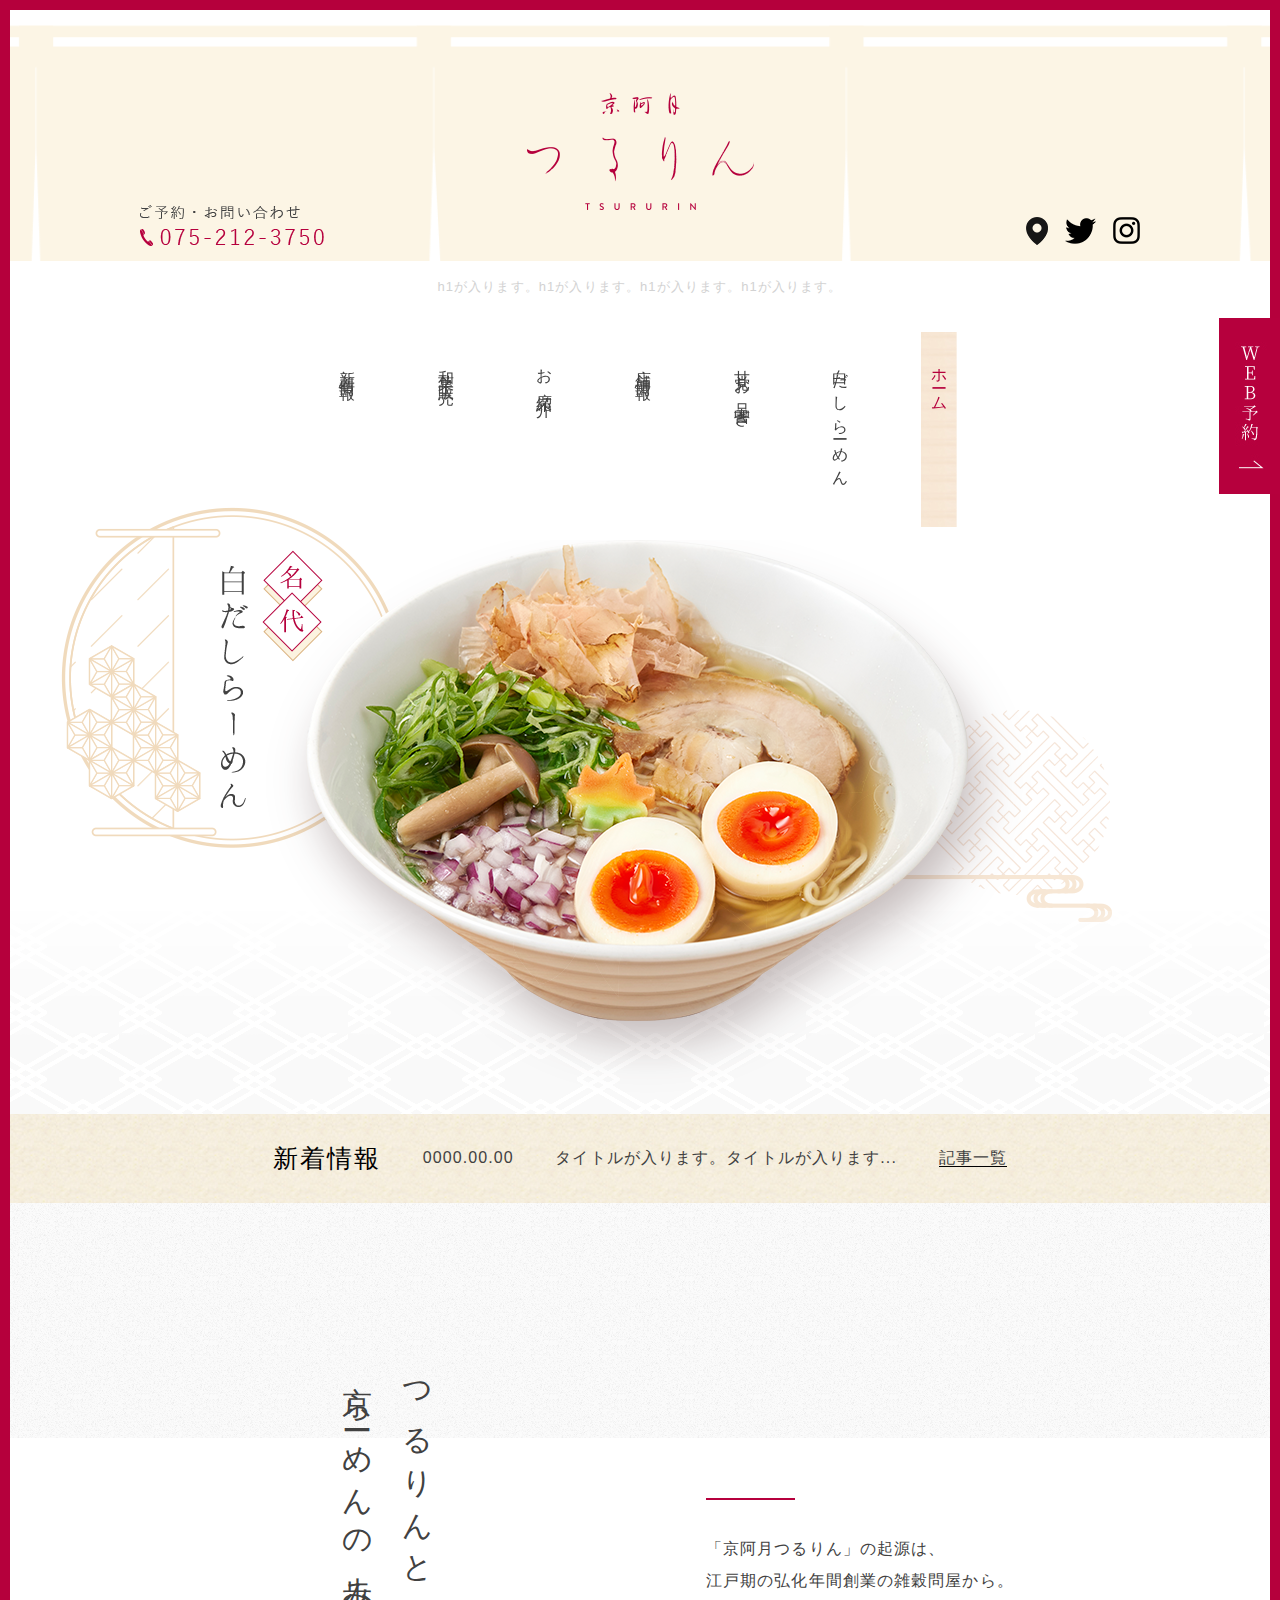
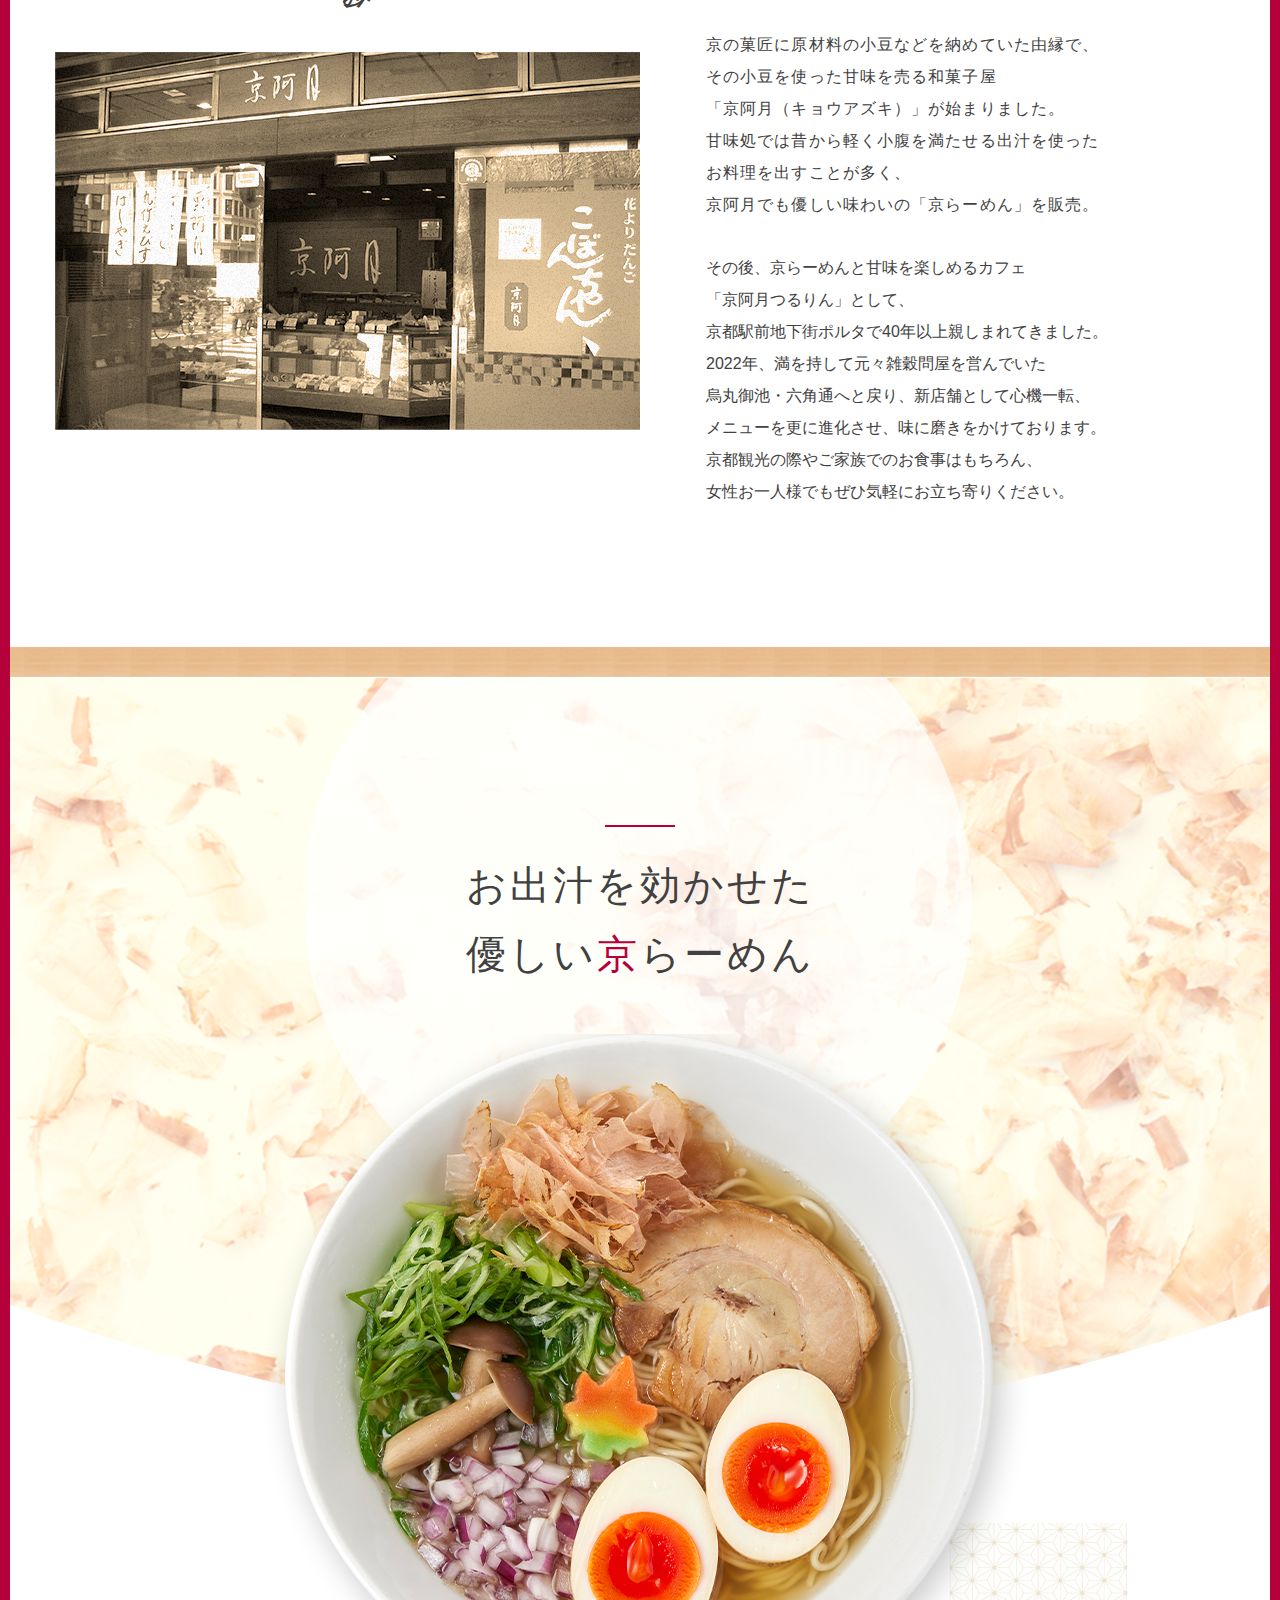
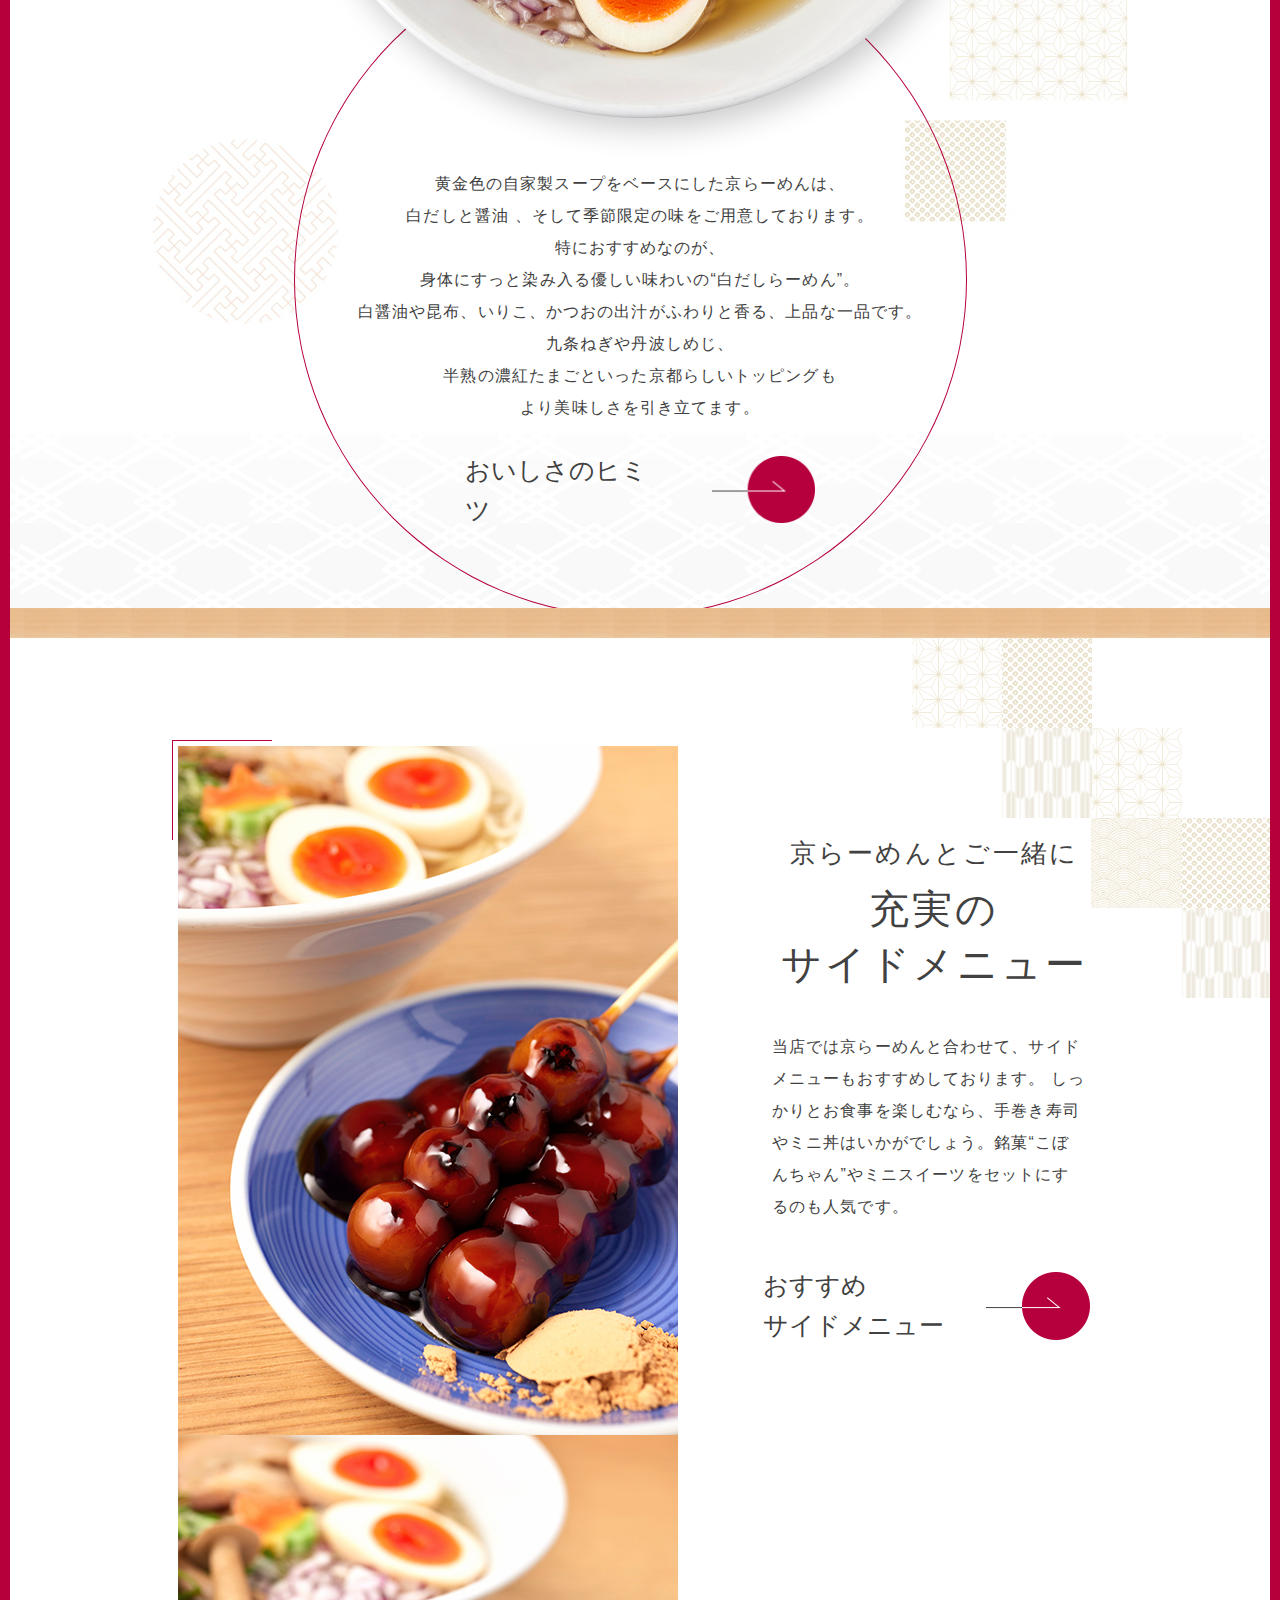
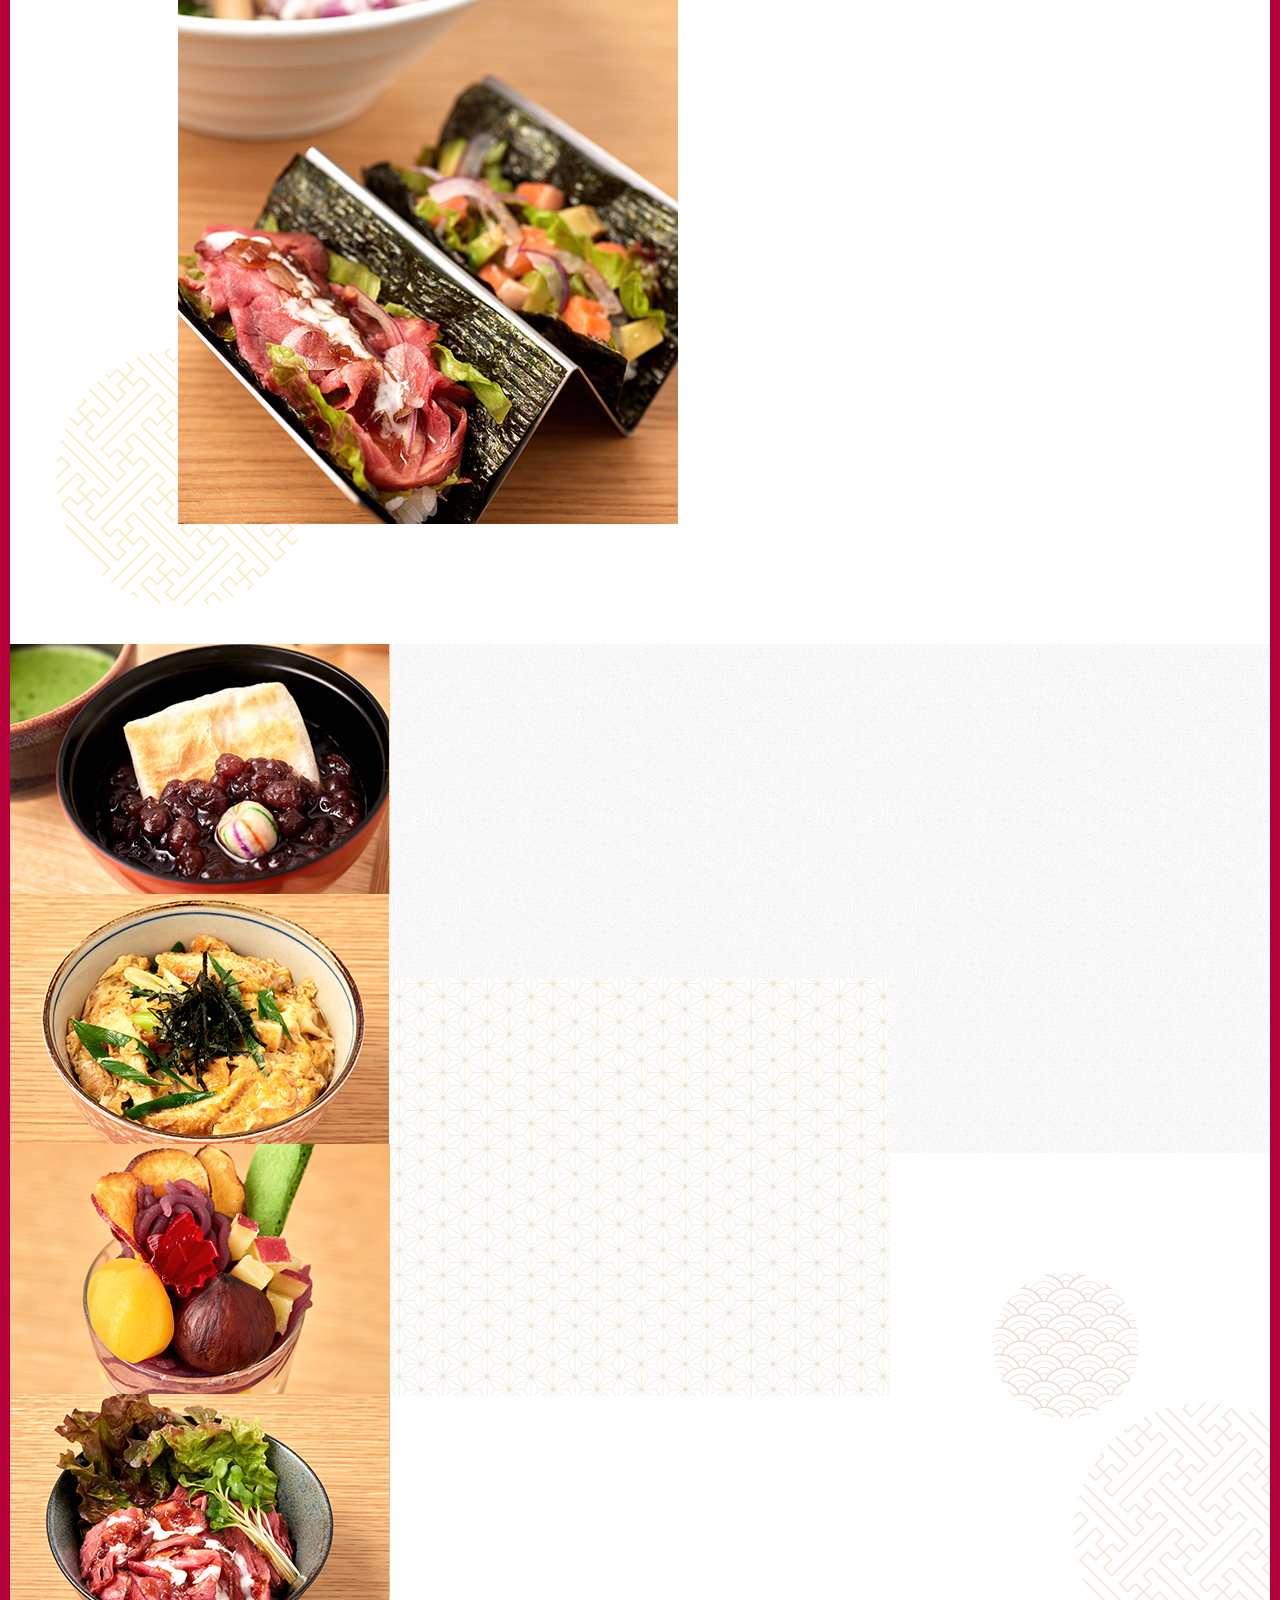
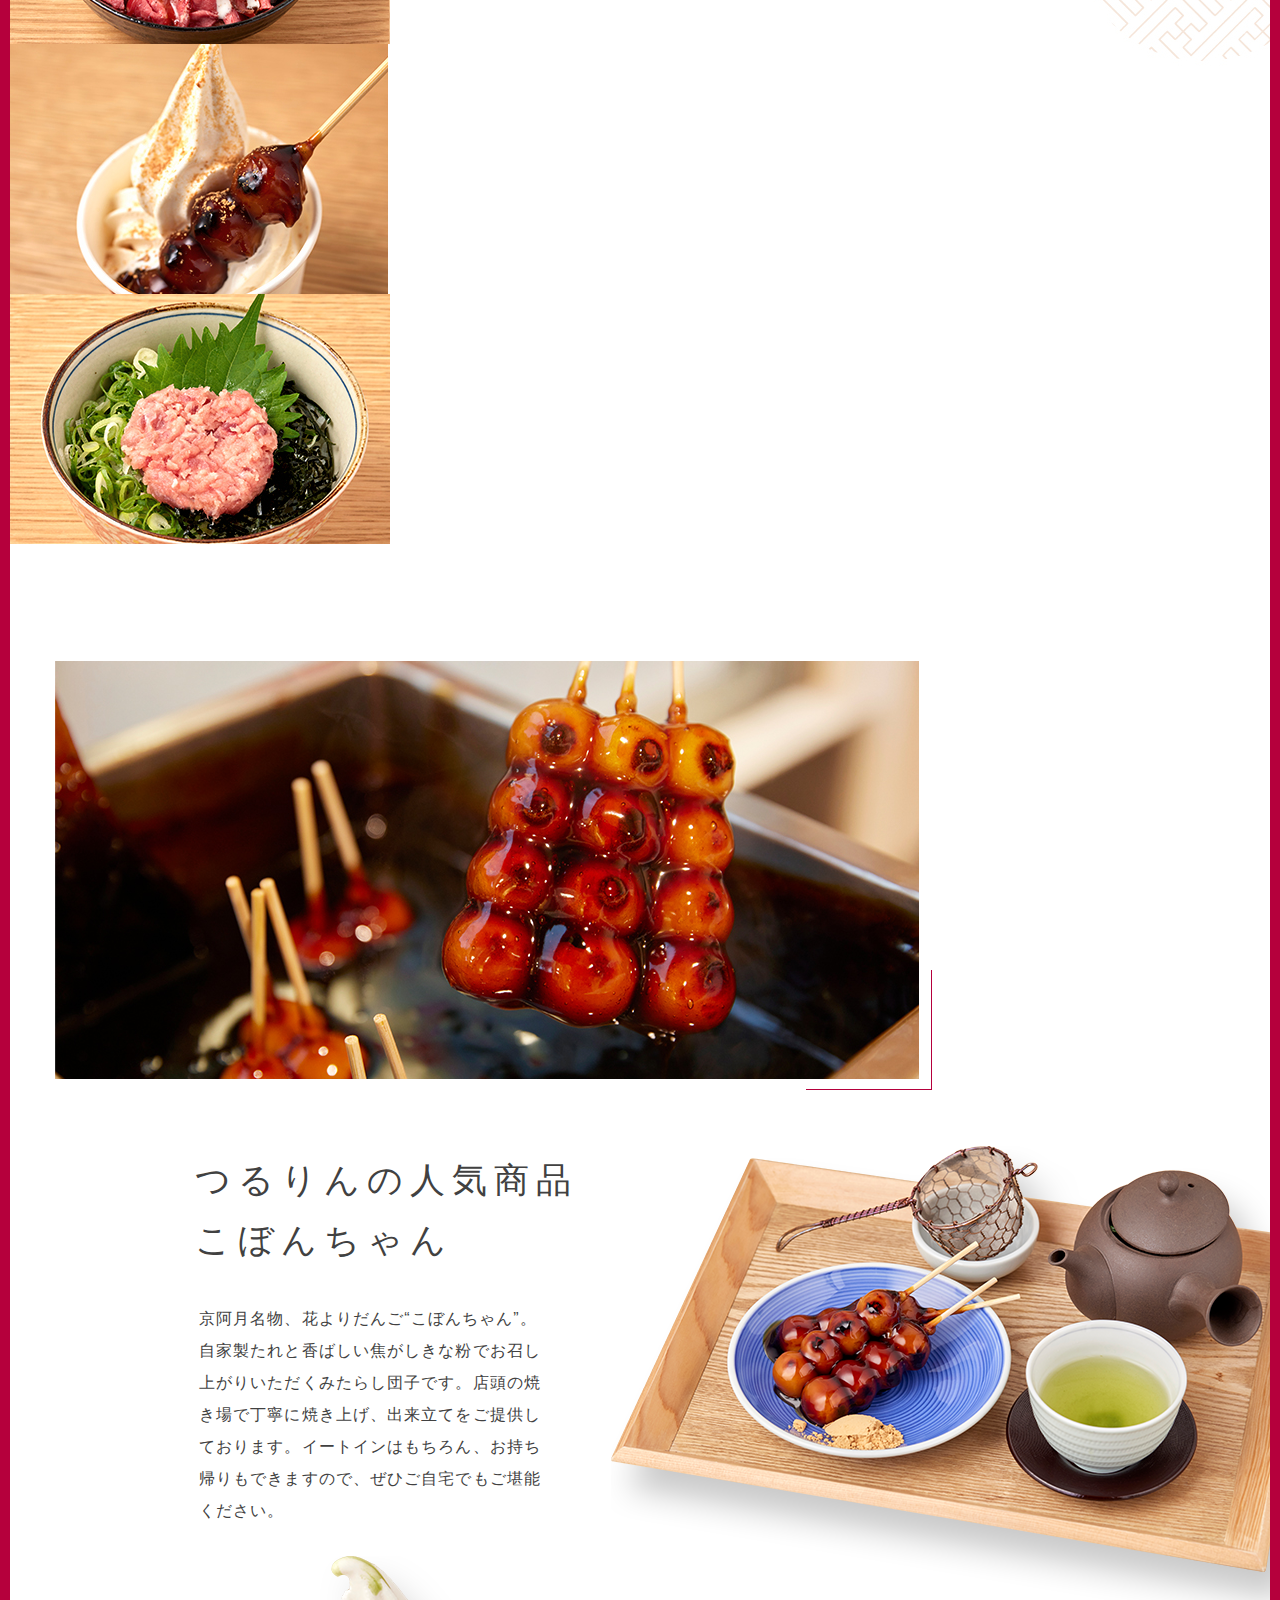
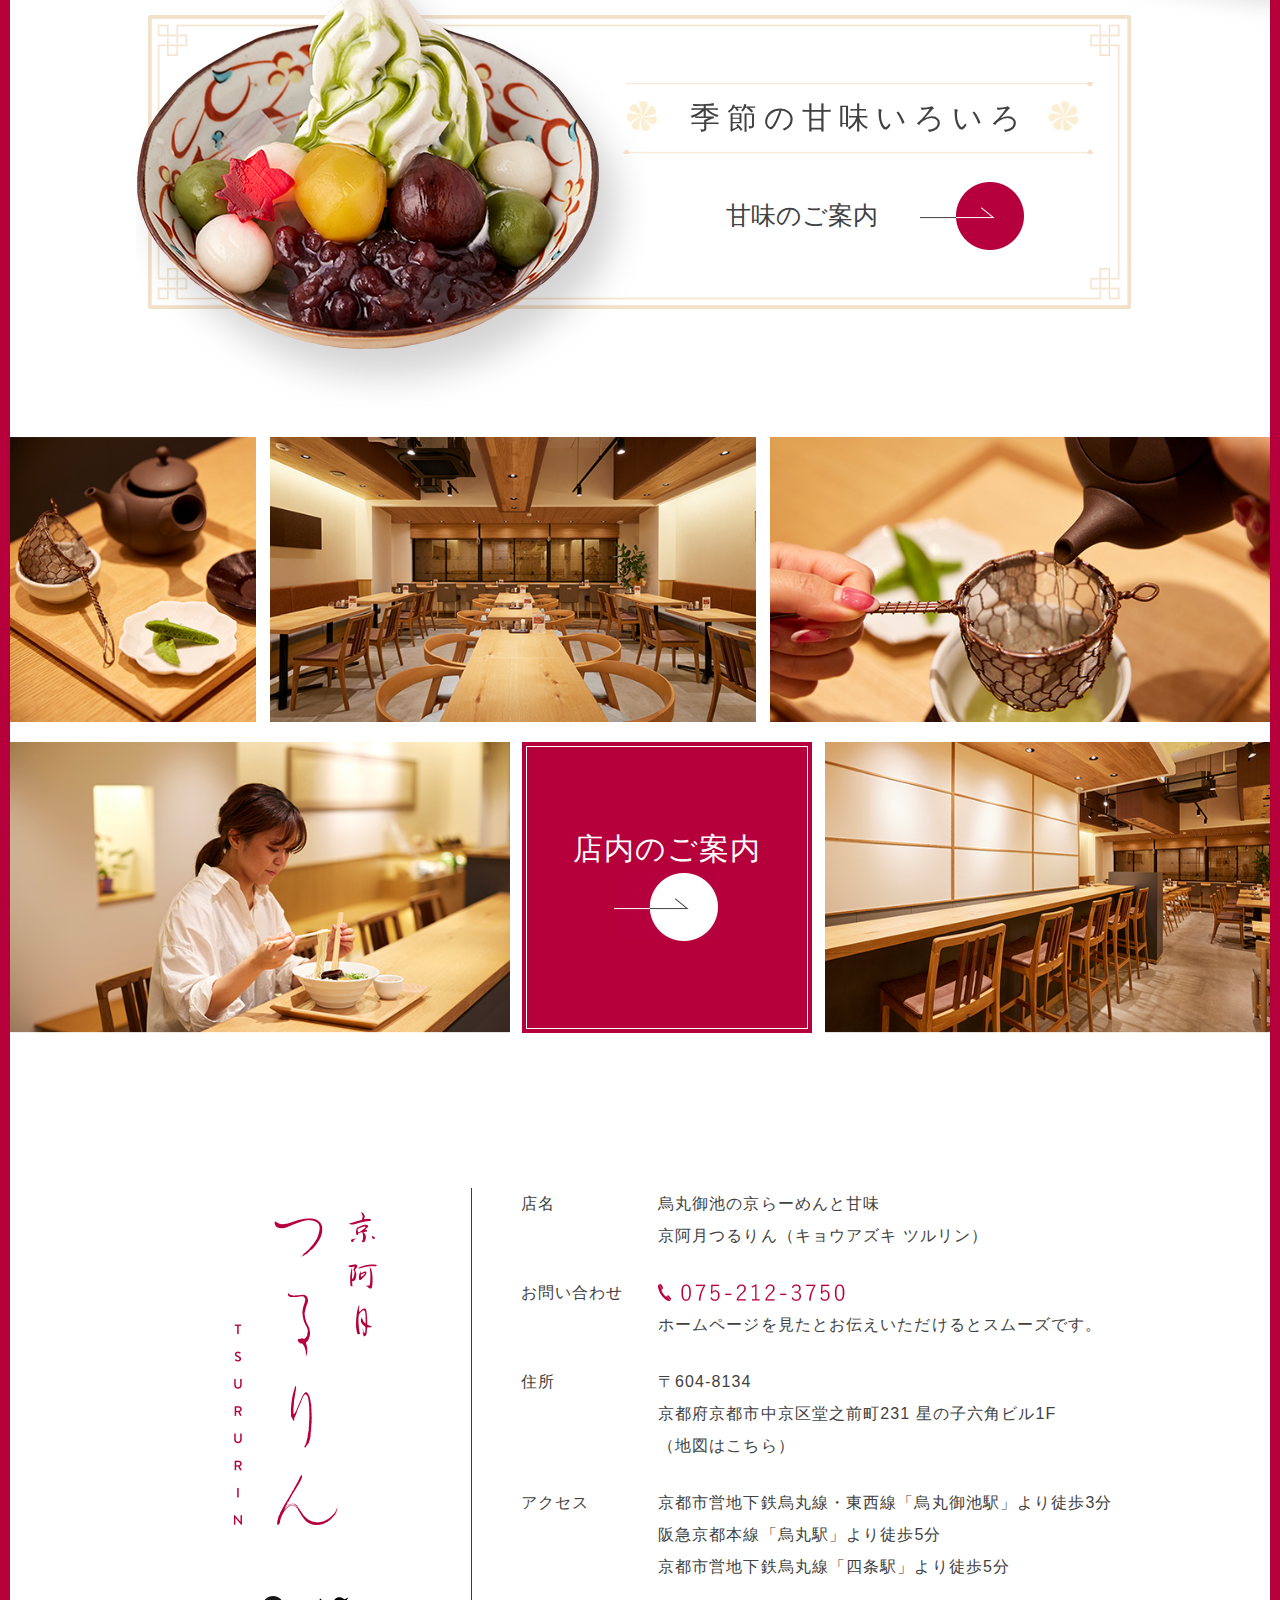
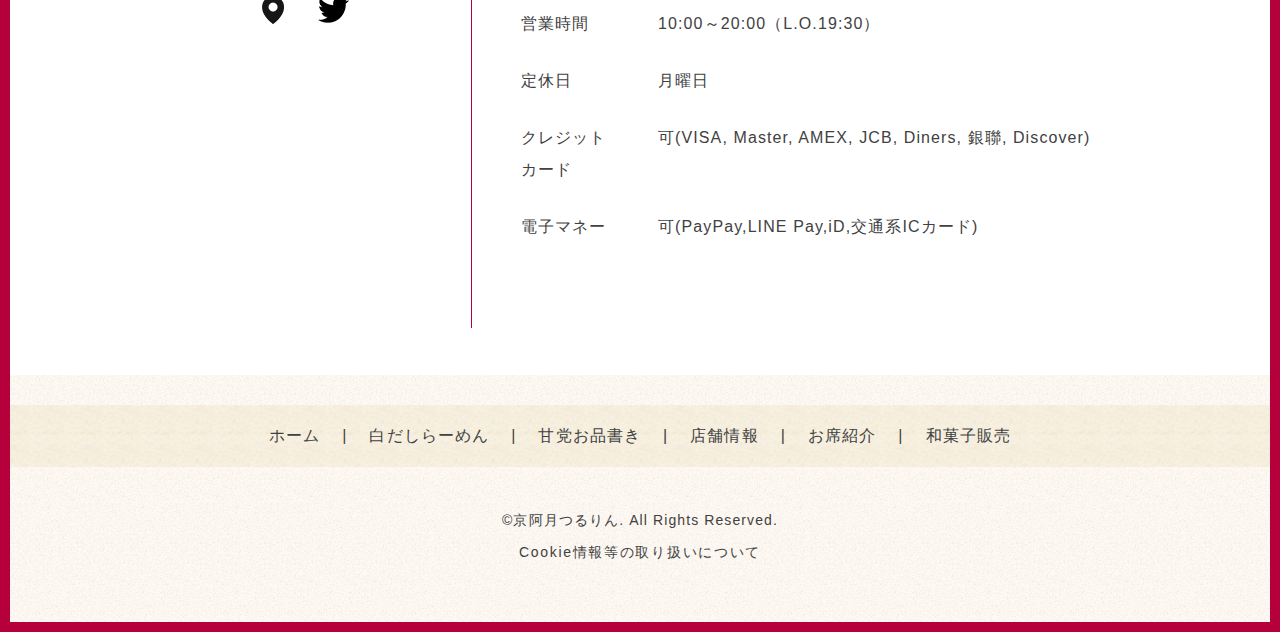
==== commit 83069df5: "sac" ====
--- a/www/index.html
+++ b/www/index.html
@@ -75,8 +75,8 @@
 				</ul>
 				<ul class="gnav2 flex txt-center">
 					<li class="location"><a href="access.html#gmap"><img src="./shared/img/shared/location_icon.png" width="22"height="28" alt="icon-location" /></a></li>
-					<li class="twitter"><a href="https://twitter.com/kyoazukiporta" target="_blank" rel="nofollow"onclick="gtag('event','click',{'event_category':'Links','event_label':'btn_twitter'});"><imgsrc="./shared/img/shared/twiter_icon.png" width="31" height="26"alt="icon-twiter" /></a></li>
-					<li class="instagram"><a href="https://www.instagram.com/kyoazuki_tsururin/" target="_blank" rel="nofollow"onclick="gtag('event','click',{'event_category':'Links','event_label':'btn_insta'});"><imgsrc="./shared/img/shared/instagram_icon.png" width="27" height="27"alt="icon-instagram" /></a></li>
+					<li class="twitter"><a href="https://twitter.com/kyoazukiporta" target="_blank" rel="nofollow"onclick="gtag('event','click',{'event_category':'Links','event_label':'btn_twitter'});"><img src="./shared/img/shared/twiter_icon.png" width="31" height="26"alt="icon-twiter" /></a></li>
+					<li class="instagram"><a href="https://www.instagram.com/kyoazuki_tsururin/" target="_blank" rel="nofollow"onclick="gtag('event','click',{'event_category':'Links','event_label':'btn_insta'});"><img src="./shared/img/shared/instagram_icon.png" width="27" height="27"alt="icon-instagram" /></a></li>
 				</ul>
 			</div>
 		</nav>
@@ -94,8 +94,8 @@
 						<p class="tel"><a href="tel:0752123750" class="telhref"onclick="gtag('event','click',{'event_category':'tel','event_label':'header_phone'});"><img src="./shared/img/index/header_tel.png" width="184" height="41"alt="075-212-3750" /></a></p>
 						<ul class="social flex">
 							<li class="location"><a href="access.html#gmap"><img src="./shared/img/shared/location_icon.png" width="22"height="28" alt="icon-location" /></a></li>
-							<li class="twitter"><a href="https://twitter.com/kyoazukiporta" target="_blank" rel="nofollow"onclick="gtag('event','click',{'event_category':'Links','event_label':'btn_twitter'});"><imgsrc="./shared/img/shared/twiter_icon.png" width="31" height="26"alt="icon-twiter" /></a></li>
-							<li class="instagram"><a href="https://www.instagram.com/kyoazuki_tsururin/" target="_blank" rel="nofollow"onclick="gtag('event','click',{'event_category':'Links','event_label':'btn_insta'});"><imgsrc="./shared/img/shared/instagram_icon.png" width="27" height="27"alt="icon-instagram" /></a></li>
+							<li class="twitter"><a href="https://twitter.com/kyoazukiporta" target="_blank" rel="nofollow"onclick="gtag('event','click',{'event_category':'Links','event_label':'btn_twitter'});"><img src="./shared/img/shared/twiter_icon.png" width="31" height="26"alt="icon-twiter" /></a></li>
+							<li class="instagram"><a href="https://www.instagram.com/kyoazuki_tsururin/" target="_blank" rel="nofollow"onclick="gtag('event','click',{'event_category':'Links','event_label':'btn_insta'});"><img src="./shared/img/shared/instagram_icon.png" width="27" height="27"alt="icon-instagram" /></a></li>
 						</ul>
 					</div>
 				</div>
@@ -142,14 +142,14 @@
 						</ul>
 						<ul class="gnav2">
 							<li class="location"><a href="access.html#gmap"><img src="./shared/img/shared/location_icon.png" width="22"height="28" alt="icon-location" /></a></li>
-							<li class="twitter"><a href="https://twitter.com/kyoazukiporta" target="_blank" rel="nofollow"onclick="gtag('event','click',{'event_category':'Links','event_label':'btn_twitter'});"><imgsrc="./shared/img/shared/twiter_icon.png" width="31" height="26"alt="icon-twiter" /></a></li>
-							<li class="instagram"><a href="https://www.instagram.com/kyoazuki_tsururin/" target="_blank" rel="nofollow"onclick="gtag('event','click',{'event_category':'Links','event_label':'btn_insta'});"><imgsrc="./shared/img/shared/instagram_icon.png" width="27" height="27"alt="icon-instagram" /></a></li>
+							<li class="twitter"><a href="https://twitter.com/kyoazukiporta" target="_blank" rel="nofollow"onclick="gtag('event','click',{'event_category':'Links','event_label':'btn_twitter'});"><img src="./shared/img/shared/twiter_icon.png" width="31" height="26"alt="icon-twiter" /></a></li>
+							<li class="instagram"><a href="https://www.instagram.com/kyoazuki_tsururin/" target="_blank" rel="nofollow"onclick="gtag('event','click',{'event_category':'Links','event_label':'btn_insta'});"><img src="./shared/img/shared/instagram_icon.png" width="27" height="27"alt="icon-instagram" /></a></li>
 						</ul>
 					</div>
 				</div>
 			</div>
 		</div>
-		<p class="fixed_reserve pc"><a href="★★★" target="_blank" rel="nofollow"onclick="gtag('event','click',{'event_category':'Links','event_label':'btn_reserve'});"><imgsrc="./shared/img/index/header_btn_fix_right.jpg" width="61" height="176" alt="web予約" /></a></p>
+		<p class="fixed_reserve pc"><a href="★★★" target="_blank" rel="nofollow"onclick="gtag('event','click',{'event_category':'Links','event_label':'btn_reserve'});"><img src="./shared/img/index/header_btn_fix_right.jpg" width="61" height="176" alt="web予約" /></a></p>
 
 		<section class="nav-target block">
 			<!-- <p class="popup-link fnt-mincho bg2"><a href="#popup1" class="unsmooth">新型コロナウイルス感染予防対策　&gt;</a></p> -->
@@ -167,10 +167,10 @@
 						<h2 class="txt-vertical fnt-hannari  wow fadeIn">つるりんと<br>京らーめんの歩み</h2>
 						<p class="sec1-img  wow fadeInUp"><img src="./shared/img/index/set1_img.jpg" width="585" height="378"alt="" /></p>
 					</div>
-					<div class="right txt-center">
-						<p class="sec1-txt wow fadeIn ">「京阿月つるりん」の起源は、<br />江戸期の弘化年間創業の雑穀問屋から。</p>
-						<p class="sec1-txt wow fadeIn ">京の菓匠に原材料の小豆などを納めていた由縁で、<br />その小豆を使った甘味を売る和菓子屋<br />「京阿月（キョウアズキ）」が始まりました。<br />甘味処では昔から軽く小腹を満たせる出汁を使った<br />お料理を出すことが多く、<br />京阿月でも優しい味わいの「京らーめん」を販売。</p>
-						<p class="sec1-txt wow fadeIn ">その後、京らーめんと甘味を楽しめるカフェ<br />「京阿月つるりん」として、<br />京都駅前地下街ポルタで40年以上親しまれてきました。<br />2022年、満を持して元々雑穀問屋を営んでいた<br />烏丸御池・六角通へと戻り、新店舗として心機一転、<br />メニューを更に進化させ、味に磨きをかけております。<br />京都観光の際やご家族でのお食事はもちろん、<br />女性お一人様でもぜひ気軽にお立ち寄りください。</p>
+					<div class="txt-center sec1-txt">
+							<p class="wow fadeIn ">「京阿月つるりん」の起源は、<br />江戸期の弘化年間創業の雑穀問屋から。</p>
+							<p class="wow fadeIn ">京の菓匠に原材料の小豆などを納めていた由縁で、<br />その小豆を使った甘味を売る和菓子屋<br />「京阿月（キョウアズキ）」が始まりました。<br />甘味処では昔から軽く小腹を満たせる出汁を使った<br />お料理を出すことが多く、<br />京阿月でも優しい味わいの「京らーめん」を販売。</p>
+							<p class="wow fadeIn ">その後、京らーめんと甘味を楽しめるカフェ<br />「京阿月つるりん」として、<br />京都駅前地下街ポルタで40年以上親しまれてきました。<br />2022年、満を持して元々雑穀問屋を営んでいた<br />烏丸御池・六角通へと戻り、新店舗として心機一転、<br />メニューを更に進化させ、味に磨きをかけております。<br />京都観光の際やご家族でのお食事はもちろん、<br />女性お一人様でもぜひ気軽にお立ち寄りください。</p>
 					</div>
 				</div>
 			</div>
@@ -210,13 +210,13 @@
 			</div>
 
 			<div id="sec4">
-				<div class="sec4-slide">
-					<div class="slider-item"><img src="./shared/img/index/slider_img1.jpg" width="380" height="250" alt="" /></div>
-					<div class="slider-item"><img src="./shared/img/index/slide_img2.jpg" width="380" height="250" alt="" /></div>
-					<div class="slider-item"><img src="./shared/img/index/slide_img3.jpg" width="380" height="250" alt="" /></div>
-					<div class="slider-item"><img src="./shared/img/index/slide_img4.jpg" width="380" height="250" alt="" /></div>
-					<div class="slider-item"><img src="./shared/img/index/slide_img5.jpg" width="380" height="250" alt="" /></div>
-					<div class="slider-item"><img src="./shared/img/index/slide_img6.jpg" width="380" height="250" alt="" /></div>
+				<div class="sec4-slide scroll1">
+					<div><img src="./shared/img/index/slider_img1.jpg" width="380" height="250" alt="" /></div>
+					<div><img src="./shared/img/index/slide_img2.jpg" width="380" height="250" alt="" /></div>
+					<div><img src="./shared/img/index/slide_img3.jpg" width="380" height="250" alt="" /></div>
+					<div><img src="./shared/img/index/slide_img4.jpg" width="380" height="250" alt="" /></div>
+					<div><img src="./shared/img/index/slide_img5.jpg" width="380" height="250" alt="" /></div>
+					<div><img src="./shared/img/index/slide_img6.jpg" width="380" height="250" alt="" /></div>
 				</div>
 				<div class="wrap content">
 					<p class="sec4-img1 group1 wow fadeInUp">
@@ -239,7 +239,7 @@
 				<p class="sec5-img2 wow fadeInUp "><img src="./shared/img/index/sec5_img2.jpg" alt="内観" width="579" height="340" /></p>
 				<a href="access.html" class="sec5-btn wow fadeInUp ">
 						<p class="fnt-hannari">店内のご案内</p>
-						<span><img src="./shared/img/index/sec5_btn.jpg" alt="arrow" width="106" height="68" /></span>
+						<span class="txt-center"><img src="./shared/img/index/sec5_btn.jpg" alt="arrow" width="106" height="68" /></span>
 				</a>
 				
 				<p class="sec5-img3  wow fadeInUp pc"><img src="./shared/img/index/sec5_img3.jpg" alt="お茶を入れる" width="596" height="340" /></p>
@@ -260,14 +260,38 @@
 						</ul>
 					</div>
 					<div class="right">
-						<dl><dt>店名</dt><dd>烏丸御池の京らーめんと甘味 <br class="pc" />京阿月つるりん（キョウアズキ ツルリン）</dd></dl>
-						<dl><dt>お問い合わせ</dt><dd><p class="info-tel"><a href="tel:0752123750" class="telhref" onclick="gtag('event','click',{'event_category':'tel','event_label':'footer_phone'});"> <img src="./shared/img/index/info_tel.png" alt="075-212-3750" width="188" height="18" /></a></p><p>ホームページを見たとお伝えいただけるとスムーズです。</p></dd></dl>
-						<dl><dt>住所</dt><dd>〒604-8134 <br />京都府京都市中京区堂之前町231 星の子六角ビル1F <br />（地図はこちら）</dd></dl>
-						<dl> <dt>アクセス</dt> <dd> 京都市営地下鉄烏丸線・東西線「烏丸御池駅」より徒歩3分<br class="pc" />阪急京都本線「烏丸駅」より徒歩5分<br class="pc" />京都市営地下鉄烏丸線「四条駅」より徒歩5分</dd></dl>
-						<dl><dt>営業時間</dt><dd>10:00～20:00（L.O.19:30）</dd></dl>
-						<dl><dt>定休日</dt><dd>月曜日</dd></dl>
-						<dl><dt>クレジット<br class="pc" />カード</dt><dd>可(VISA, Master, AMEX, JCB, Diners, 銀聯, Discover)</dd></dl>
-						<dl><dt>電子マネー</dt><dd>可(PayPay,LINE Pay,iD,交通系ICカード)</dd></dl>
+						<dl>
+							<dt>店名</dt>
+							<dd>烏丸御池の京らーめんと甘味 <br class="pc" />京阿月つるりん（キョウアズキ ツルリン）</dd>
+						</dl>
+						<dl>
+							<dt>お問い合わせ</dt>
+							<dd><p class="info-tel"><a href="tel:0752123750" class="telhref" onclick="gtag('event','click',{'event_category':'tel','event_label':'footer_phone'});"> <img src="./shared/img/index/info_tel.png" alt="075-212-3750" width="188" height="18" /></a></p><p>ホームページを見たとお伝えいただけるとスムーズです。</p></dd>
+						</dl>
+						<dl>
+							<dt>住所</dt>
+							<dd>〒604-8134 <br />京都府京都市中京区堂之前町231 星の子六角ビル1F <br />（地図はこちら）</dd>
+						</dl>
+						<dl>
+							 <dt>アクセス</dt>
+							  <dd> 京都市営地下鉄烏丸線・東西線「烏丸御池駅」より徒歩3分<br class="pc" />阪急京都本線「烏丸駅」より徒歩5分<br class="pc" />京都市営地下鉄烏丸線「四条駅」より徒歩5分</dd>
+							</dl>
+						<dl>
+							<dt>営業時間</dt>
+							<dd>10:00～20:00（L.O.19:30）</dd>
+						</dl>
+						<dl>
+							<dt>定休日</dt>
+							<dd>月曜日</dd>
+						</dl>
+						<dl>
+							<dt>クレジット<br class="pc" />カード</dt>
+							<dd>可(VISA, Master, AMEX, JCB, Diners, 銀聯, Discover)</dd>
+						</dl>
+						<dl>
+							<dt>電子マネー</dt>
+							<dd>可(PayPay,LINE Pay,iD,交通系ICカード)</dd>
+						</dl>
 					</div>
 				</div>
 			</div>
@@ -285,8 +309,8 @@
 				</div>
 			</div>
 			<ul id="ft_fixed">
-				<li><a href="tel:0752123750" class="telhref"onclick="gtag('event','click',{'event_category':'tel','event_label':'fixed_phone'});"><imgsrc="./shared/img/shared/footer_fix_tel_sp.png" width="267" height="25"alt="075-212-3750" /></a></li>
-				<li><a href="#" target="_blank"onclick="gtag('event','click',{'event_category':'Links','event_label':'fixed_reserve'});"><imgsrc="./shared/img/shared/footer_btn_sp.png" width="299" height="24" alt="WEB予約はこちら" /></a></li>
+				<li><a href="tel:0752123750" class="telhref"onclick="gtag('event','click',{'event_category':'tel','event_label':'fixed_phone'});"><img src="./shared/img/shared/footer_fix_tel_sp.png" width="267" height="25"alt="075-212-3750" /></a></li>
+				<li><a href="#" target="_blank"onclick="gtag('event','click',{'event_category':'Links','event_label':'fixed_reserve'});"><img src="./shared/img/shared/footer_btn_sp.png" width="299" height="24" alt="WEB予約はこちら" /></a></li>
 			</ul>
 		</footer>
 	</main>
@@ -302,7 +326,7 @@
 	<script src="shared/js/slick.js"></script>
 	<!--<script src="shared/js/ScrollMagic.min.js"></script> -->
 	<!-- <script type="text/javascript" src="shared/js/remodal.js"></script> -->
-	<!-- <script type="text/javascript" src="shared/js/infiniteslidev2.js"></script> -->
+	<script type="text/javascript" src="shared/js/infiniteslidev2.js"></script>
 	<script src="shared/js/common.js"></script>
 	<script src="shared/js/shared.js"></script>
 	<script src="shared/js/jquery.rss.js"></script>
@@ -316,34 +340,12 @@
 			autoplaySpeed: 3000,
 			cssEase: "linear",
 		});
-		$(".sec4-slide").slick({
-			dots: true,
-			infinite: true,
-			speed: 6000,
-			autoplaySpeed: 0,
-			autoplay: true,
-			slidesToShow: 4,
-			dots: false,
-			slidesToScroll: 1,
-			cssEase: "linear",
-			arrow: false,
-			centerMode: true,
-			variableWidth: true,
-			responsive: [
-				{
-					breakpoint: 767,
-					settings: {
-					slidesToShow: 3,
-					slidesToScroll: 1,
-					infinite: true,
-					},
-				},
-
-				// You can unslick at a given breakpoint now by adding:
-				// settings: "unslick"
-				// instead of a settings object
-			],
-		});
+		
+	$(function(){
+		$('.scroll1').infiniteslide({
+      'pauseonhover': false,
+    });      
+});
 			// var rssTpl = "";
 			// rssTpl += '<p class="feed-img"><a href="{URL}" target="_blank">{IMAGE}</a></p>';
 			// rssTpl += '<div class="feed-info"><h2 class="fnt-mincho">news</h2><div class="dis-flex-pc">';
--- a/www/shared/css/shared.css
+++ b/www/shared/css/shared.css
@@ -273,9 +273,6 @@
 }
 
 @media only screen and (min-width: 768px) {
-  header {
-    height: 800px;
-  }
   header #key {
     width: 100%;
     height: 100%;
--- a/www/shared/css/index.css
+++ b/www/shared/css/index.css
@@ -233,7 +233,7 @@
 }
 @media only screen and (min-width: 768px) {
   #sec1 {
-    padding: 160px 0px 103px 0px;
+    padding: 160px 0px 139px 0px;
   }
   #sec1:after {
     height: 235px;
@@ -275,25 +275,17 @@
   }
 }
 @media only screen and (min-width: 768px) {
-  #sec1 .wrap .right {
+  #sec1 .wrap .sec1-txt {
+    text-align: left;
     width: 434px;
   }
 }
-#sec1 .wrap .right .sec1-txt {
-  padding-bottom: 7vw;
-}
-@media only screen and (min-width: 768px) {
-  #sec1 .wrap .right .sec1-txt {
-    padding-bottom: 33px;
-    text-align: left;
-  }
-}
-#sec1 .wrap .right p:nth-child(1) {
+#sec1 .wrap .sec1-txt p:nth-child(1) {
   padding-top: 6vw;
   position: relative;
   margin: 8vw 0 0 0;
 }
-#sec1 .wrap .right p:nth-child(1):after {
+#sec1 .wrap .sec1-txt p:nth-child(1):after {
   content: "";
   position: absolute;
   width: 24%;
@@ -304,23 +296,24 @@
   background-color: #b6003d;
 }
 @media only screen and (min-width: 768px) {
-  #sec1 .wrap .right p:nth-child(1) {
-    padding-top: 39px;
+  #sec1 .wrap .sec1-txt p:nth-child(1) {
+    padding: 39px 0 32px;
     margin: 131px 0px 0px 0px;
   }
-  #sec1 .wrap .right p:nth-child(1):after {
+  #sec1 .wrap .sec1-txt p:nth-child(1):after {
     width: 89px;
     left: 0;
     top: 4px;
     transform: translateX(0%);
   }
 }
-#sec1 .wrap .right p:nth-child(3) {
+#sec1 .wrap .sec1-txt p:nth-child(3) {
   letter-spacing: 0.4px;
 }
 @media only screen and (min-width: 768px) {
-  #sec1 .wrap .right p:nth-child(3) {
+  #sec1 .wrap .sec1-txt p:nth-child(3) {
     letter-spacing: normal;
+    margin-top: 31px;
   }
 }
 
@@ -592,12 +585,12 @@
     z-index: -4;
   }
 }
-#sec4 .sec4-slide .slider-item img {
+#sec4 .sec4-slide > div img {
   height: 130px;
   width: auto;
 }
 @media only screen and (min-width: 768px) {
-  #sec4 .sec4-slide .slider-item img {
+  #sec4 .sec4-slide > div img {
     height: auto;
   }
 }
@@ -855,6 +848,7 @@
   display: flex;
   justify-content: center;
   align-items: center;
+  flex-direction: column;
   background: #b5003c;
   position: relative;
   margin-bottom: 5px;
@@ -884,6 +878,7 @@
   margin-bottom: 8px;
   color: #fff;
   text-align: center;
+  font-size: 5vw;
 }
 @media only screen and (min-width: 768px) {
   #sec5 .sec5-btn p {
@@ -891,7 +886,8 @@
   }
 }
 #sec5 .sec5-btn img {
-  width: 50%;
+  width: 68%;
+  height: auto;
 }
 @media only screen and (min-width: 768px) {
   #sec5 .sec5-btn img {
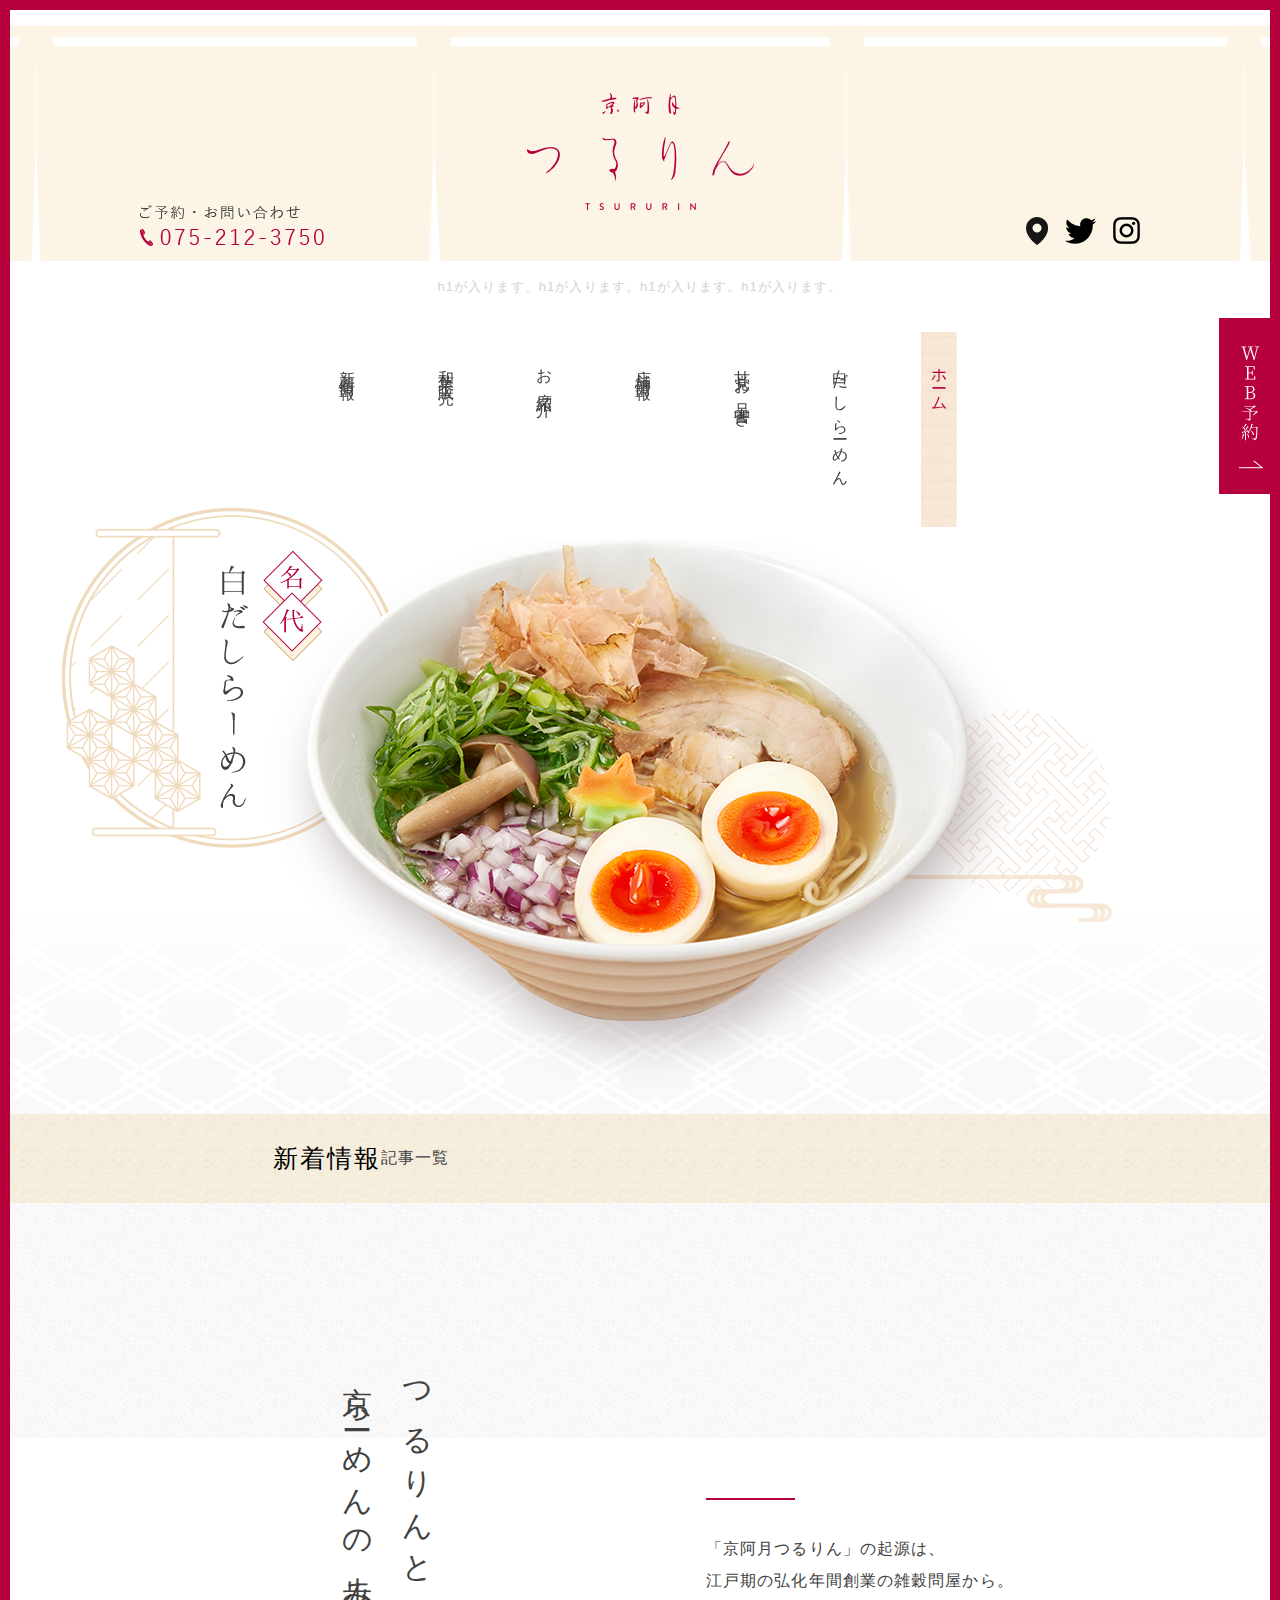
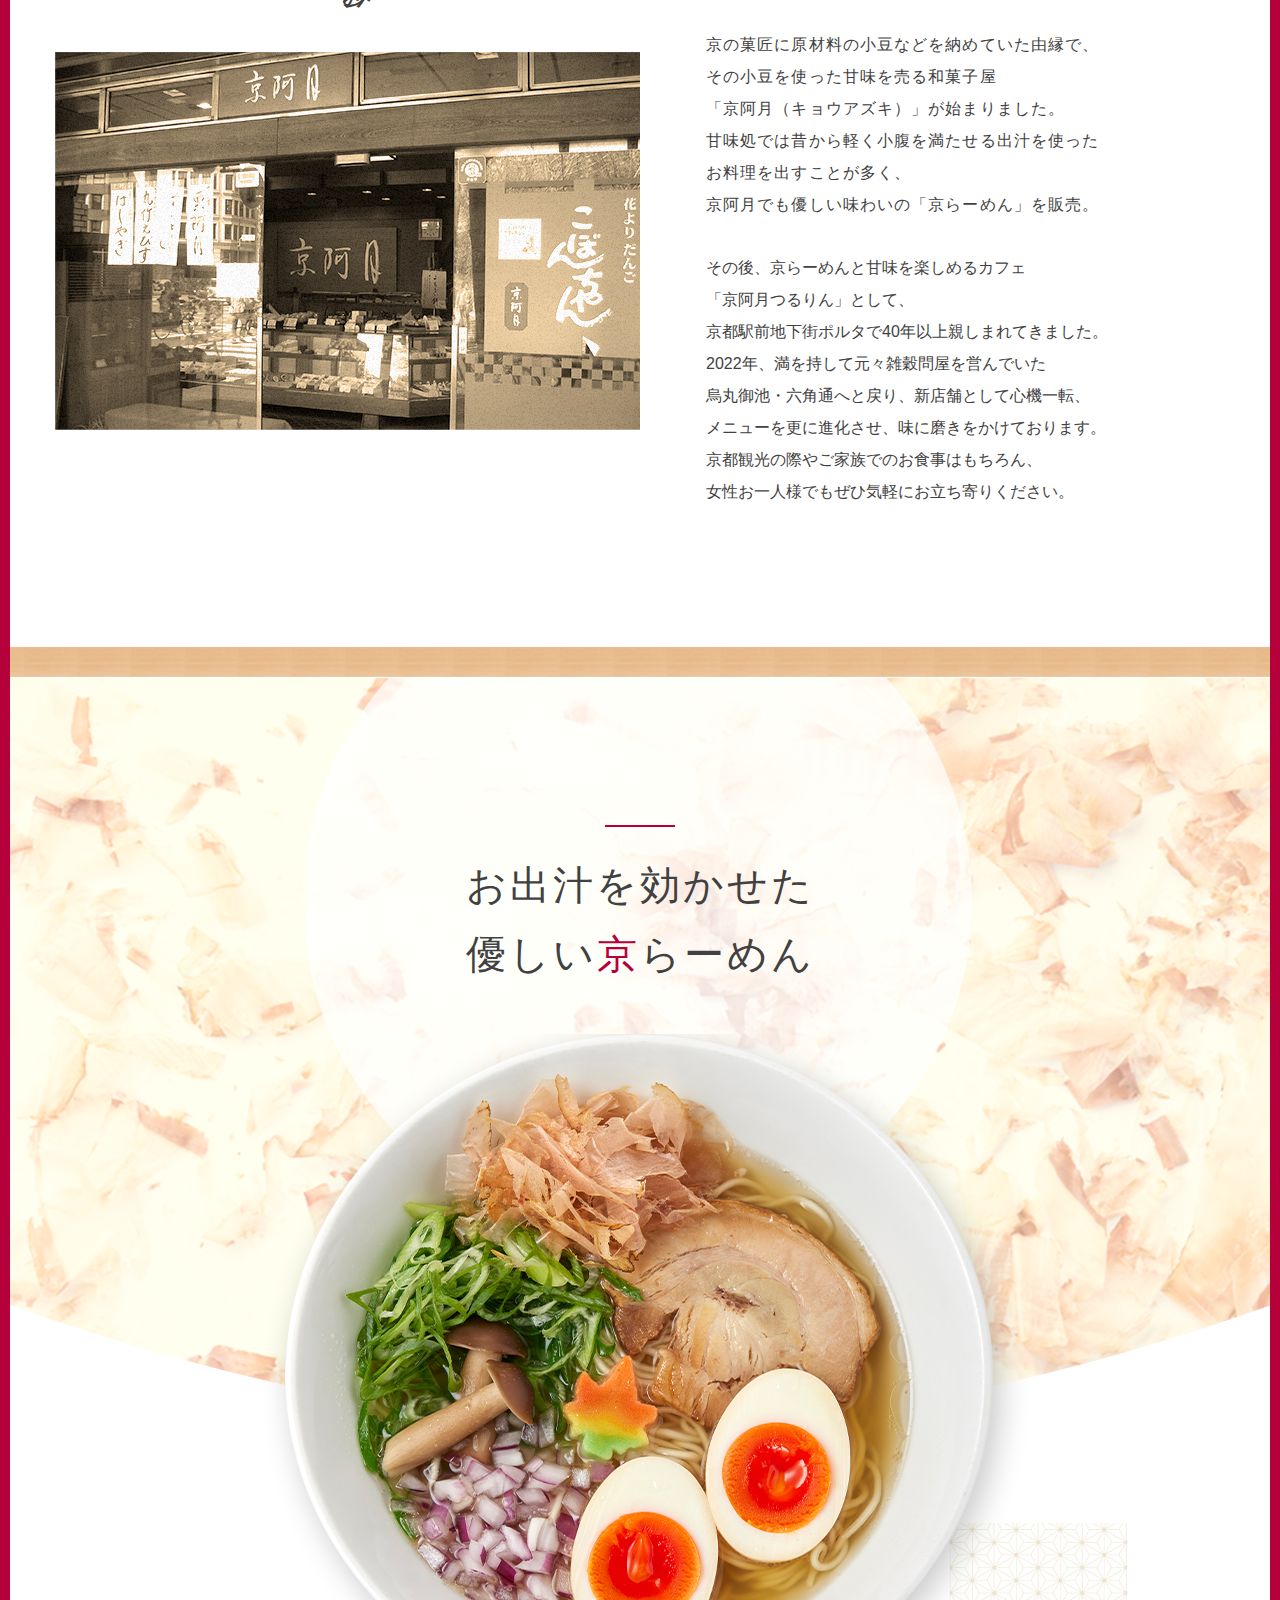
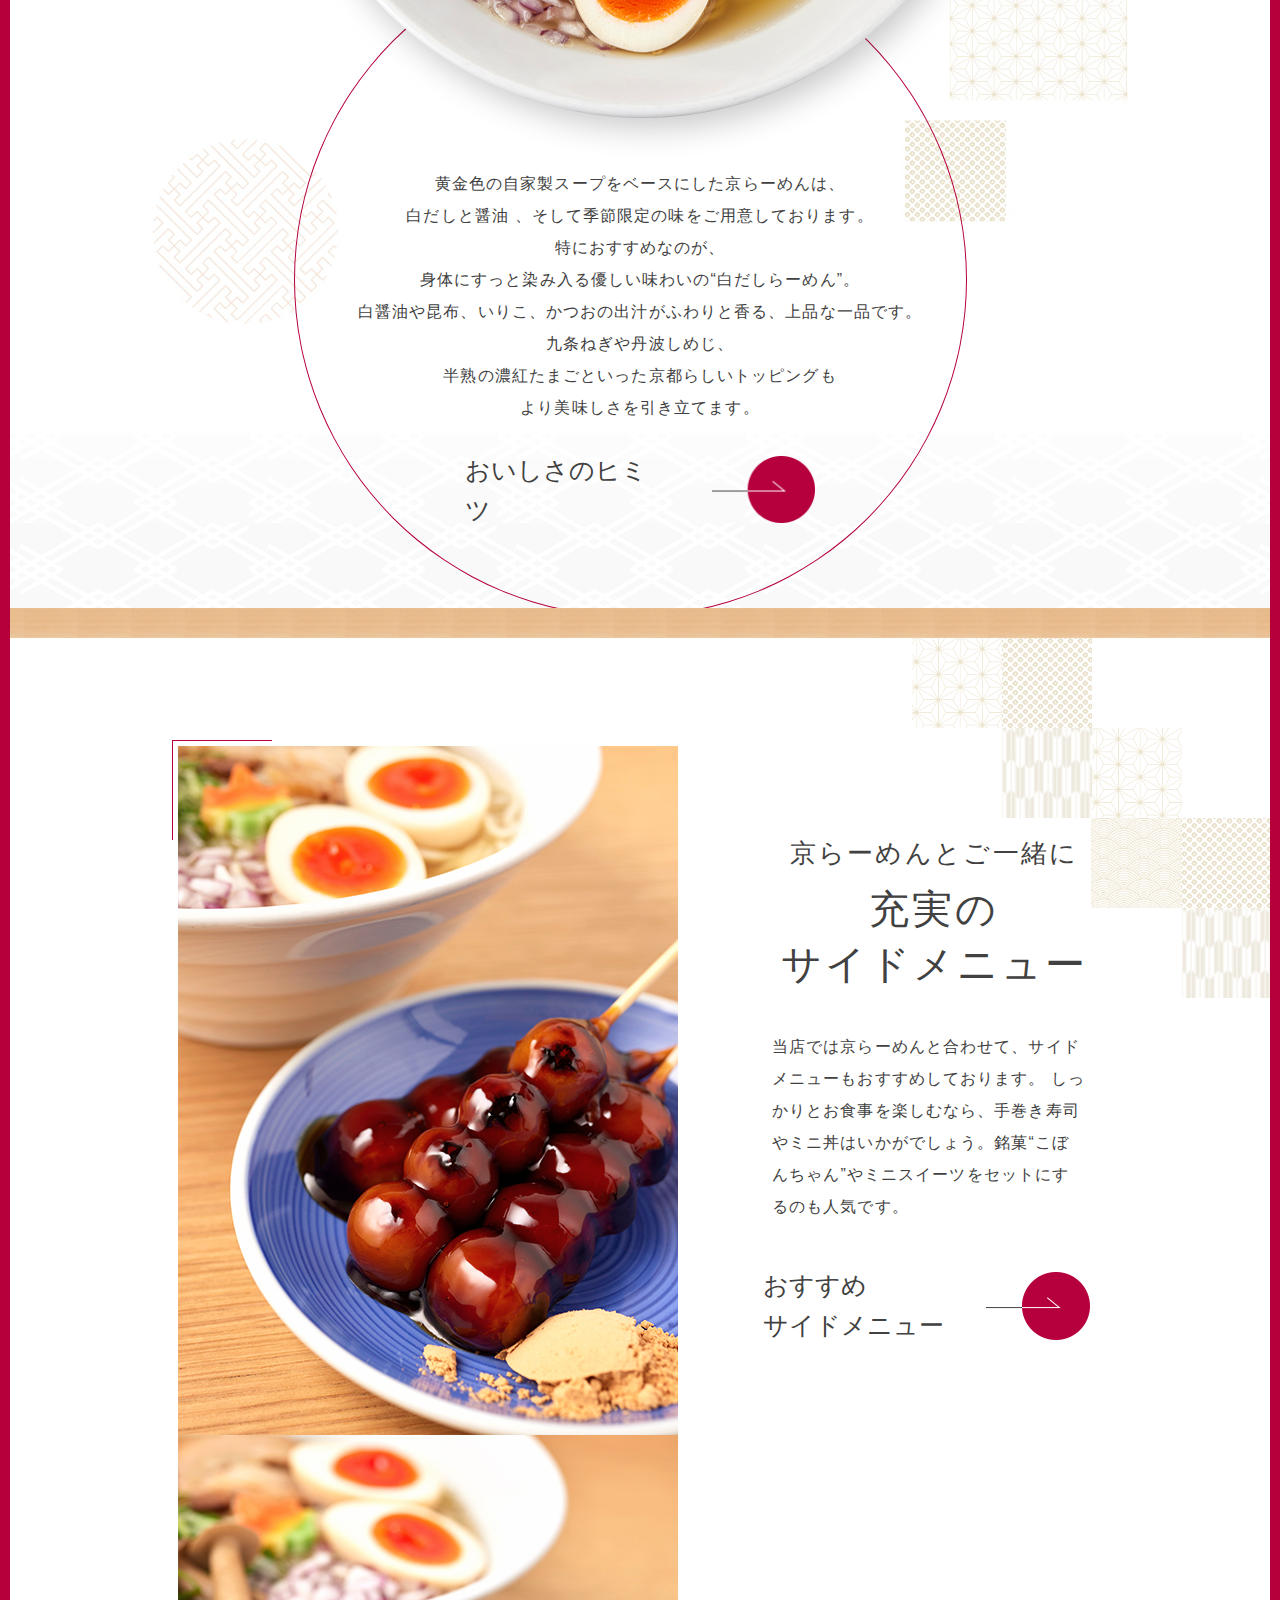
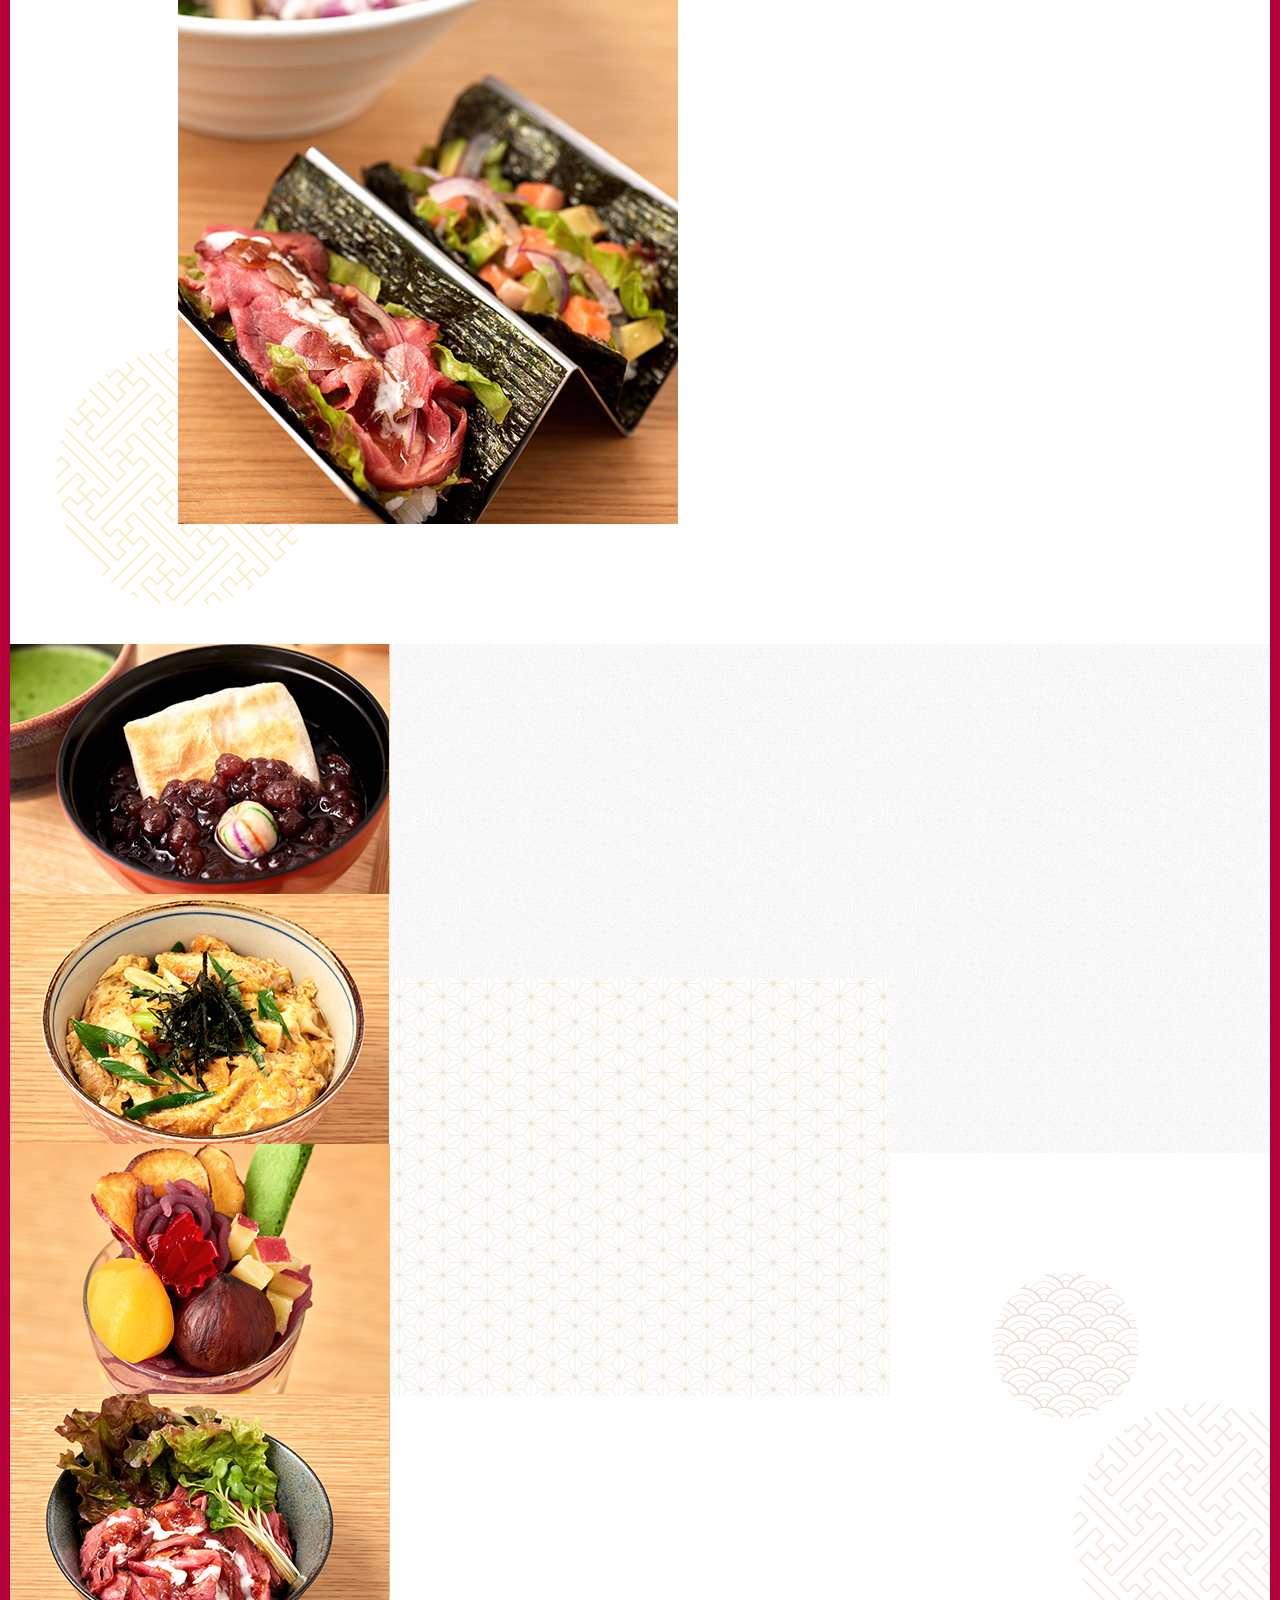
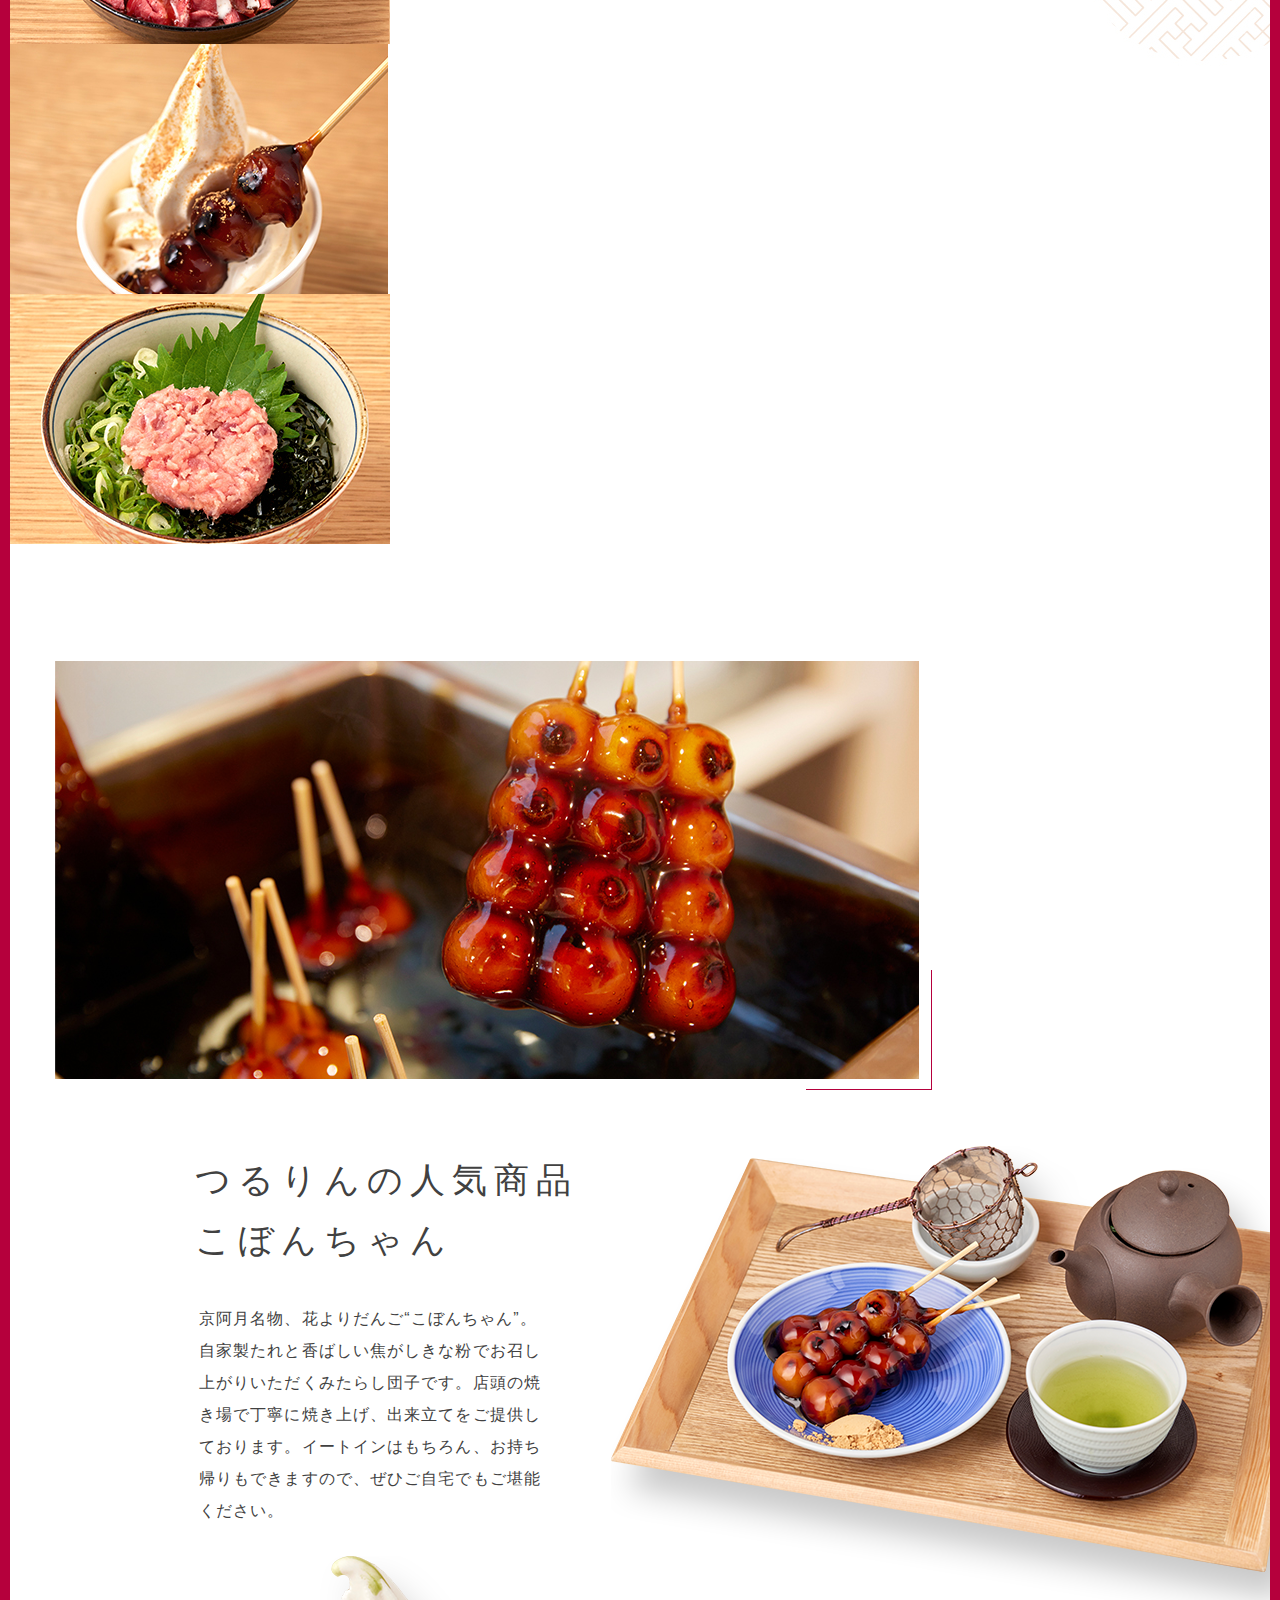
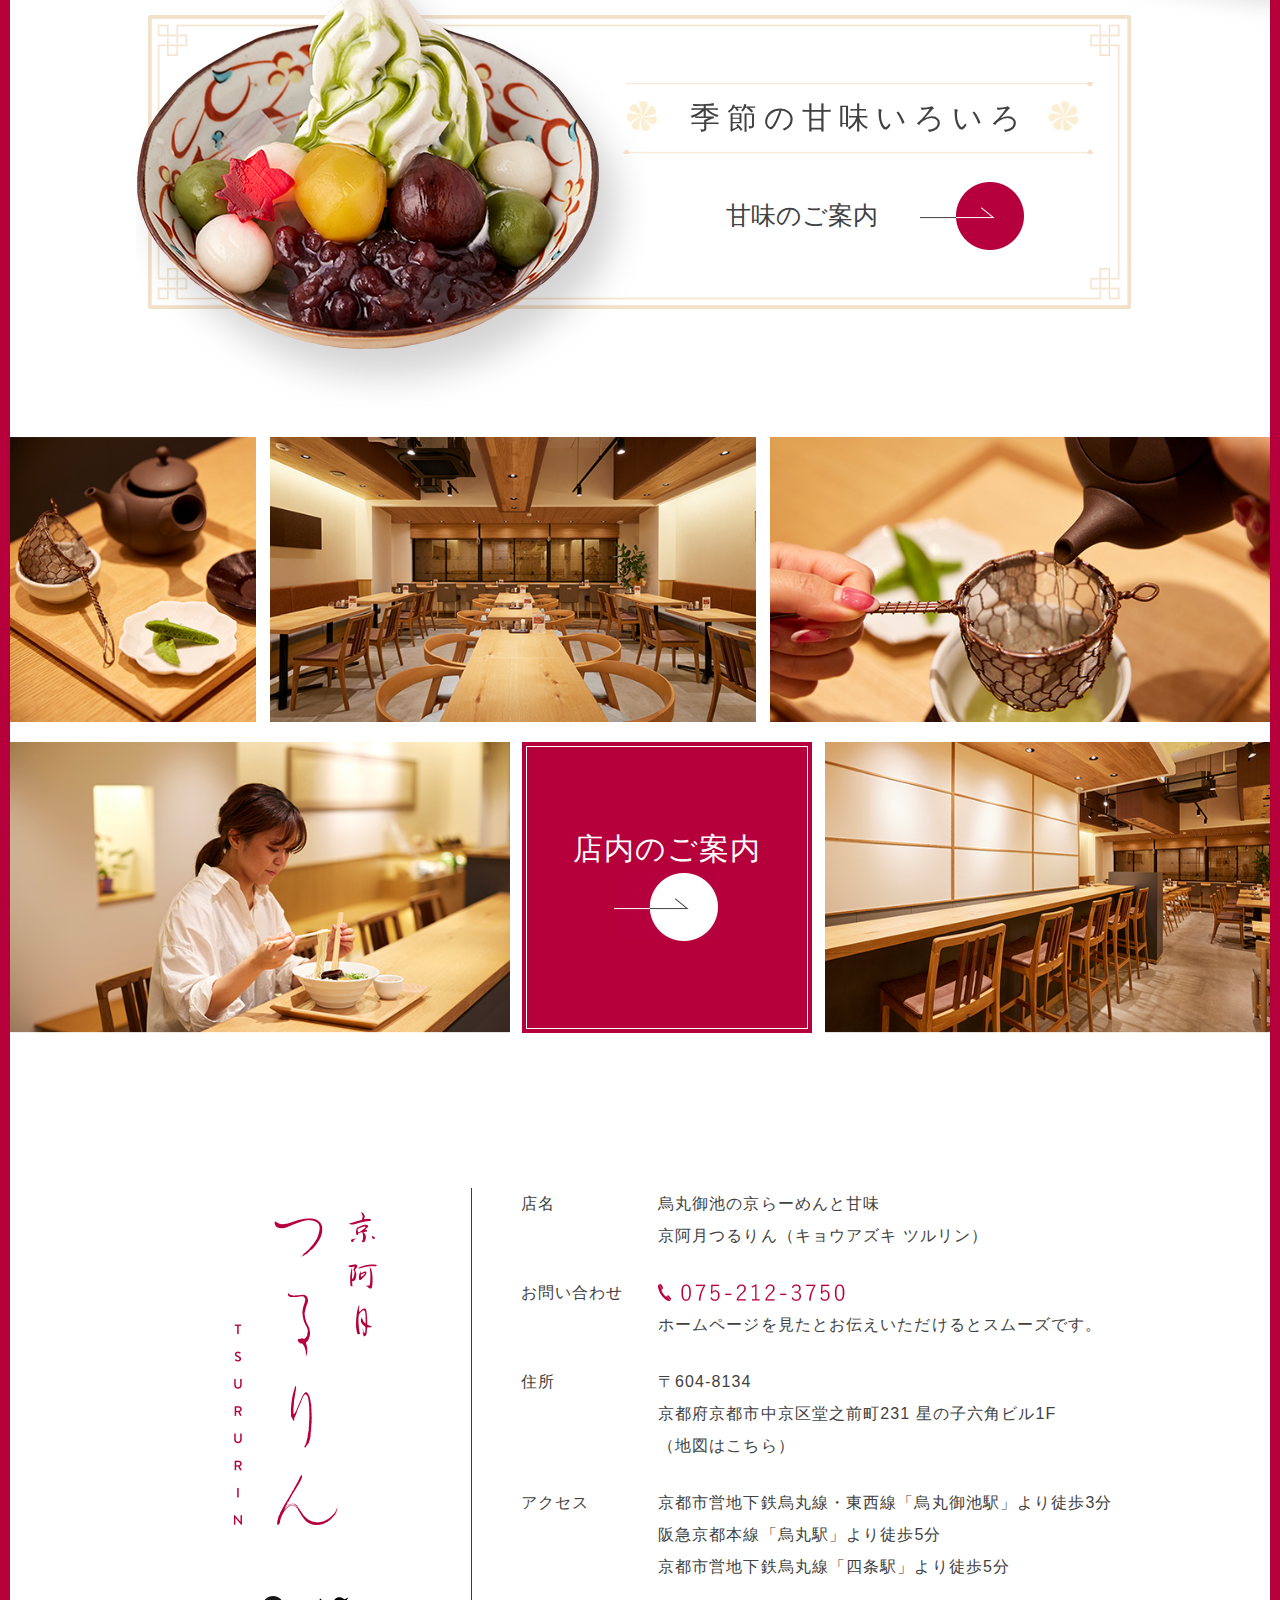
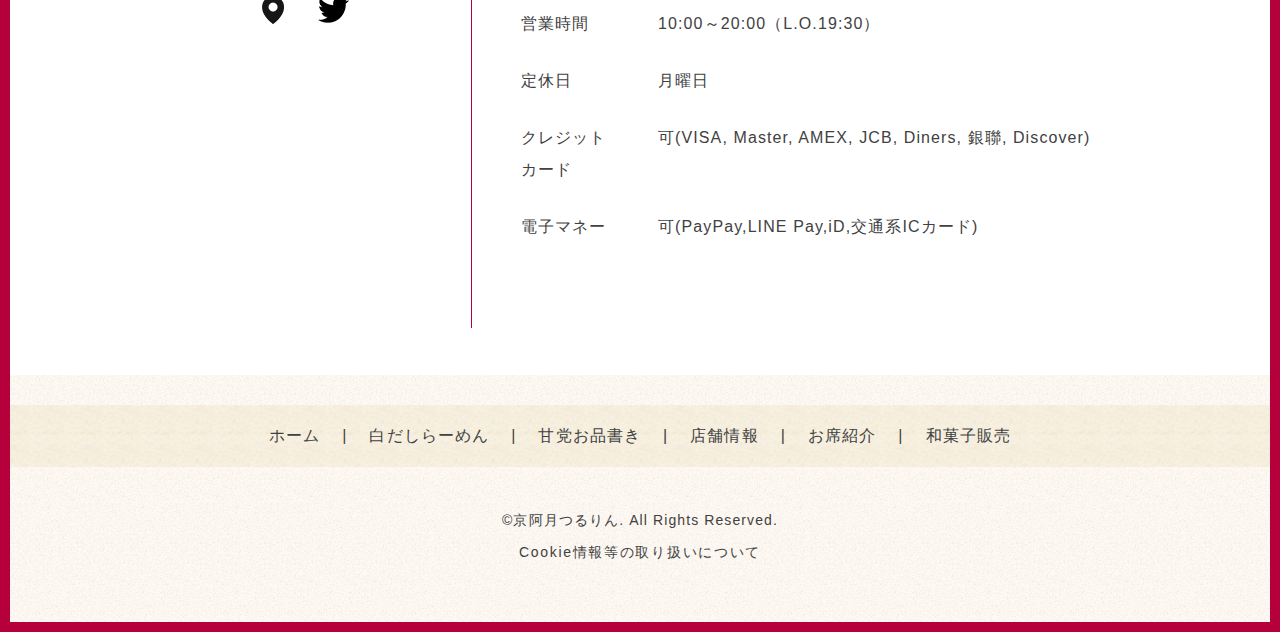
==== commit 4ff68f0a: "save" ====
--- a/www/index.html
+++ b/www/index.html
@@ -54,8 +54,7 @@
 	<!-- font -->
 	<link rel="preconnect" href="https://fonts.googleapis.com" />
 	<link rel="preconnect" href="https://fonts.gstatic.com" crossorigin />
-	<link href="https://fonts.googleapis.com/css2?family=Noto+Serif+JP:wght@300;400;500;600;700&display=swap"
-		rel="stylesheet" />
+	<link href="https://fonts.googleapis.com/css2?family=Noto+Serif+JP:wght@300;400;500;600;700&display=swap" rel="stylesheet" />
 </head>
 
 <body>
@@ -63,7 +62,7 @@
 		<div class="hamburger"><span></span></div>
 		<nav id="menu_toggle" class="menu_toggle">
 			<div class="inner">
-				<p class="logo txt-center"><a href="index.html"><img src="shared/img/index/logo_pc.png" width="227" height="118" alt="logo"class="non-over" /></a></p>
+				<p class="logo txt-center"><a href="index.html"><img src="shared/img/index/logo_pc.png" width="227" height="118" alt="logo" class="non-over" /></a></p>
 				<ul class="gnav flex">
 					<li class="txt-vertical"><a href="#">新着情報</a></li>
 					<li class="txt-vertical"><a href="#">和菓子販売</a></li>
@@ -74,28 +73,27 @@
 					<li class="txt-vertical"><a class="active" href="index.html">ホーム</a></li>
 				</ul>
 				<ul class="gnav2 flex txt-center">
-					<li class="location"><a href="access.html#gmap"><img src="./shared/img/shared/location_icon.png" width="22"height="28" alt="icon-location" /></a></li>
-					<li class="twitter"><a href="https://twitter.com/kyoazukiporta" target="_blank" rel="nofollow"onclick="gtag('event','click',{'event_category':'Links','event_label':'btn_twitter'});"><img src="./shared/img/shared/twiter_icon.png" width="31" height="26"alt="icon-twiter" /></a></li>
-					<li class="instagram"><a href="https://www.instagram.com/kyoazuki_tsururin/" target="_blank" rel="nofollow"onclick="gtag('event','click',{'event_category':'Links','event_label':'btn_insta'});"><img src="./shared/img/shared/instagram_icon.png" width="27" height="27"alt="icon-instagram" /></a></li>
+					<li class="location"><a href="access.html#gmap"><img src="./shared/img/shared/location_icon.png" width="22" height="28" alt="icon-location" /></a></li>
+					<li class="twitter"><a href="https://twitter.com/kyoazukiporta" target="_blank" rel="nofollow" onclick="gtag('event','click',{'event_category':'Links','event_label':'btn_twitter'});"><img src="./shared/img/shared/twiter_icon.png" width="31" height="26" alt="icon-twiter" /></a></li>
+					<li class="instagram"><a href="https://www.instagram.com/kyoazuki_tsururin/" target="_blank" rel="nofollow" onclick="gtag('event','click',{'event_category':'Links','event_label':'btn_insta'});"><img src="./shared/img/shared/instagram_icon.png" width="27" height="27" alt="icon-instagram" /></a></li>
 				</ul>
 			</div>
 		</nav>
 		<header id="header">
 			<div class="wrap">
 				<p class="logo txt-center">
-					<a href="index.html"><img src="shared/img/index/logo_pc.png" width="227" height="118" alt="logo"
-							class="non-over" /></a>
+					<a href="index.html"><img src="shared/img/index/logo_pc.png" width="227" height="118" alt="logo" class="non-over" /></a>
 				</p>
 				<h1>h1が入ります。h1が入ります。h1が入ります。h1が入ります。</h1>
 				<h2><img src="./shared/img/index/header_h2.png" width="368" height="341" alt="白だしらーめん" /></h2>
-				<p class="header-img txt-center wow fadeInUp"><img src="./shared/img/index/header_img.png" width="866" height="671"alt="白だしらーめん" /></p>
+				<p class="header-img txt-center wow fadeInUp"><img src="./shared/img/index/header_img.png" width="866" height="671" alt="白だしらーめん" /></p>
 				<div class="pc">
 					<div class="flex header-info">
-						<p class="tel"><a href="tel:0752123750" class="telhref"onclick="gtag('event','click',{'event_category':'tel','event_label':'header_phone'});"><img src="./shared/img/index/header_tel.png" width="184" height="41"alt="075-212-3750" /></a></p>
+						<p class="tel"><a href="tel:0752123750" class="telhref" onclick="gtag('event','click',{'event_category':'tel','event_label':'header_phone'});"><img src="./shared/img/index/header_tel.png" width="184" height="41" alt="075-212-3750" /></a></p>
 						<ul class="social flex">
-							<li class="location"><a href="access.html#gmap"><img src="./shared/img/shared/location_icon.png" width="22"height="28" alt="icon-location" /></a></li>
-							<li class="twitter"><a href="https://twitter.com/kyoazukiporta" target="_blank" rel="nofollow"onclick="gtag('event','click',{'event_category':'Links','event_label':'btn_twitter'});"><img src="./shared/img/shared/twiter_icon.png" width="31" height="26"alt="icon-twiter" /></a></li>
-							<li class="instagram"><a href="https://www.instagram.com/kyoazuki_tsururin/" target="_blank" rel="nofollow"onclick="gtag('event','click',{'event_category':'Links','event_label':'btn_insta'});"><img src="./shared/img/shared/instagram_icon.png" width="27" height="27"alt="icon-instagram" /></a></li>
+							<li class="location"><a href="access.html#gmap"><img src="./shared/img/shared/location_icon.png" width="22" height="28" alt="icon-location" /></a></li>
+							<li class="twitter"><a href="https://twitter.com/kyoazukiporta" target="_blank" rel="nofollow" onclick="gtag('event','click',{'event_category':'Links','event_label':'btn_twitter'});"><img src="./shared/img/shared/twiter_icon.png" width="31" height="26" alt="icon-twiter" /></a></li>
+							<li class="instagram"><a href="https://www.instagram.com/kyoazuki_tsururin/" target="_blank" rel="nofollow" onclick="gtag('event','click',{'event_category':'Links','event_label':'btn_insta'});"><img src="./shared/img/shared/instagram_icon.png" width="27" height="27" alt="icon-instagram" /></a></li>
 						</ul>
 					</div>
 				</div>
@@ -124,10 +122,8 @@
 			<div class="nav-fixed">
 				<div class="wrap">
 					<p class="tel">
-						<a href="tel:0752123750" class="telhref"
-							onclick="gtag('event','click',{'event_category':'tel','event_label':'fix_phone'});">
-							<img src="./shared/img/index/header_fix_tel.png" width="354" height="17"
-								alt="075-212-3750" />
+						<a href="tel:0752123750" class="telhref" onclick="gtag('event','click',{'event_category':'tel','event_label':'fix_phone'});">
+							<img src="./shared/img/index/header_fix_tel.png" width="354" height="17" alt="075-212-3750" />
 						</a>
 					</p>
 					<div class="header-fix-top flex-pc">
@@ -141,36 +137,49 @@
 							<li class="active"><a href="index.html">ホーム</a></li>
 						</ul>
 						<ul class="gnav2">
-							<li class="location"><a href="access.html#gmap"><img src="./shared/img/shared/location_icon.png" width="22"height="28" alt="icon-location" /></a></li>
-							<li class="twitter"><a href="https://twitter.com/kyoazukiporta" target="_blank" rel="nofollow"onclick="gtag('event','click',{'event_category':'Links','event_label':'btn_twitter'});"><img src="./shared/img/shared/twiter_icon.png" width="31" height="26"alt="icon-twiter" /></a></li>
-							<li class="instagram"><a href="https://www.instagram.com/kyoazuki_tsururin/" target="_blank" rel="nofollow"onclick="gtag('event','click',{'event_category':'Links','event_label':'btn_insta'});"><img src="./shared/img/shared/instagram_icon.png" width="27" height="27"alt="icon-instagram" /></a></li>
+							<li class="location"><a href="access.html#gmap"><img src="./shared/img/shared/location_icon.png" width="22" height="28" alt="icon-location" /></a></li>
+							<li class="twitter"><a href="https://twitter.com/kyoazukiporta" target="_blank" rel="nofollow" onclick="gtag('event','click',{'event_category':'Links','event_label':'btn_twitter'});"><img src="./shared/img/shared/twiter_icon.png" width="31" height="26" alt="icon-twiter" /></a></li>
+							<li class="instagram"><a href="https://www.instagram.com/kyoazuki_tsururin/" target="_blank" rel="nofollow" onclick="gtag('event','click',{'event_category':'Links','event_label':'btn_insta'});"><img src="./shared/img/shared/instagram_icon.png" width="27" height="27" alt="icon-instagram" /></a></li>
 						</ul>
 					</div>
 				</div>
 			</div>
 		</div>
-		<p class="fixed_reserve pc"><a href="★★★" target="_blank" rel="nofollow"onclick="gtag('event','click',{'event_category':'Links','event_label':'btn_reserve'});"><img src="./shared/img/index/header_btn_fix_right.jpg" width="61" height="176" alt="web予約" /></a></p>
+		<p class="fixed_reserve pc"><a href="★★★" target="_blank" rel="nofollow" onclick="gtag('event','click',{'event_category':'Links','event_label':'btn_reserve'});"><img src="./shared/img/index/header_btn_fix_right.jpg" width="61" height="176" alt="web予約" /></a></p>
 
 		<section class="nav-target block">
 			<!-- <p class="popup-link fnt-mincho bg2"><a href="#popup1" class="unsmooth">新型コロナウイルス感染予防対策　&gt;</a></p> -->
 			<div id="rss" class="txt-center">
-				<div class="wrap">
+				<div class="wrap dis-flex-pc">
+					<h2 class="fnt-mincho">新着情報</h2>
+					<div id="feed">
+						<!--<p class="news-row dis-flex-pc"><span>0000.00.00</span><a href="#" target="_blank">タイトルが入ります。タイトルが入ります...</a></p>-->
+					</div>
+					<p class="news-link"><a href="https://www.kyoazuki-tsururin.jp/fcblog/" target="_blank" class="text-link">記事一覧</a></p>
+				</div>
+
+
+				<!-- <div class="wrap">
 					<h2 class="wow fadeIn">新着情報</h2>
-					<p class="p1 wow fadeIn">0000.00.00</p>
-					<p class="p2 wow fadeIn">タイトルが入ります。タイトルが入ります...</p>
-					<p class="p3 wow fadeIn"><a href="#">記事一覧</a></p>
-				</div>
+					<div id="rssi">
+						<a href="#" target="_blank" class="flex item-rss">
+							<p class="p1 wow fadeIn">0000.00.00</p>
+							<p class="p2 wow fadeIn">タイトルが入ります。タイトルが入ります...</p>
+						</a>
+					</div>
+					<p class="p3 wow fadeIn"><a class="link" href="https://www.kyoazuki-tsururin.jp/fcblog/" target="_blank">記事一覧</a></p>
+				</div> -->
 			</div>
 			<div id="sec1">
 				<div class="wrap flex-pc">
 					<div class="left flex">
 						<h2 class="txt-vertical fnt-hannari  wow fadeIn">つるりんと<br>京らーめんの歩み</h2>
-						<p class="sec1-img  wow fadeInUp"><img src="./shared/img/index/set1_img.jpg" width="585" height="378"alt="" /></p>
+						<p class="sec1-img  wow fadeInUp"><img src="./shared/img/index/set1_img.jpg" width="585" height="378" alt="" /></p>
 					</div>
 					<div class="txt-center sec1-txt">
-							<p class="wow fadeIn ">「京阿月つるりん」の起源は、<br />江戸期の弘化年間創業の雑穀問屋から。</p>
-							<p class="wow fadeIn ">京の菓匠に原材料の小豆などを納めていた由縁で、<br />その小豆を使った甘味を売る和菓子屋<br />「京阿月（キョウアズキ）」が始まりました。<br />甘味処では昔から軽く小腹を満たせる出汁を使った<br />お料理を出すことが多く、<br />京阿月でも優しい味わいの「京らーめん」を販売。</p>
-							<p class="wow fadeIn ">その後、京らーめんと甘味を楽しめるカフェ<br />「京阿月つるりん」として、<br />京都駅前地下街ポルタで40年以上親しまれてきました。<br />2022年、満を持して元々雑穀問屋を営んでいた<br />烏丸御池・六角通へと戻り、新店舗として心機一転、<br />メニューを更に進化させ、味に磨きをかけております。<br />京都観光の際やご家族でのお食事はもちろん、<br />女性お一人様でもぜひ気軽にお立ち寄りください。</p>
+						<p class="wow fadeIn ">「京阿月つるりん」の起源は、<br />江戸期の弘化年間創業の雑穀問屋から。</p>
+						<p class="wow fadeIn ">京の菓匠に原材料の小豆などを納めていた由縁で、<br />その小豆を使った甘味を売る和菓子屋<br />「京阿月（キョウアズキ）」が始まりました。<br />甘味処では昔から軽く小腹を満たせる出汁を使った<br />お料理を出すことが多く、<br />京阿月でも優しい味わいの「京らーめん」を販売。</p>
+						<p class="wow fadeIn ">その後、京らーめんと甘味を楽しめるカフェ<br />「京阿月つるりん」として、<br />京都駅前地下街ポルタで40年以上親しまれてきました。<br />2022年、満を持して元々雑穀問屋を営んでいた<br />烏丸御池・六角通へと戻り、新店舗として心機一転、<br />メニューを更に進化させ、味に磨きをかけております。<br />京都観光の際やご家族でのお食事はもちろん、<br />女性お一人様でもぜひ気軽にお立ち寄りください。</p>
 					</div>
 				</div>
 			</div>
@@ -180,7 +189,7 @@
 					<h2 class="txt-center fnt-hannari">お出汁を効かせた <br />優しい<span>京</span>らーめん</h2>
 					<p class="sec2-img wow fadeInUp"><img src="./shared/img/index/set2_img.png" width="792" height="734" alt="かつお節" /></p>
 					<p class="sec2-txt wow fadeIn">黄金色の自家製スープをベースにした京らーめんは、<br class="pc" />白だしと醤油 、そして季節限定の味をご用意しております。<br class="pc" />特におすすめなのが、<br class="pc" />身体にすっと染み入る優しい味わいの“白だしらーめん”。<br class="pc" />白醤油や昆布、いりこ、かつおの出汁がふわりと香る、上品な一品です。<br class="pc" />九条ねぎや丹波しめじ、<br class="pc" />半熟の濃紅たまごといった京都らしいトッピングも<br class="pc" />より美味しさを引き立てます。</p>
-					<a href="ramen.html" class="btn-link fnt-gothic sec2-btn">おいしさのヒミツ<span><img src="./shared/img/shared/btn_arrow.png" width="104" height="68"alt="arrow" /></span></a>
+					<a href="ramen.html" class="btn-link fnt-gothic sec2-btn">おいしさのヒミツ<span><img src="./shared/img/shared/btn_arrow.png" width="104" height="68" alt="arrow" /></span></a>
 				</div>
 			</div>
 			<hr />
@@ -238,12 +247,13 @@
 				<p class="sec5-img1 wow fadeInUp "><img src="./shared/img/index/sec5_img1.jpg" alt="" width="293" height="340" /></p>
 				<p class="sec5-img2 wow fadeInUp "><img src="./shared/img/index/sec5_img2.jpg" alt="内観" width="579" height="340" /></p>
 				<a href="access.html" class="sec5-btn wow fadeInUp ">
-						<p class="fnt-hannari">店内のご案内</p>
-						<span class="txt-center"><img src="./shared/img/index/sec5_btn.jpg" alt="arrow" width="106" height="68" /></span>
+					<p class="fnt-hannari">店内のご案内</p>
+					<span class="txt-center"><img src="./shared/img/index/sec5_btn.jpg" alt="arrow" width="106" height="68" /></span>
 				</a>
-				
-				<p class="sec5-img3  wow fadeInUp pc"><img src="./shared/img/index/sec5_img3.jpg" alt="お茶を入れる" width="596" height="340" /></p>
-				<p class="sec5-img3  wow fadeInUp sp"><img src="./shared/img/index/sec5_img3_sp.jpg" alt="お茶を入れる" width="393" height="347" /></p>
+				<picture class="sec5-img3">
+					<source media="(min-width:768px)" srcset="./shared/img/index/sec5_img3.jpg">
+					<img src="./shared/img/index/sec5_img3_sp.jpg" alt="お茶を入れる" width="393" height="347" />
+				</picture>
 				<p class="sec5-img4  wow fadeInUp pc"><img src="./shared/img/index/sec5_img4.jpg" alt="食事シーン" width="595" height="346" /></p>
 				<p class="sec5-img5 wow fadeInUp "><img src="./shared/img/index/sec5_img5.jpg" alt="" width="579" height="346" /></p>
 			</div>
@@ -266,16 +276,19 @@
 						</dl>
 						<dl>
 							<dt>お問い合わせ</dt>
-							<dd><p class="info-tel"><a href="tel:0752123750" class="telhref" onclick="gtag('event','click',{'event_category':'tel','event_label':'footer_phone'});"> <img src="./shared/img/index/info_tel.png" alt="075-212-3750" width="188" height="18" /></a></p><p>ホームページを見たとお伝えいただけるとスムーズです。</p></dd>
+							<dd>
+								<p class="info-tel"><a href="tel:0752123750" class="telhref" onclick="gtag('event','click',{'event_category':'tel','event_label':'footer_phone'});"> <img src="./shared/img/index/info_tel.png" alt="075-212-3750" width="188" height="18" /></a></p>
+								<p>ホームページを見たとお伝えいただけるとスムーズです。</p>
+							</dd>
 						</dl>
 						<dl>
 							<dt>住所</dt>
 							<dd>〒604-8134 <br />京都府京都市中京区堂之前町231 星の子六角ビル1F <br />（地図はこちら）</dd>
 						</dl>
 						<dl>
-							 <dt>アクセス</dt>
-							  <dd> 京都市営地下鉄烏丸線・東西線「烏丸御池駅」より徒歩3分<br class="pc" />阪急京都本線「烏丸駅」より徒歩5分<br class="pc" />京都市営地下鉄烏丸線「四条駅」より徒歩5分</dd>
-							</dl>
+							<dt>アクセス</dt>
+							<dd> 京都市営地下鉄烏丸線・東西線「烏丸御池駅」より徒歩3分<br class="pc" />阪急京都本線「烏丸駅」より徒歩5分<br class="pc" />京都市営地下鉄烏丸線「四条駅」より徒歩5分</dd>
+						</dl>
 						<dl>
 							<dt>営業時間</dt>
 							<dd>10:00～20:00（L.O.19:30）</dd>
@@ -305,12 +318,16 @@
 					<li class="active"><a href="index.html">ホーム</a></li>
 				</ul>
 				<div class="wrap">
-					<div class="footer-bottom"><div id="socialbuttons"></div><address>©京阿月つるりん. All Rights Reserved.</address><p class="cookie-link"><a href="https://www.foodconnection.jp/cookie/cookie_share.html"target="_blank" rel="nofollow">Cookie情報等の取り扱いについて</a></p></div>
+					<div class="footer-bottom">
+						<div id="socialbuttons"></div>
+						<address>©京阿月つるりん. All Rights Reserved.</address>
+						<p class="cookie-link"><a href="https://www.foodconnection.jp/cookie/cookie_share.html" target="_blank" rel="nofollow">Cookie情報等の取り扱いについて</a></p>
+					</div>
 				</div>
 			</div>
 			<ul id="ft_fixed">
-				<li><a href="tel:0752123750" class="telhref"onclick="gtag('event','click',{'event_category':'tel','event_label':'fixed_phone'});"><img src="./shared/img/shared/footer_fix_tel_sp.png" width="267" height="25"alt="075-212-3750" /></a></li>
-				<li><a href="#" target="_blank"onclick="gtag('event','click',{'event_category':'Links','event_label':'fixed_reserve'});"><img src="./shared/img/shared/footer_btn_sp.png" width="299" height="24" alt="WEB予約はこちら" /></a></li>
+				<li><a href="tel:0752123750" class="telhref" onclick="gtag('event','click',{'event_category':'tel','event_label':'fixed_phone'});"><img src="./shared/img/shared/footer_fix_tel_sp.png" width="267" height="25" alt="075-212-3750" /></a></li>
+				<li><a href="#" target="_blank" onclick="gtag('event','click',{'event_category':'Links','event_label':'fixed_reserve'});"><img src="./shared/img/shared/footer_btn_sp.png" width="299" height="24" alt="WEB予約はこちら" /></a></li>
 			</ul>
 		</footer>
 	</main>
@@ -331,6 +348,31 @@
 	<script src="shared/js/shared.js"></script>
 	<script src="shared/js/jquery.rss.js"></script>
 	<script>
+		var rssTpl = "";
+		rssTpl += '<p class="news-row dis-flex-pc"><span>{YEARS}.{MONTH}.{DAY}</span><a href="{URL}" target="_blank">{TITLE}</a></p>';
+		// <div class="wrap dis-flex-pc">
+		// 	<h2 class="fnt-mincho">新着情報</h2>
+		// 	<div id="feed">
+		// 				<!--<p class="news-row dis-flex-pc"><span>0000.00.00</span><a href="#" target="_blank">タイトルが入ります。タイトルが入ります...</a></p>-->
+		// 	</div>
+		// 	<p class="news-link"><a href="https://www.kyoazuki-tsururin.jp/fcblog/" target="_blank" class="text-link">記事一覧</a></p>
+		// </div>
+		FCBase.rss.data = [
+			{
+				selector: "#feed",
+				url: 1,
+				page: 1,
+				total: 2,
+				maxTitle: 12,
+				maxDesc: 27,
+				endText: "...",
+				template: rssTpl,
+				callback: function () {
+				}
+			}
+		];
+	</script>
+	<script>
 		$(".sec3-slide").slick({
 			dots: true,
 			infinite: true,
@@ -340,34 +382,45 @@
 			autoplaySpeed: 3000,
 			cssEase: "linear",
 		});
-		
-	$(function(){
-		$('.scroll1').infiniteslide({
-      'pauseonhover': false,
-    });      
-});
-			// var rssTpl = "";
-			// rssTpl += '<p class="feed-img"><a href="{URL}" target="_blank">{IMAGE}</a></p>';
-			// rssTpl += '<div class="feed-info"><h2 class="fnt-mincho">news</h2><div class="dis-flex-pc">';
-			// rssTpl += '<p class="feed-date">{YEARS}.{MONTH}.{DAY}</p>';
-			// rssTpl += '<p class="feed-txt"><a href="{URL}" target="_blank">{TITLE}<span class="feed-more">more &gt;&gt;</span></a></p>';
-			// rssTpl += "</div></div>";
-
-			// FCBase.rss.data = [
-			// 	/* 複数設置の場合、ここからコピー */
-			// 	{
-			// 		selector: "#feed",
-			// 		url: 1,
-			// 		page: 1,
-			// 		total: 1,
-			// 		maxTitle: 20,
-			// 		maxDesc: 27,
-			// 		endText: "...",
-			// 		noImage: "shared/img/shared/no-img.jpg",
-			// 		template: rssTpl,
-			// 		callback: function () {},
-			// 	},
-			// ];
+
+		$(function () {
+			$('.scroll1').infiniteslide({
+				'pauseonhover': false,
+			});
+		});
+
+		// var rssTpl = "";
+		// rssTpl += '<li><a href="{URL}" target="_blank" class="dis-flex"><span class="row-date">{YEARS}/{MONTH}/{DAY}</span><span class="row-txt">{TITLE}</span></a></li>';
+
+		// rssTpl += '<a href="{URL}" target="_blank" class="flex item-rss"><p class="p1 wow fadeIn">{YEARS}.{MONTH}.{DAY}</p><p class="p2 wow fadeIn">{TITLE}</p></a>';
+
+		// <div id="rss" class="txt-center">
+		// 		<div class="wrap">
+		// 			<h2 class="wow fadeIn">新着情報</h2>
+		// 			<div id="rssi">
+		// 				<!-- <a href="#" target="_blank" class="flex item-rss">
+		// 					<p class="p1 wow fadeIn">0000.00.00</p>
+		// 					<p class="p2 wow fadeIn">タイトルが入ります。タイトルが入ります...</p>
+		// 				</a> -->
+		// 			</div>
+		// 			<p class="p3 wow fadeIn"><a class="link" href="https://www.kyoazuki-tsururin.jp/fcblog/" target="_blank">記事一覧</a></p>
+		// 		</div>
+		// 	</div>
+		// FCBase.rss.data = [
+		// 	/* 複数設置の場合、ここからコピー */
+		// 	{
+		// 		selector: "#rssi",
+		// 		url: 1,
+		// 		page: 1,
+		// 		total: 1,
+		// 		maxTitle: 16,
+		// 		maxDesc: 19,
+		// 		endText: "...",
+		// 		template: rssTpl,
+		// 		callback: function () {
+		// 		}
+		// 	}
+		// ];
 
 		/*  const controller = new ScrollMagic.Controller()
 new ScrollMagic.Scene({
@@ -382,6 +435,8 @@
   $('.slick-fade').slick('slickPause');
 });*/
 	</script>
+
+
 </body>
 
 </html>--- a/www/shared/css/shared.css
+++ b/www/shared/css/shared.css
@@ -183,7 +183,7 @@
     position: absolute;
     content: "";
     top: -30px;
-    background: url(../img/index/header_bg_top.png) no-repeat top center/150% 250px;
+    background: url(../img/index/header_bg_top.png) no-repeat top center/110% 250px;
     left: 0;
     right: 0;
     height: 100%;
--- a/www/shared/css/index.css
+++ b/www/shared/css/index.css
@@ -196,9 +196,15 @@
   #rss .wrap {
     display: flex;
     align-items: center;
-    justify-content: space-between;
     padding: 0 133px;
     height: 100%;
+  }
+  #rss .wrap .item-rss {
+    align-items: center;
+    justify-content: space-between;
+  }
+  #rss .wrap .item-rss p {
+    margin-left: 30px;
   }
 }
 #rss h2 {
@@ -213,8 +219,13 @@
     letter-spacing: 2px;
   }
 }
-#rss .p3 a {
+#rss .p3 .link {
   border-bottom: 1px solid #000;
+}
+@media only screen and (min-width: 768px) {
+  #rss .p3 .link {
+    margin-left: 40px;
+  }
 }
 
 #sec1 {
@@ -390,6 +401,8 @@
   #sec2 .sec2-img {
     margin: 45px auto 0px auto;
     text-align: center;
+    position: relative;
+    z-index: 5;
   }
 }
 #sec2 .sec2-txt {
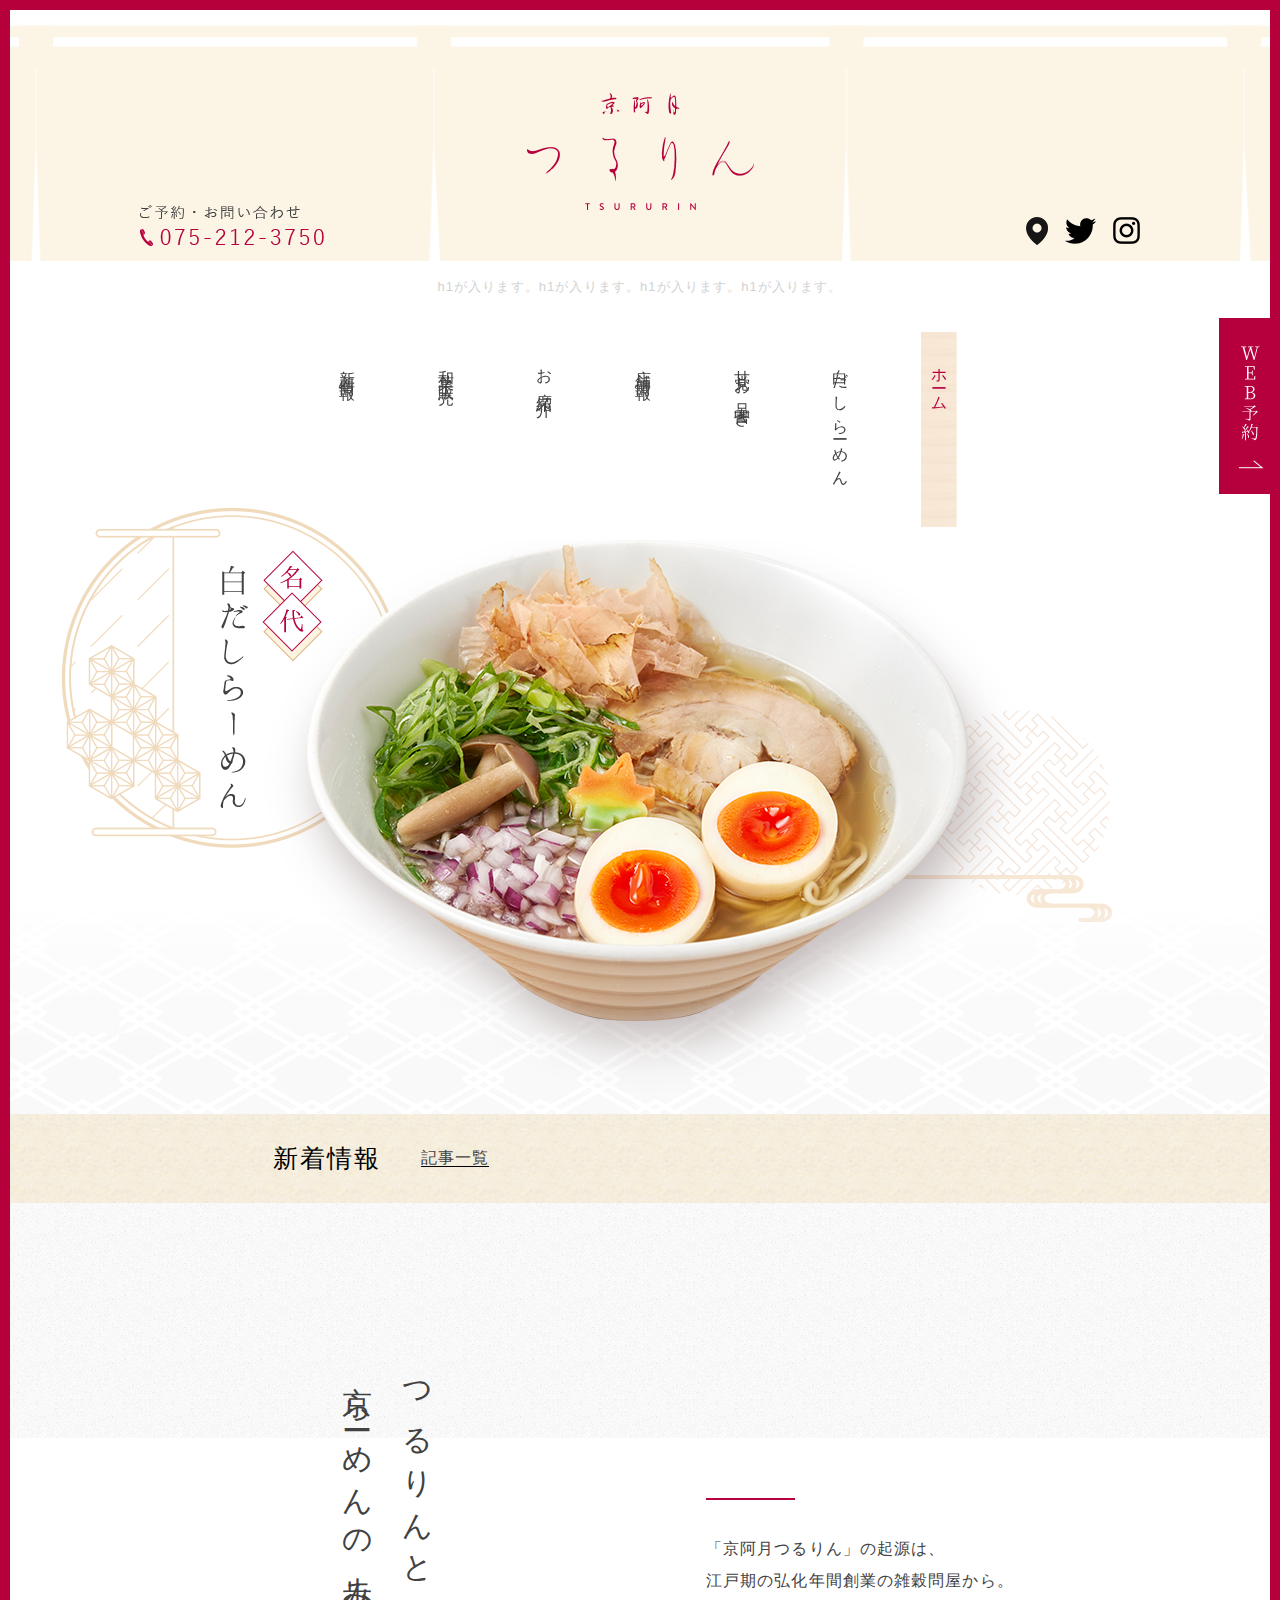
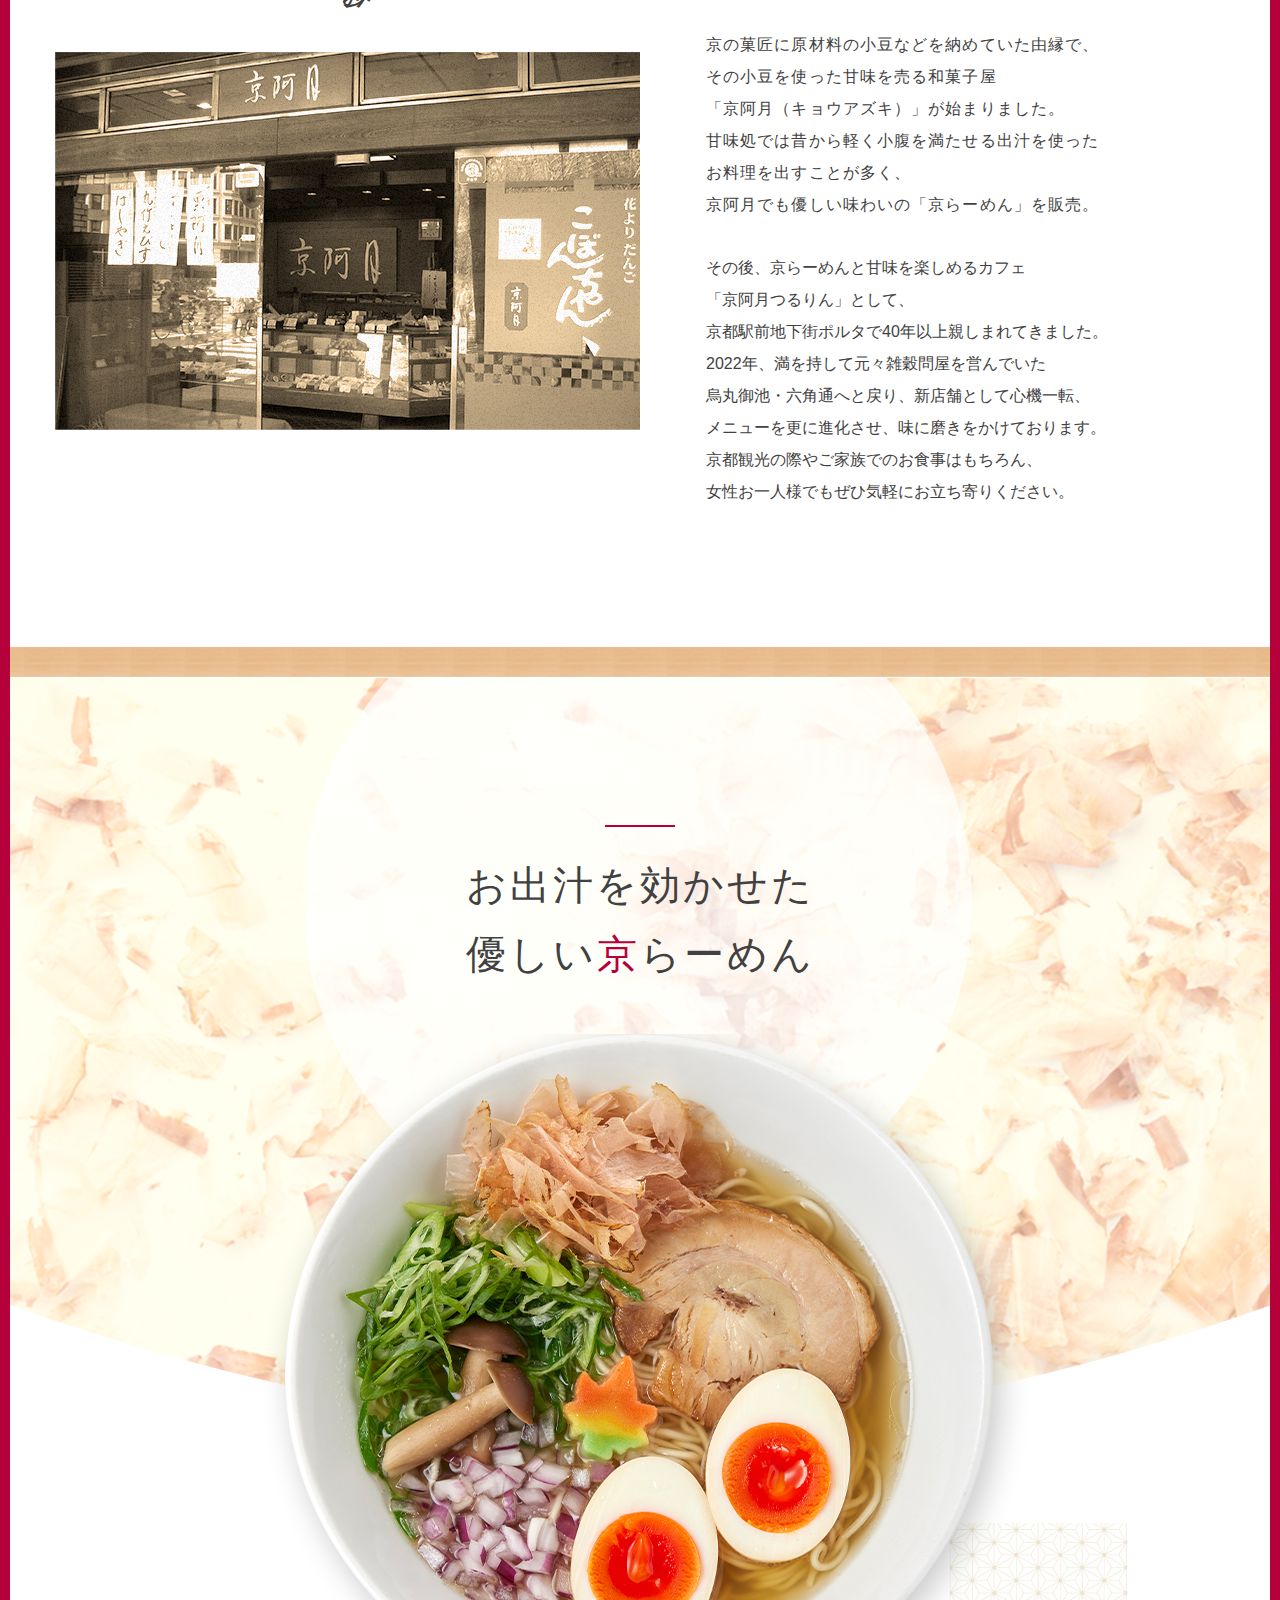
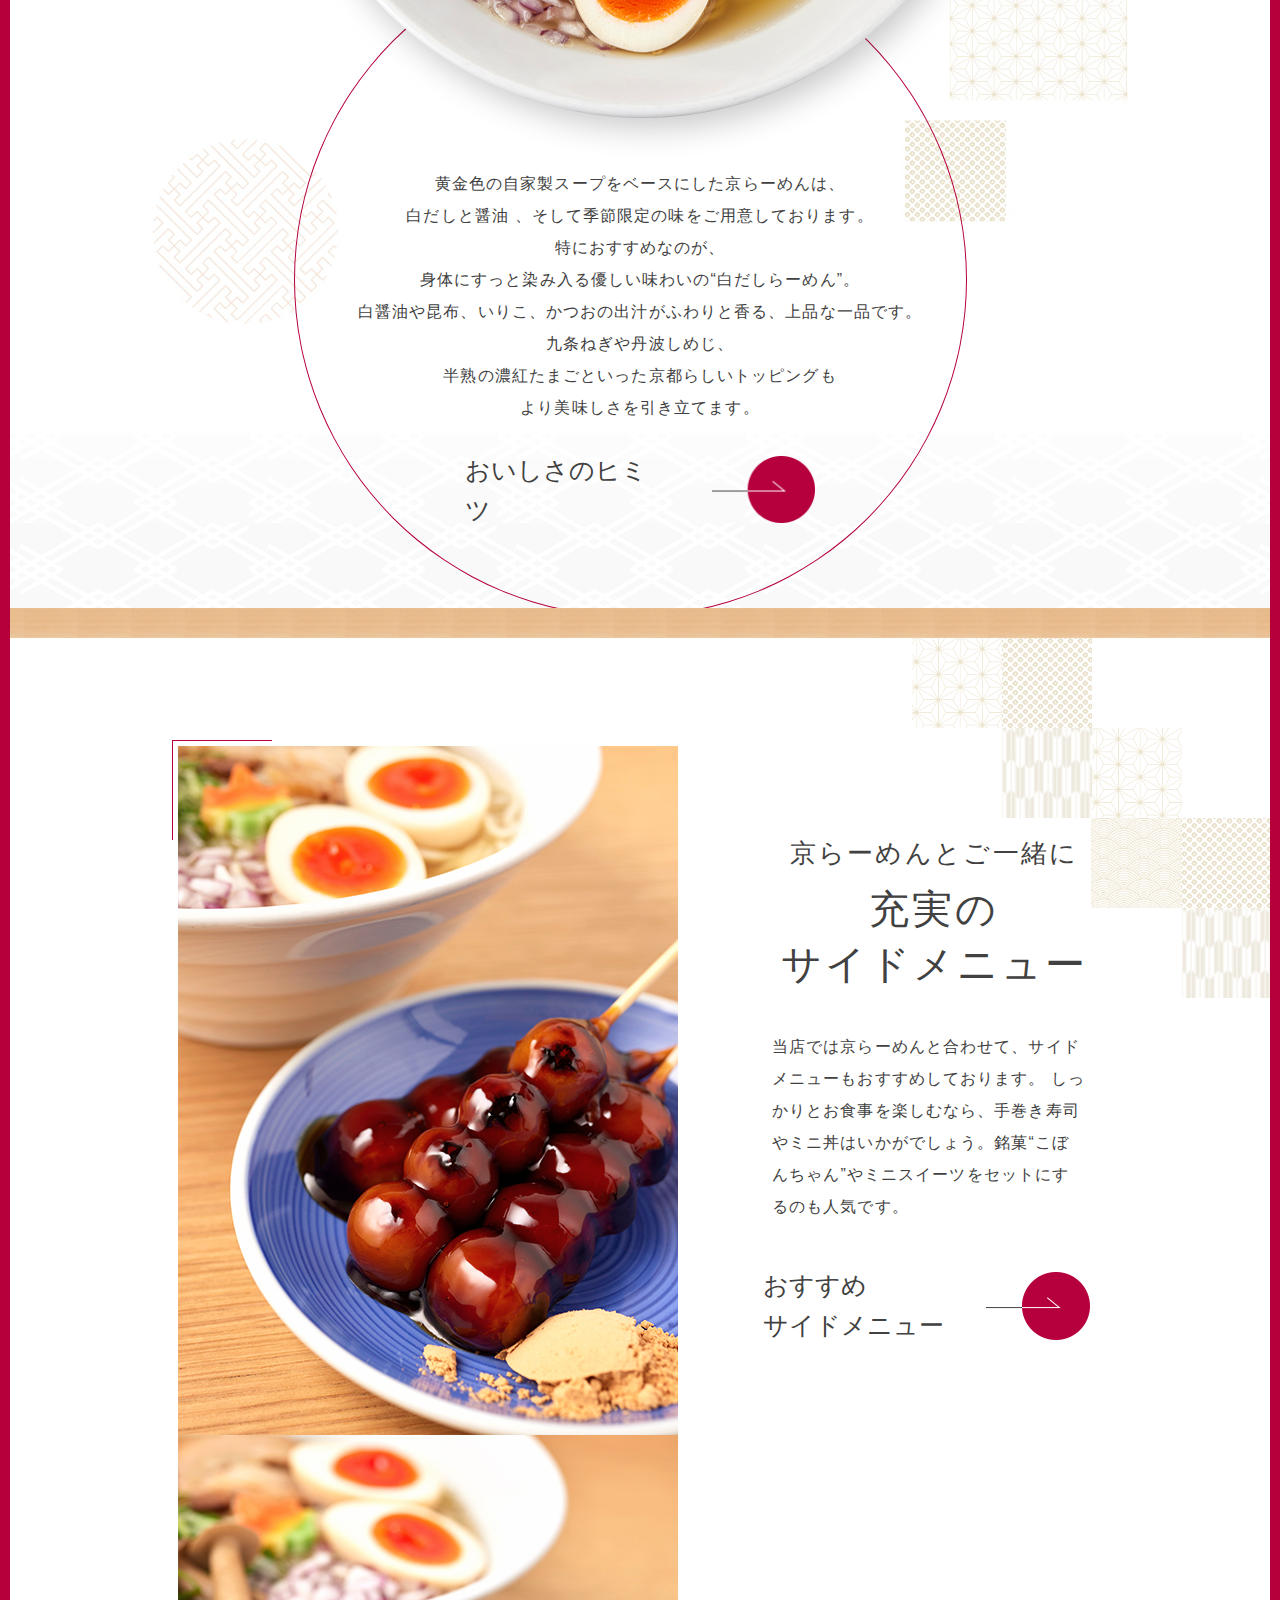
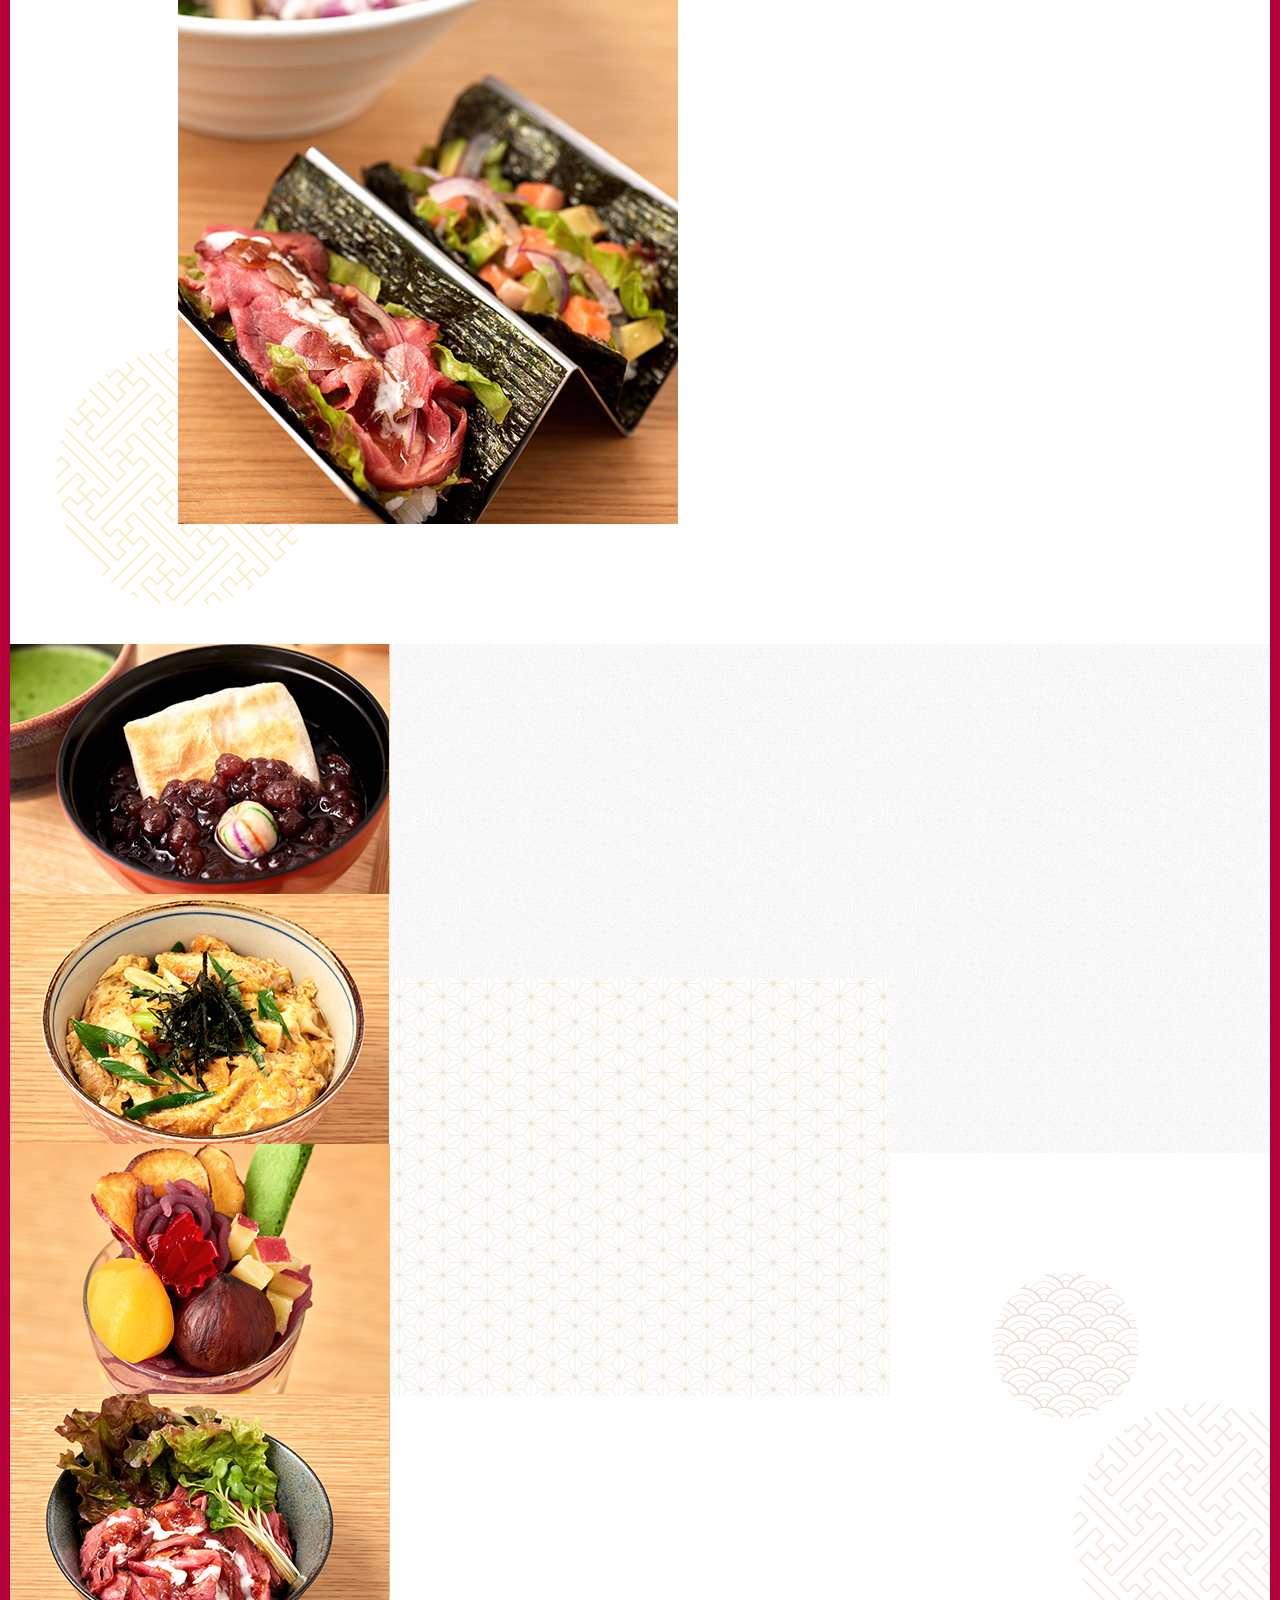
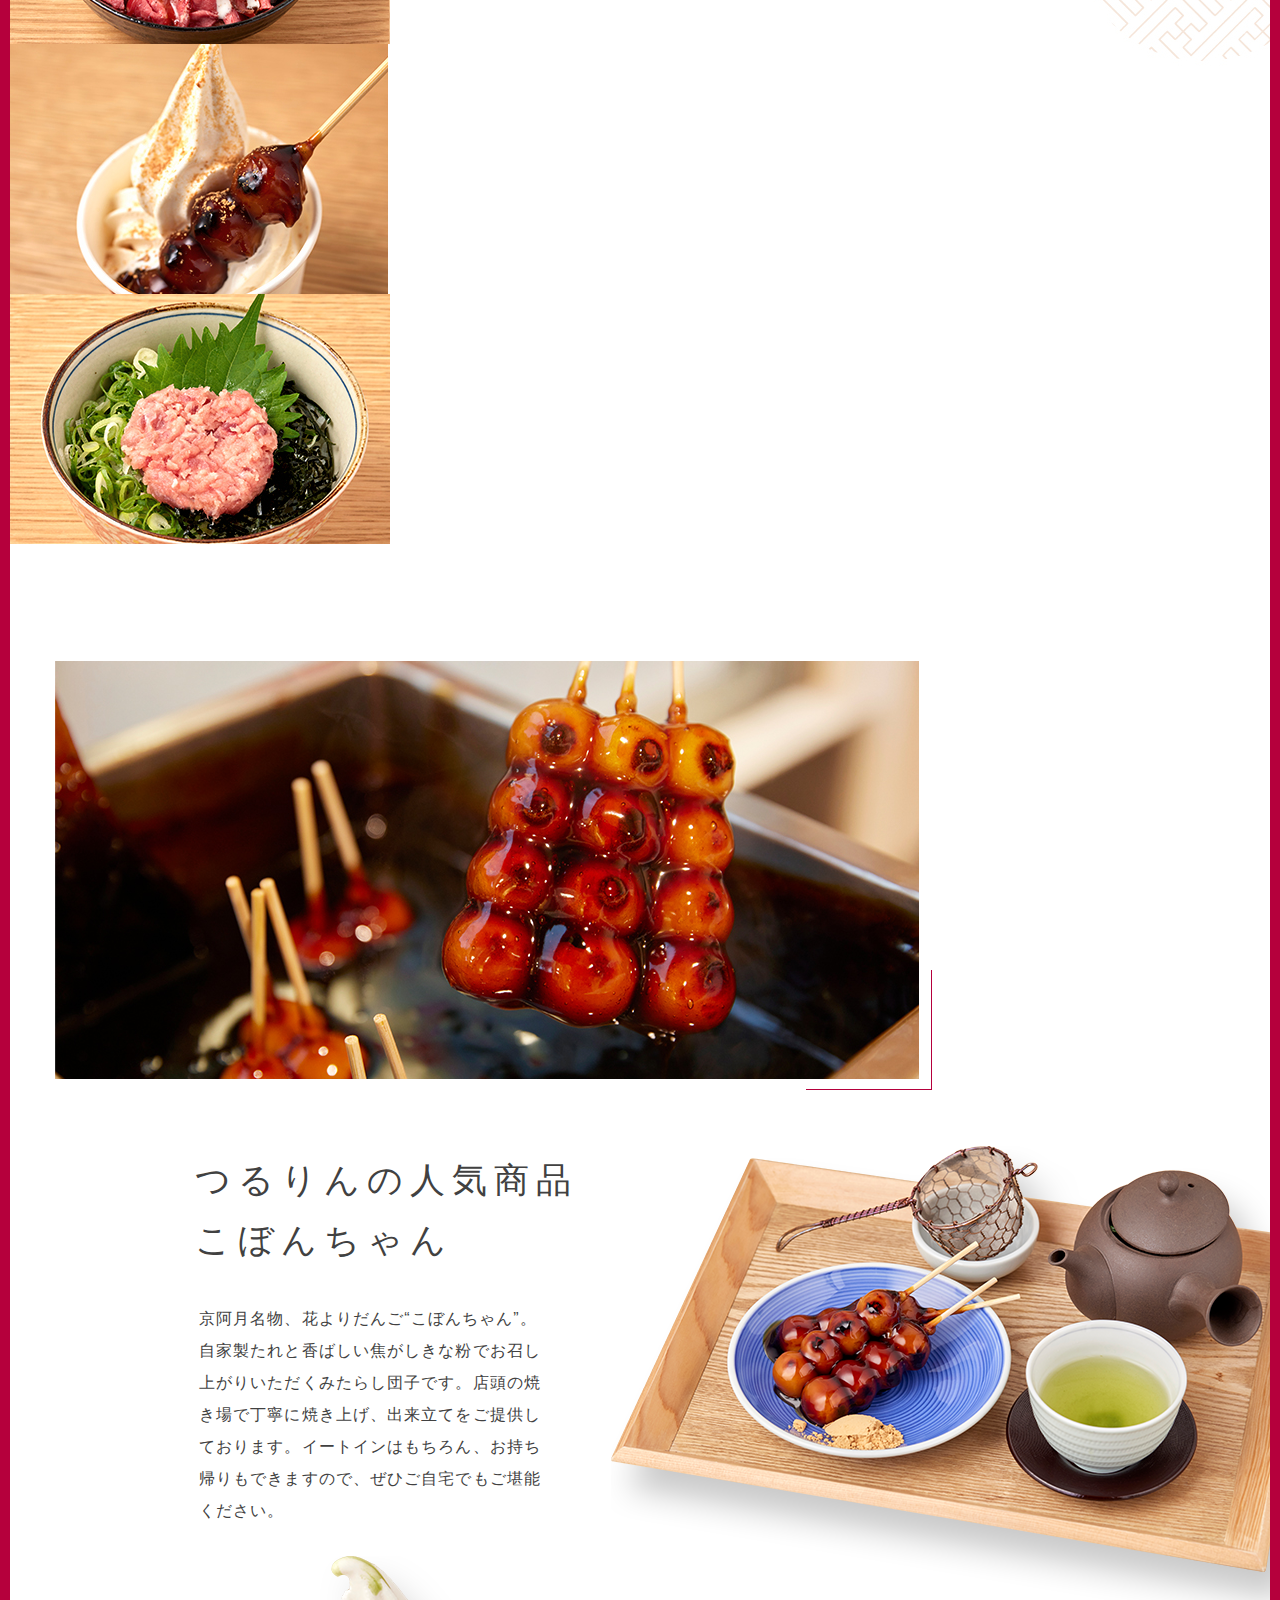
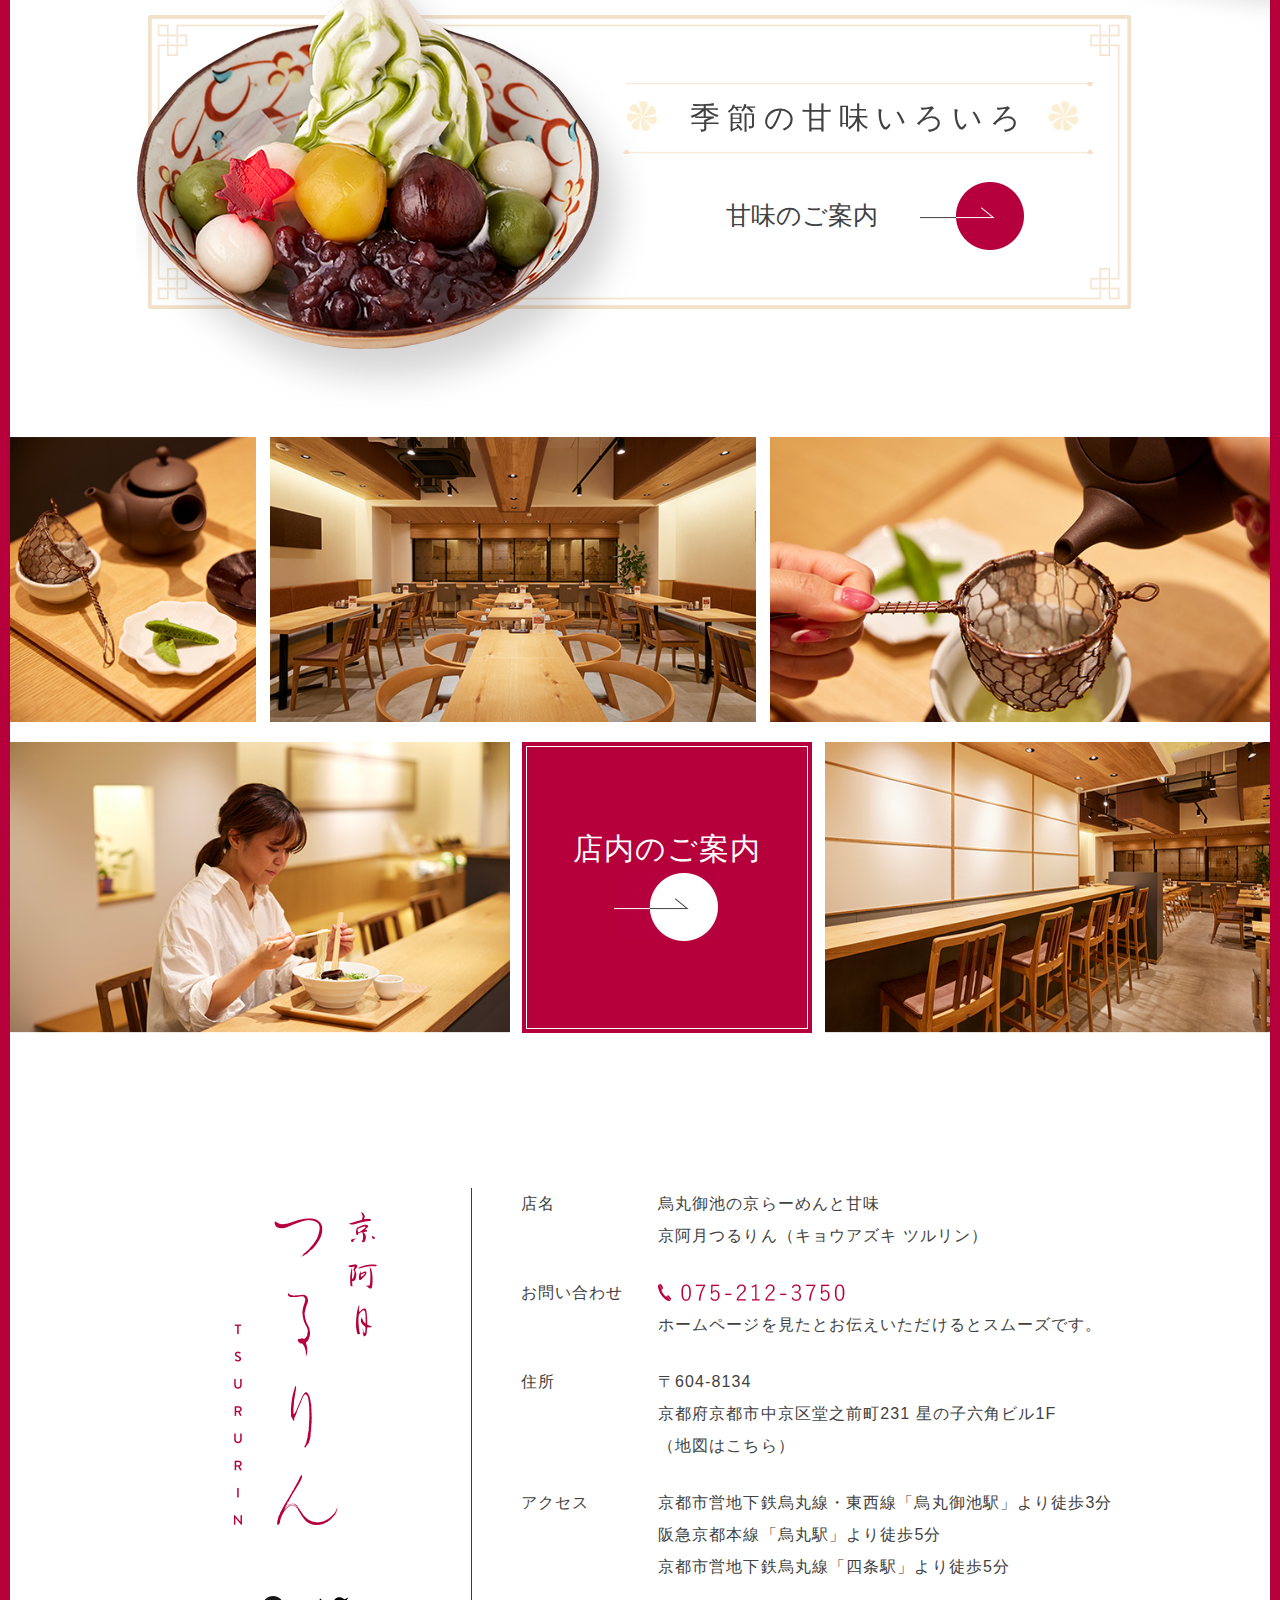
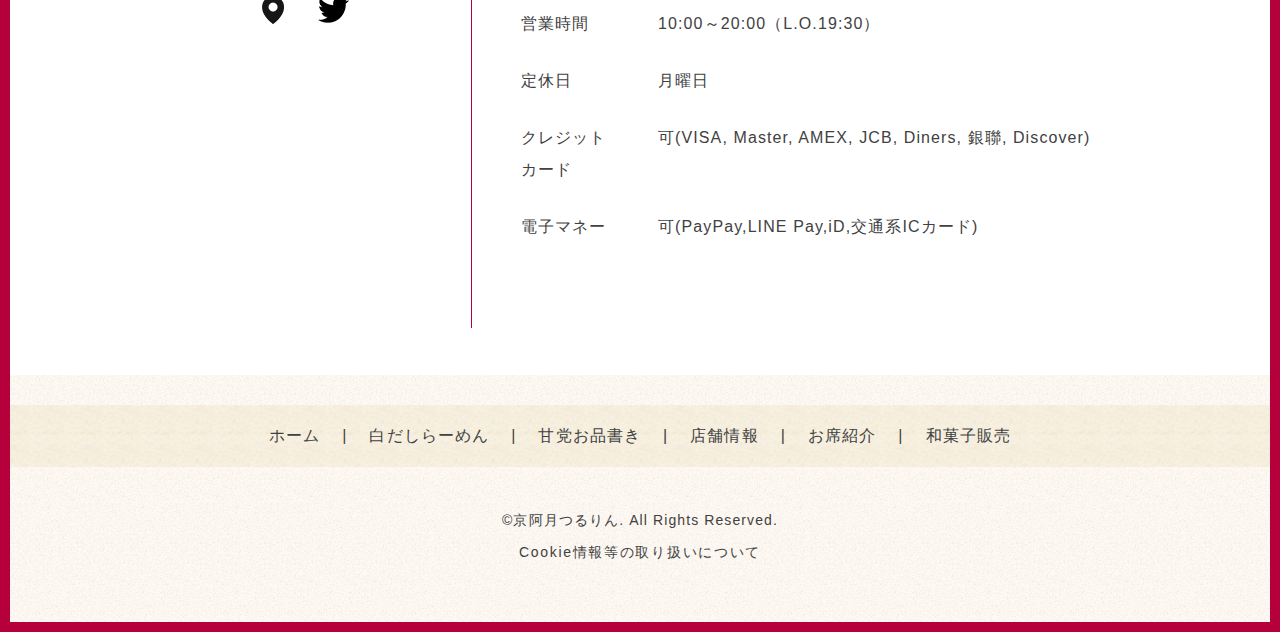
==== commit 1fc81eee: "save" ====
--- a/www/index.html
+++ b/www/index.html
@@ -150,25 +150,16 @@
 		<section class="nav-target block">
 			<!-- <p class="popup-link fnt-mincho bg2"><a href="#popup1" class="unsmooth">新型コロナウイルス感染予防対策　&gt;</a></p> -->
 			<div id="rss" class="txt-center">
-				<div class="wrap dis-flex-pc">
-					<h2 class="fnt-mincho">新着情報</h2>
-					<div id="feed">
-						<!--<p class="news-row dis-flex-pc"><span>0000.00.00</span><a href="#" target="_blank">タイトルが入ります。タイトルが入ります...</a></p>-->
-					</div>
-					<p class="news-link"><a href="https://www.kyoazuki-tsururin.jp/fcblog/" target="_blank" class="text-link">記事一覧</a></p>
-				</div>
-
-
-				<!-- <div class="wrap">
+				<div class="wrap">
 					<h2 class="wow fadeIn">新着情報</h2>
 					<div id="rssi">
-						<a href="#" target="_blank" class="flex item-rss">
+						<!-- <a href="#" target="_blank" class="flex item-rss">
 							<p class="p1 wow fadeIn">0000.00.00</p>
 							<p class="p2 wow fadeIn">タイトルが入ります。タイトルが入ります...</p>
-						</a>
+						</a> -->
 					</div>
 					<p class="p3 wow fadeIn"><a class="link" href="https://www.kyoazuki-tsururin.jp/fcblog/" target="_blank">記事一覧</a></p>
-				</div> -->
+				</div>
 			</div>
 			<div id="sec1">
 				<div class="wrap flex-pc">
@@ -347,16 +338,15 @@
 	<script src="shared/js/common.js"></script>
 	<script src="shared/js/shared.js"></script>
 	<script src="shared/js/jquery.rss.js"></script>
-	<script>
+	<!-- <script>
 		var rssTpl = "";
 		rssTpl += '<p class="news-row dis-flex-pc"><span>{YEARS}.{MONTH}.{DAY}</span><a href="{URL}" target="_blank">{TITLE}</a></p>';
-		// <div class="wrap dis-flex-pc">
-		// 	<h2 class="fnt-mincho">新着情報</h2>
-		// 	<div id="feed">
-		// 				<!--<p class="news-row dis-flex-pc"><span>0000.00.00</span><a href="#" target="_blank">タイトルが入ります。タイトルが入ります...</a></p>-->
-		// 	</div>
-		// 	<p class="news-link"><a href="https://www.kyoazuki-tsururin.jp/fcblog/" target="_blank" class="text-link">記事一覧</a></p>
-		// </div>
+		<div class="wrap dis-flex-pc">
+			<h2 class="fnt-mincho">新着情報</h2>
+			<div id="feed">
+			</div>
+			<p class="news-link"><a href="https://www.kyoazuki-tsururin.jp/fcblog/" target="_blank" class="text-link">記事一覧</a></p>
+		</div>
 		FCBase.rss.data = [
 			{
 				selector: "#feed",
@@ -371,7 +361,7 @@
 				}
 			}
 		];
-	</script>
+	</script> -->
 	<script>
 		$(".sec3-slide").slick({
 			dots: true,
@@ -389,38 +379,26 @@
 			});
 		});
 
-		// var rssTpl = "";
+		var rssTpl = "";
 		// rssTpl += '<li><a href="{URL}" target="_blank" class="dis-flex"><span class="row-date">{YEARS}/{MONTH}/{DAY}</span><span class="row-txt">{TITLE}</span></a></li>';
 
-		// rssTpl += '<a href="{URL}" target="_blank" class="flex item-rss"><p class="p1 wow fadeIn">{YEARS}.{MONTH}.{DAY}</p><p class="p2 wow fadeIn">{TITLE}</p></a>';
-
-		// <div id="rss" class="txt-center">
-		// 		<div class="wrap">
-		// 			<h2 class="wow fadeIn">新着情報</h2>
-		// 			<div id="rssi">
-		// 				<!-- <a href="#" target="_blank" class="flex item-rss">
-		// 					<p class="p1 wow fadeIn">0000.00.00</p>
-		// 					<p class="p2 wow fadeIn">タイトルが入ります。タイトルが入ります...</p>
-		// 				</a> -->
-		// 			</div>
-		// 			<p class="p3 wow fadeIn"><a class="link" href="https://www.kyoazuki-tsururin.jp/fcblog/" target="_blank">記事一覧</a></p>
-		// 		</div>
-		// 	</div>
-		// FCBase.rss.data = [
-		// 	/* 複数設置の場合、ここからコピー */
-		// 	{
-		// 		selector: "#rssi",
-		// 		url: 1,
-		// 		page: 1,
-		// 		total: 1,
-		// 		maxTitle: 16,
-		// 		maxDesc: 19,
-		// 		endText: "...",
-		// 		template: rssTpl,
-		// 		callback: function () {
-		// 		}
-		// 	}
-		// ];
+		rssTpl += '<a href="{URL}" target="_blank" class="flex item-rss"><p class="p1 wow fadeIn">{YEARS}.{MONTH}.{DAY}</p><p class="p2 wow fadeIn">{TITLE}</p></a>';
+
+	
+		FCBase.rss.data = [
+			{
+				selector: "#rssi",
+				url: 1,
+				page: 1,
+				total: 1,
+				maxTitle: 16,
+				maxDesc: 19,
+				endText: "...",
+				template: rssTpl,
+				callback: function () {
+				}
+			}
+		];
 
 		/*  const controller = new ScrollMagic.Controller()
 new ScrollMagic.Scene({
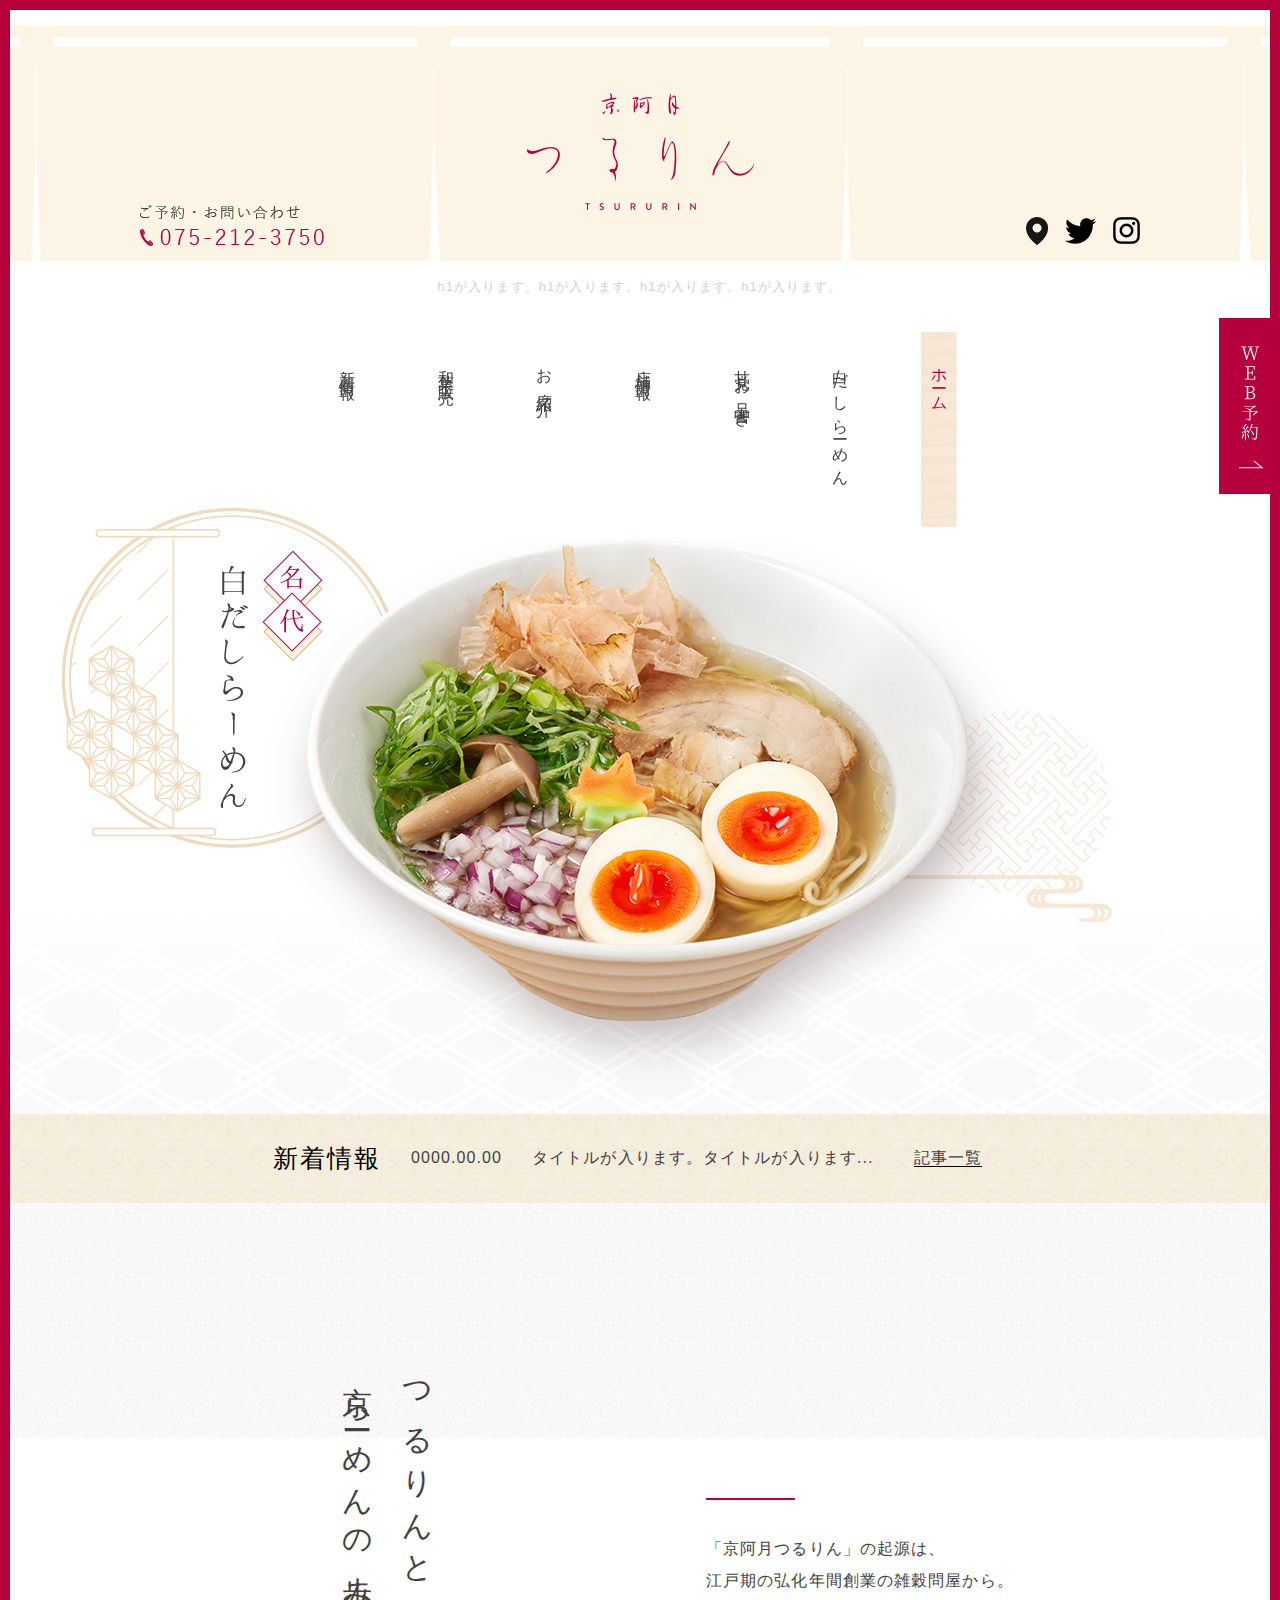
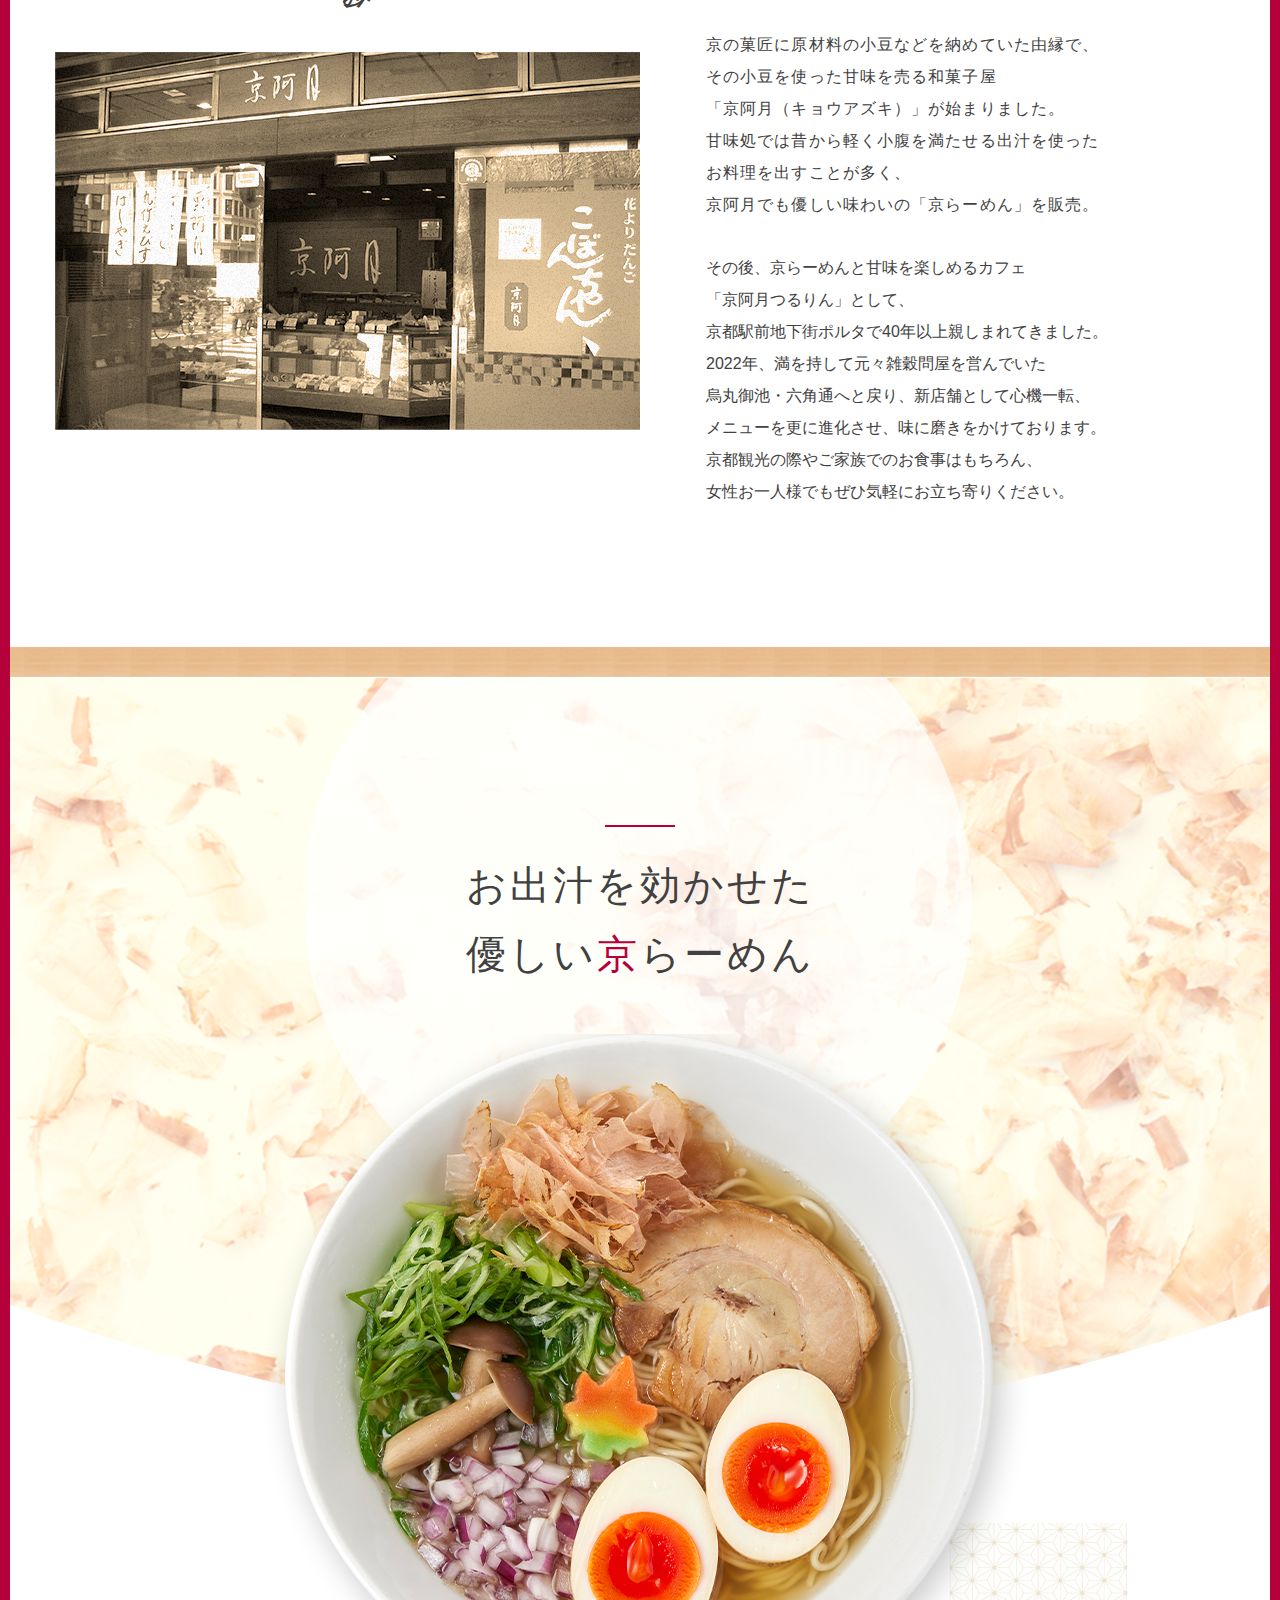
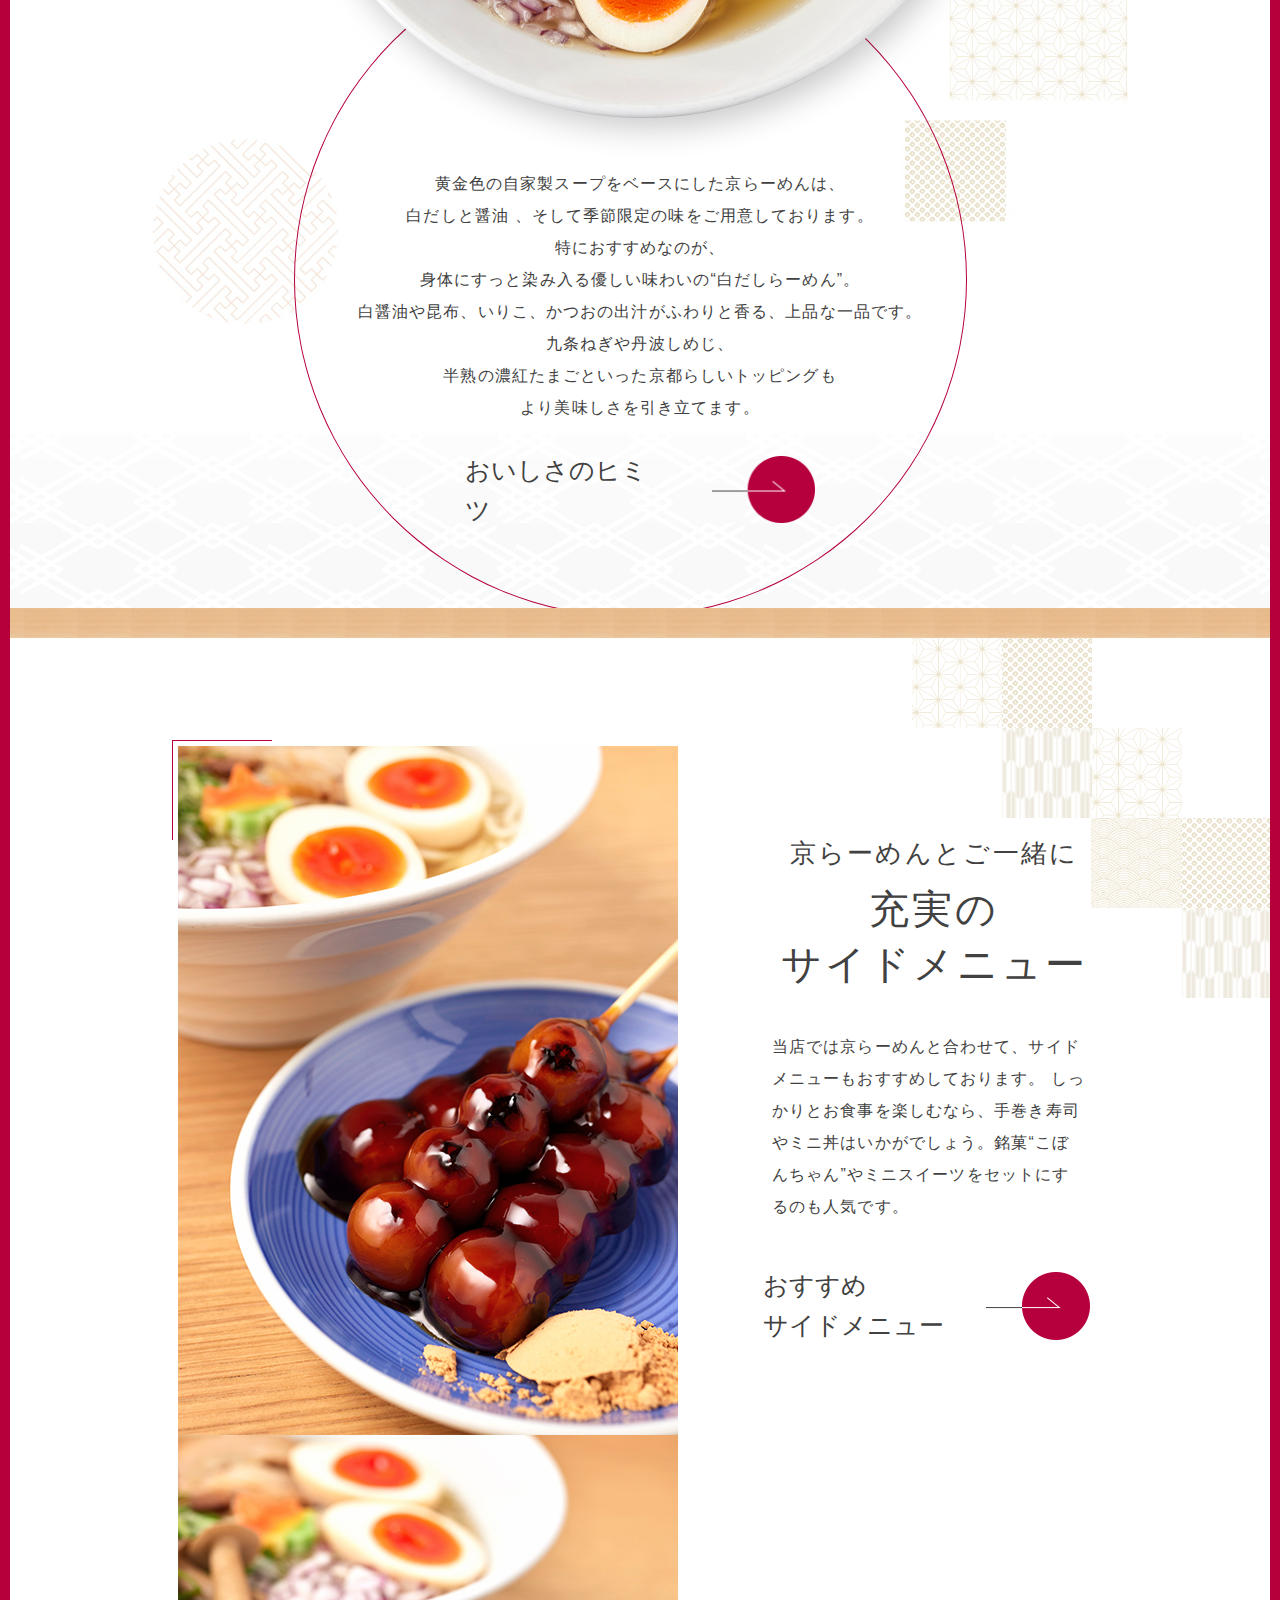
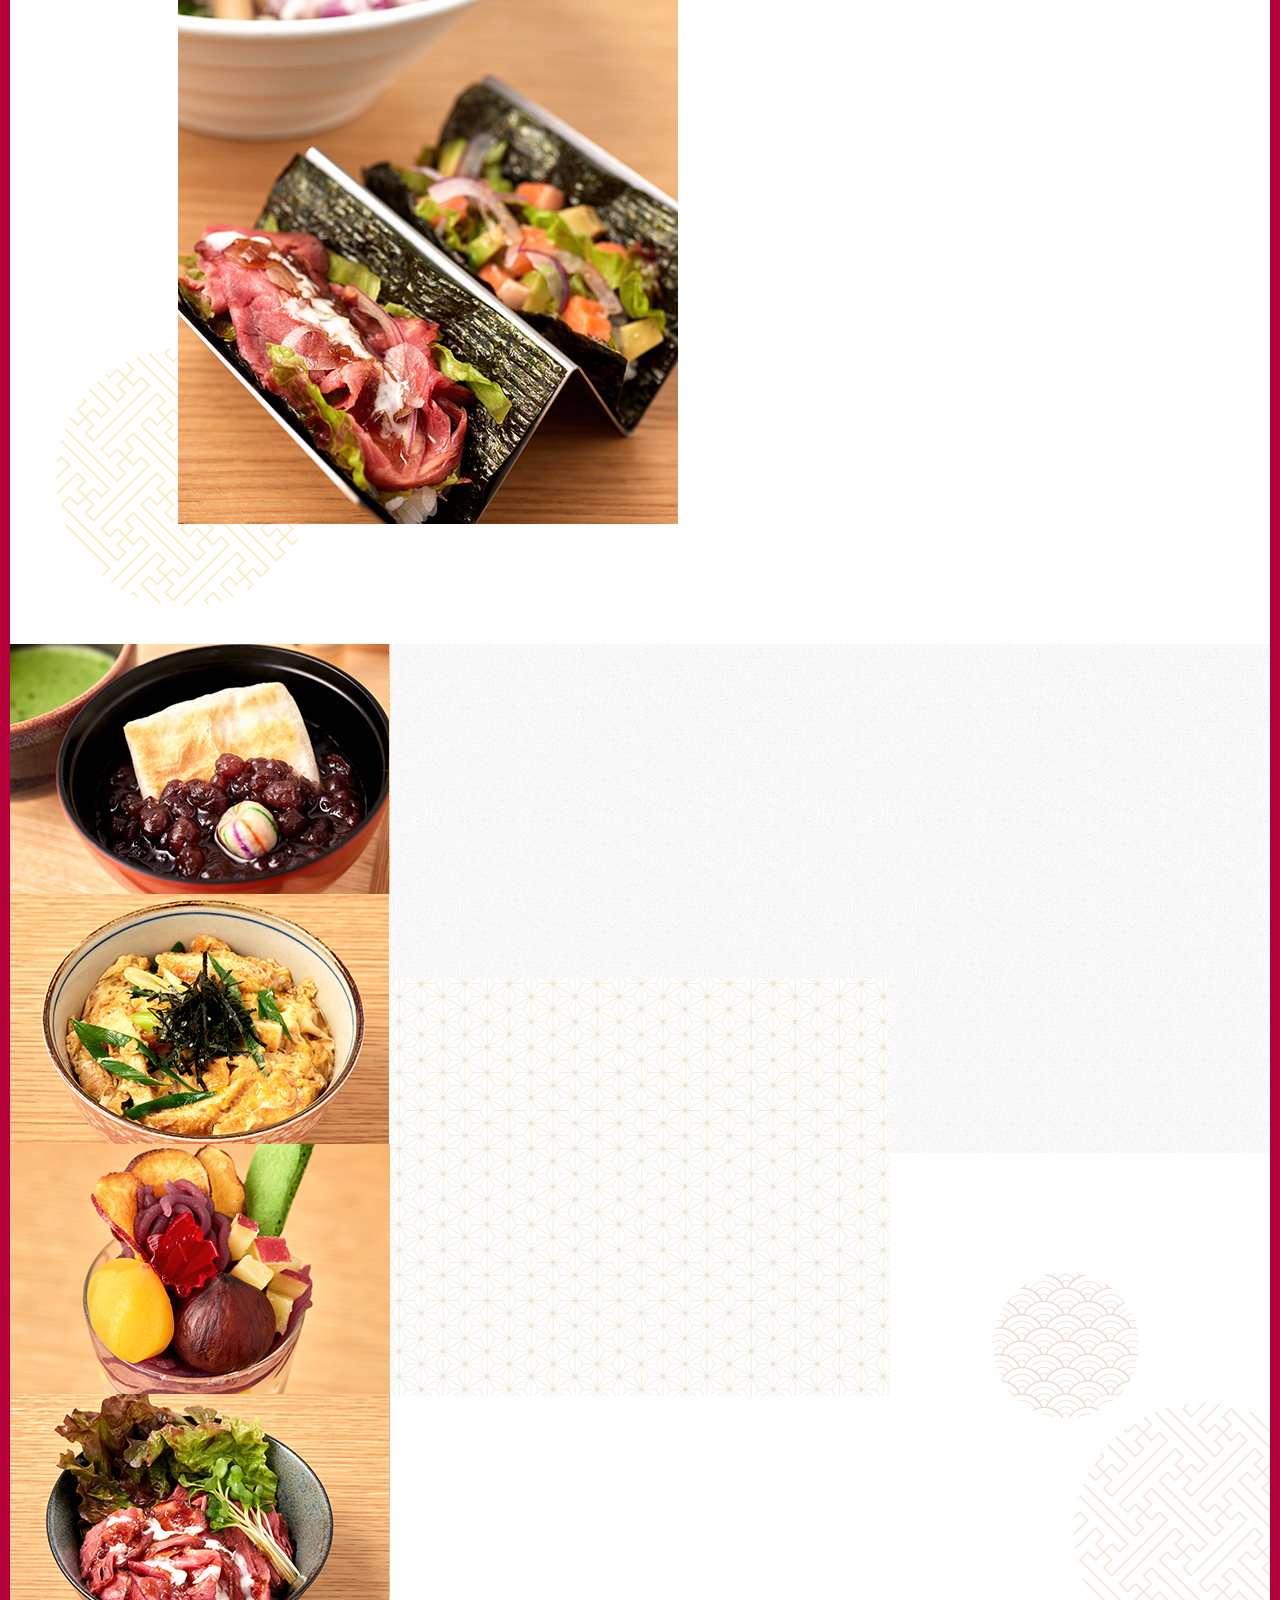
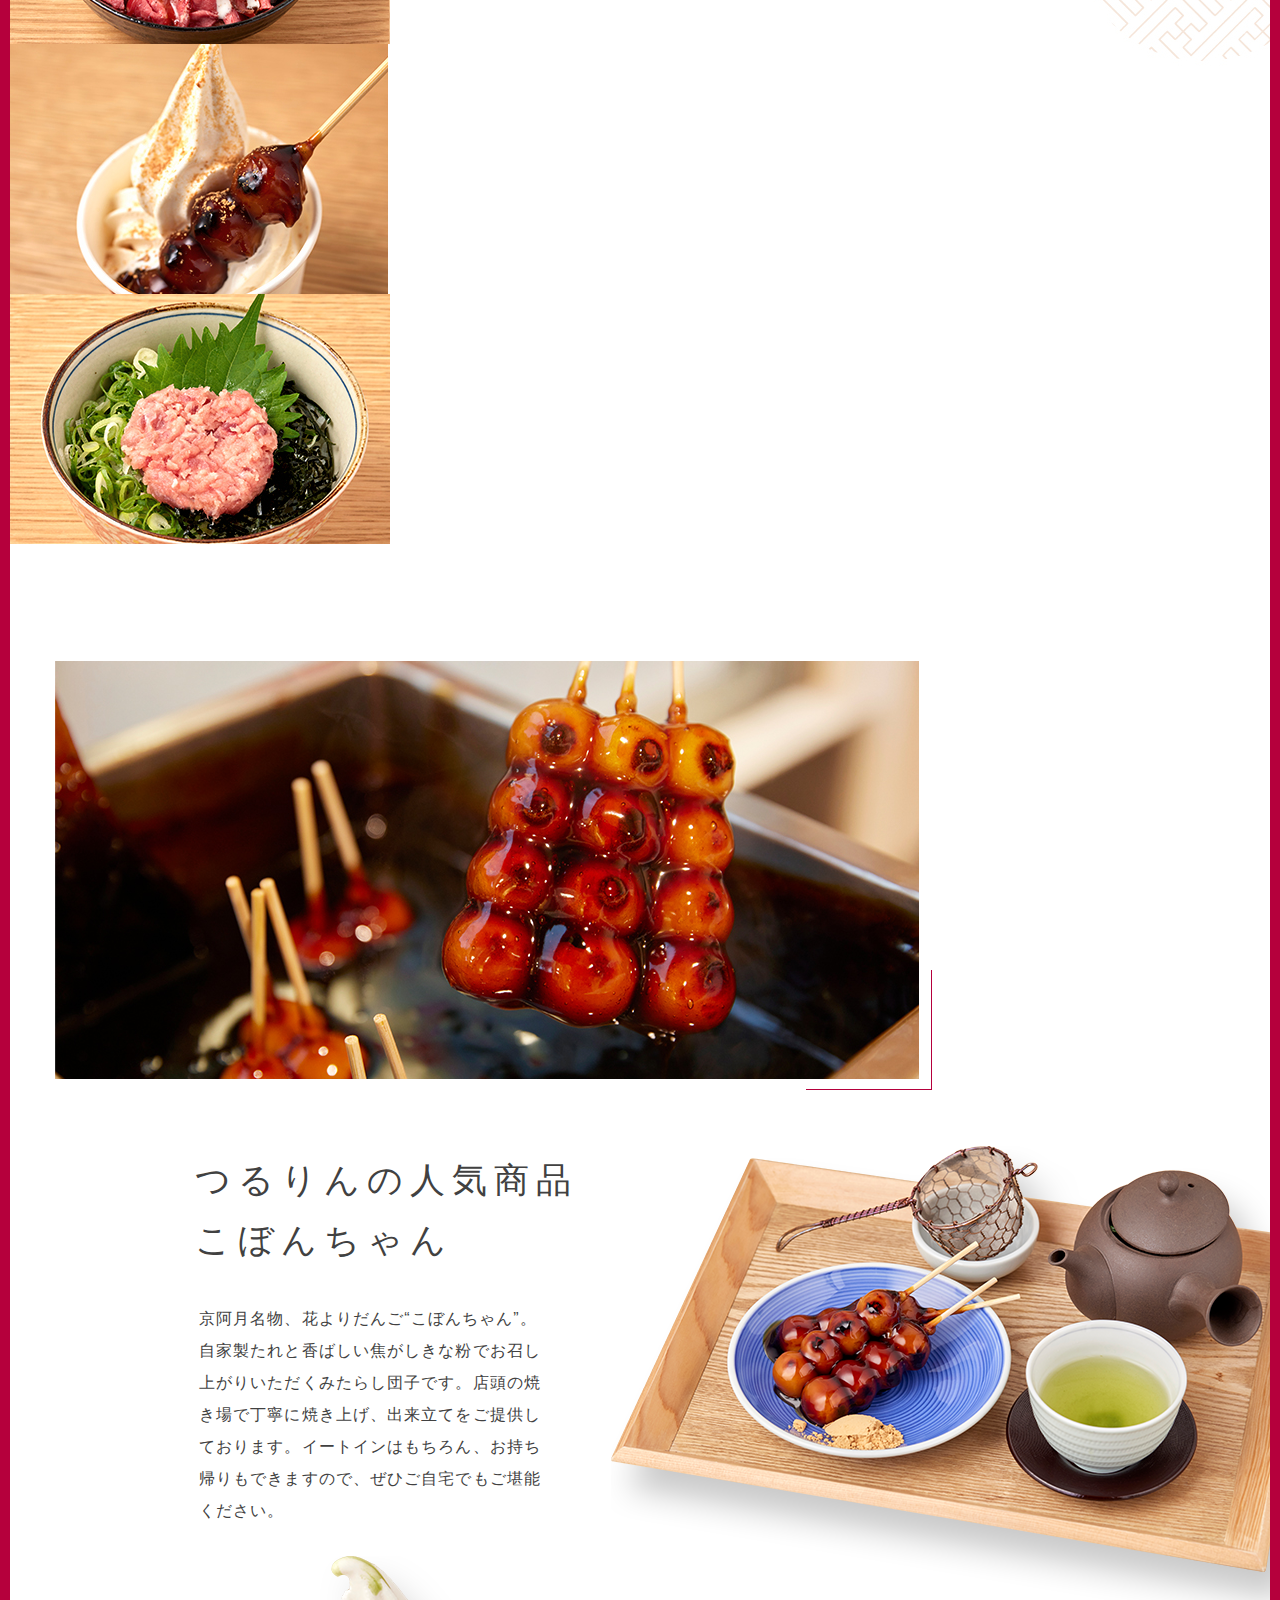
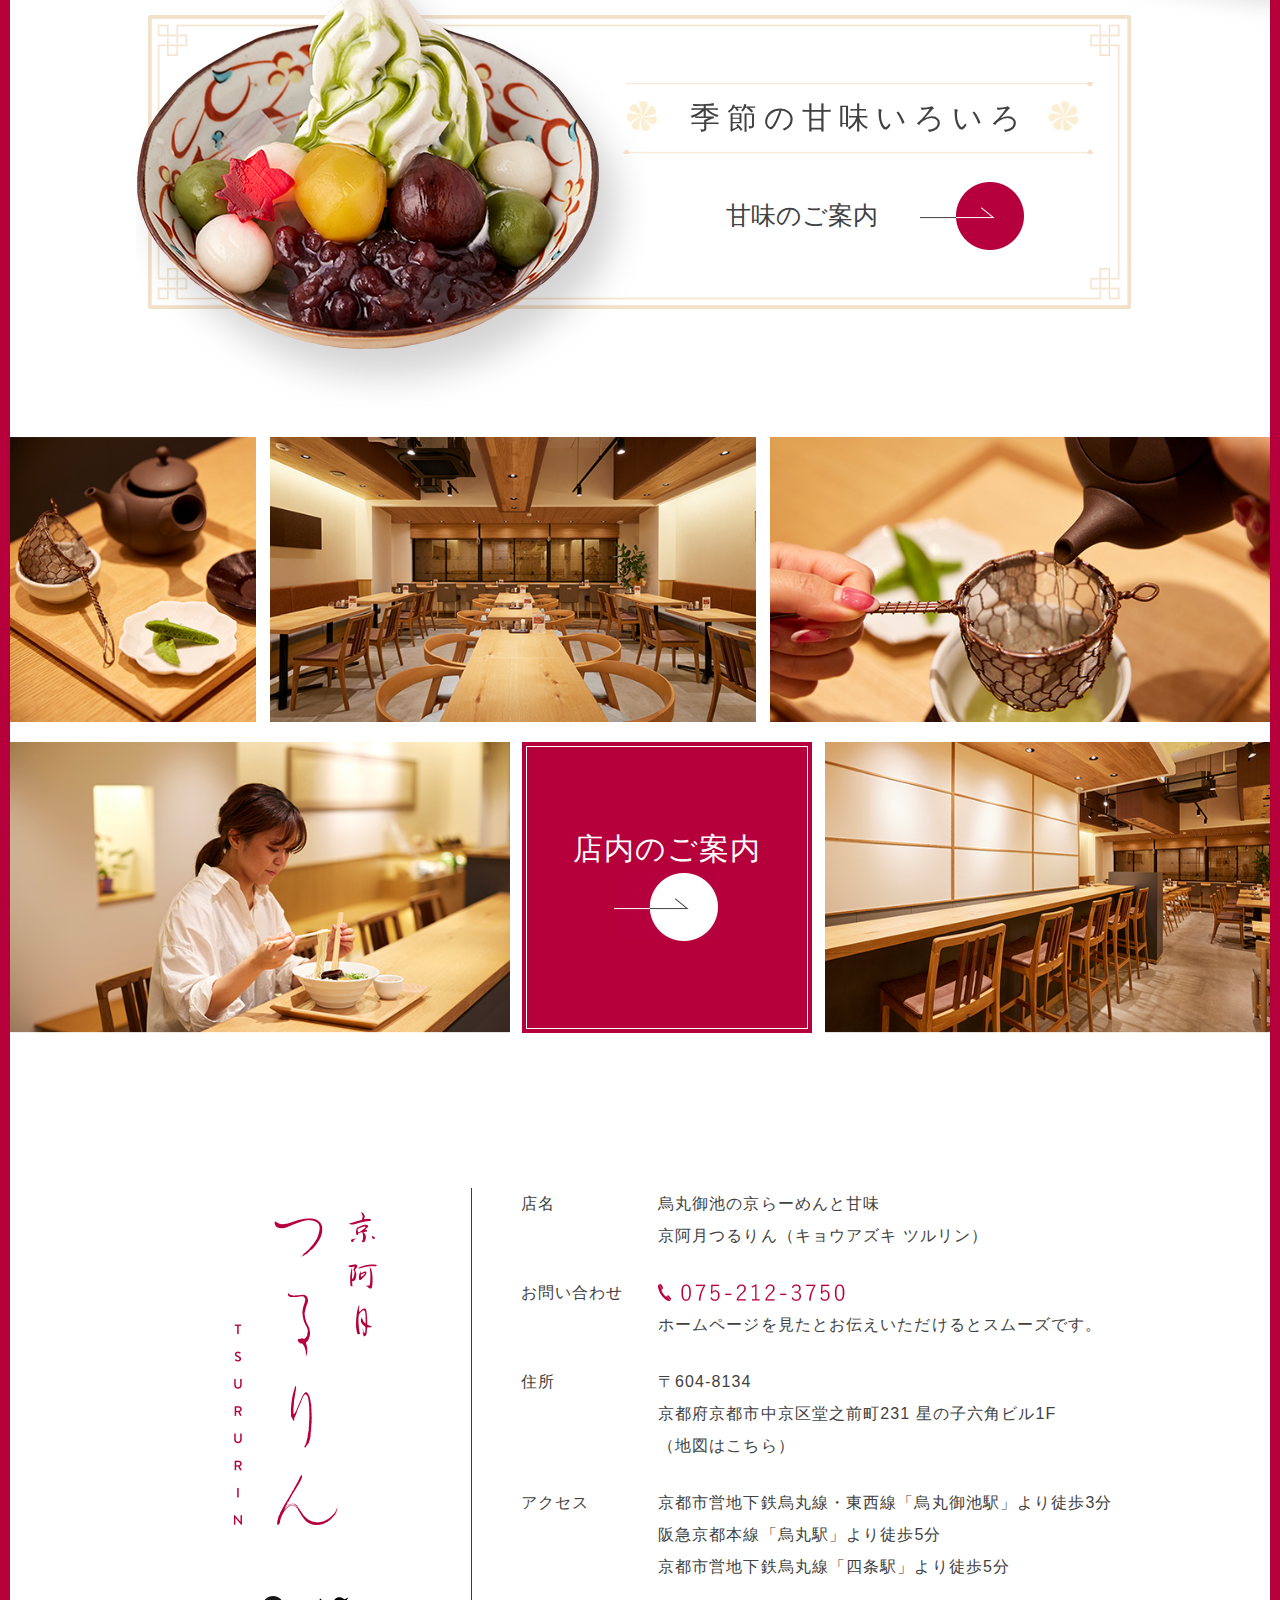
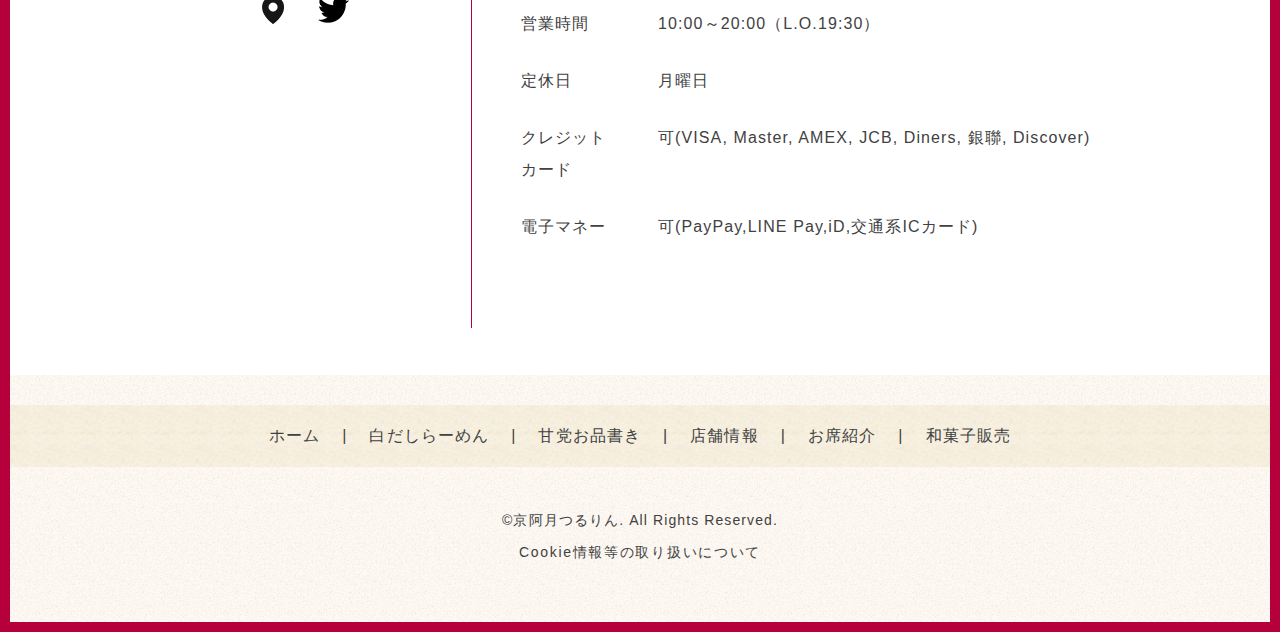
==== commit 90c7c17d: "dfg" ====
--- a/www/index.html
+++ b/www/index.html
@@ -153,10 +153,10 @@
 				<div class="wrap">
 					<h2 class="wow fadeIn">新着情報</h2>
 					<div id="rssi">
-						<!-- <a href="#" target="_blank" class="flex item-rss">
+						<a href="#" target="_blank" class="flex item-rss">
 							<p class="p1 wow fadeIn">0000.00.00</p>
 							<p class="p2 wow fadeIn">タイトルが入ります。タイトルが入ります...</p>
-						</a> -->
+						</a>
 					</div>
 					<p class="p3 wow fadeIn"><a class="link" href="https://www.kyoazuki-tsururin.jp/fcblog/" target="_blank">記事一覧</a></p>
 				</div>
@@ -338,30 +338,6 @@
 	<script src="shared/js/common.js"></script>
 	<script src="shared/js/shared.js"></script>
 	<script src="shared/js/jquery.rss.js"></script>
-	<!-- <script>
-		var rssTpl = "";
-		rssTpl += '<p class="news-row dis-flex-pc"><span>{YEARS}.{MONTH}.{DAY}</span><a href="{URL}" target="_blank">{TITLE}</a></p>';
-		<div class="wrap dis-flex-pc">
-			<h2 class="fnt-mincho">新着情報</h2>
-			<div id="feed">
-			</div>
-			<p class="news-link"><a href="https://www.kyoazuki-tsururin.jp/fcblog/" target="_blank" class="text-link">記事一覧</a></p>
-		</div>
-		FCBase.rss.data = [
-			{
-				selector: "#feed",
-				url: 1,
-				page: 1,
-				total: 2,
-				maxTitle: 12,
-				maxDesc: 27,
-				endText: "...",
-				template: rssTpl,
-				callback: function () {
-				}
-			}
-		];
-	</script> -->
 	<script>
 		$(".sec3-slide").slick({
 			dots: true,
@@ -382,9 +358,12 @@
 		var rssTpl = "";
 		// rssTpl += '<li><a href="{URL}" target="_blank" class="dis-flex"><span class="row-date">{YEARS}/{MONTH}/{DAY}</span><span class="row-txt">{TITLE}</span></a></li>';
 
-		rssTpl += '<a href="{URL}" target="_blank" class="flex item-rss"><p class="p1 wow fadeIn">{YEARS}.{MONTH}.{DAY}</p><p class="p2 wow fadeIn">{TITLE}</p></a>';
-
-	
+		rssTpl += `<a href="{URL}" target="_blank" class="flex item-rss">
+			<p class="p1 wow fadeIn">{YEARS}.{MONTH}.{DAY}</p>
+			<p class="p2 wow fadeIn">{TITLE}</p>
+			</a>`;
+
+
 		FCBase.rss.data = [
 			{
 				selector: "#rssi",
--- a/www/shared/css/index.css
+++ b/www/shared/css/index.css
@@ -37,6 +37,7 @@
 
 a:hover {
   text-decoration: none;
+  opacity: 0.8;
 }
 
 @media only screen and (min-width: 768px) {
@@ -202,6 +203,9 @@
   #rss .wrap .item-rss {
     align-items: center;
     justify-content: space-between;
+  }
+  #rss .wrap .item-rss:hover {
+    opacity: 0.8;
   }
   #rss .wrap .item-rss p {
     margin-left: 30px;
